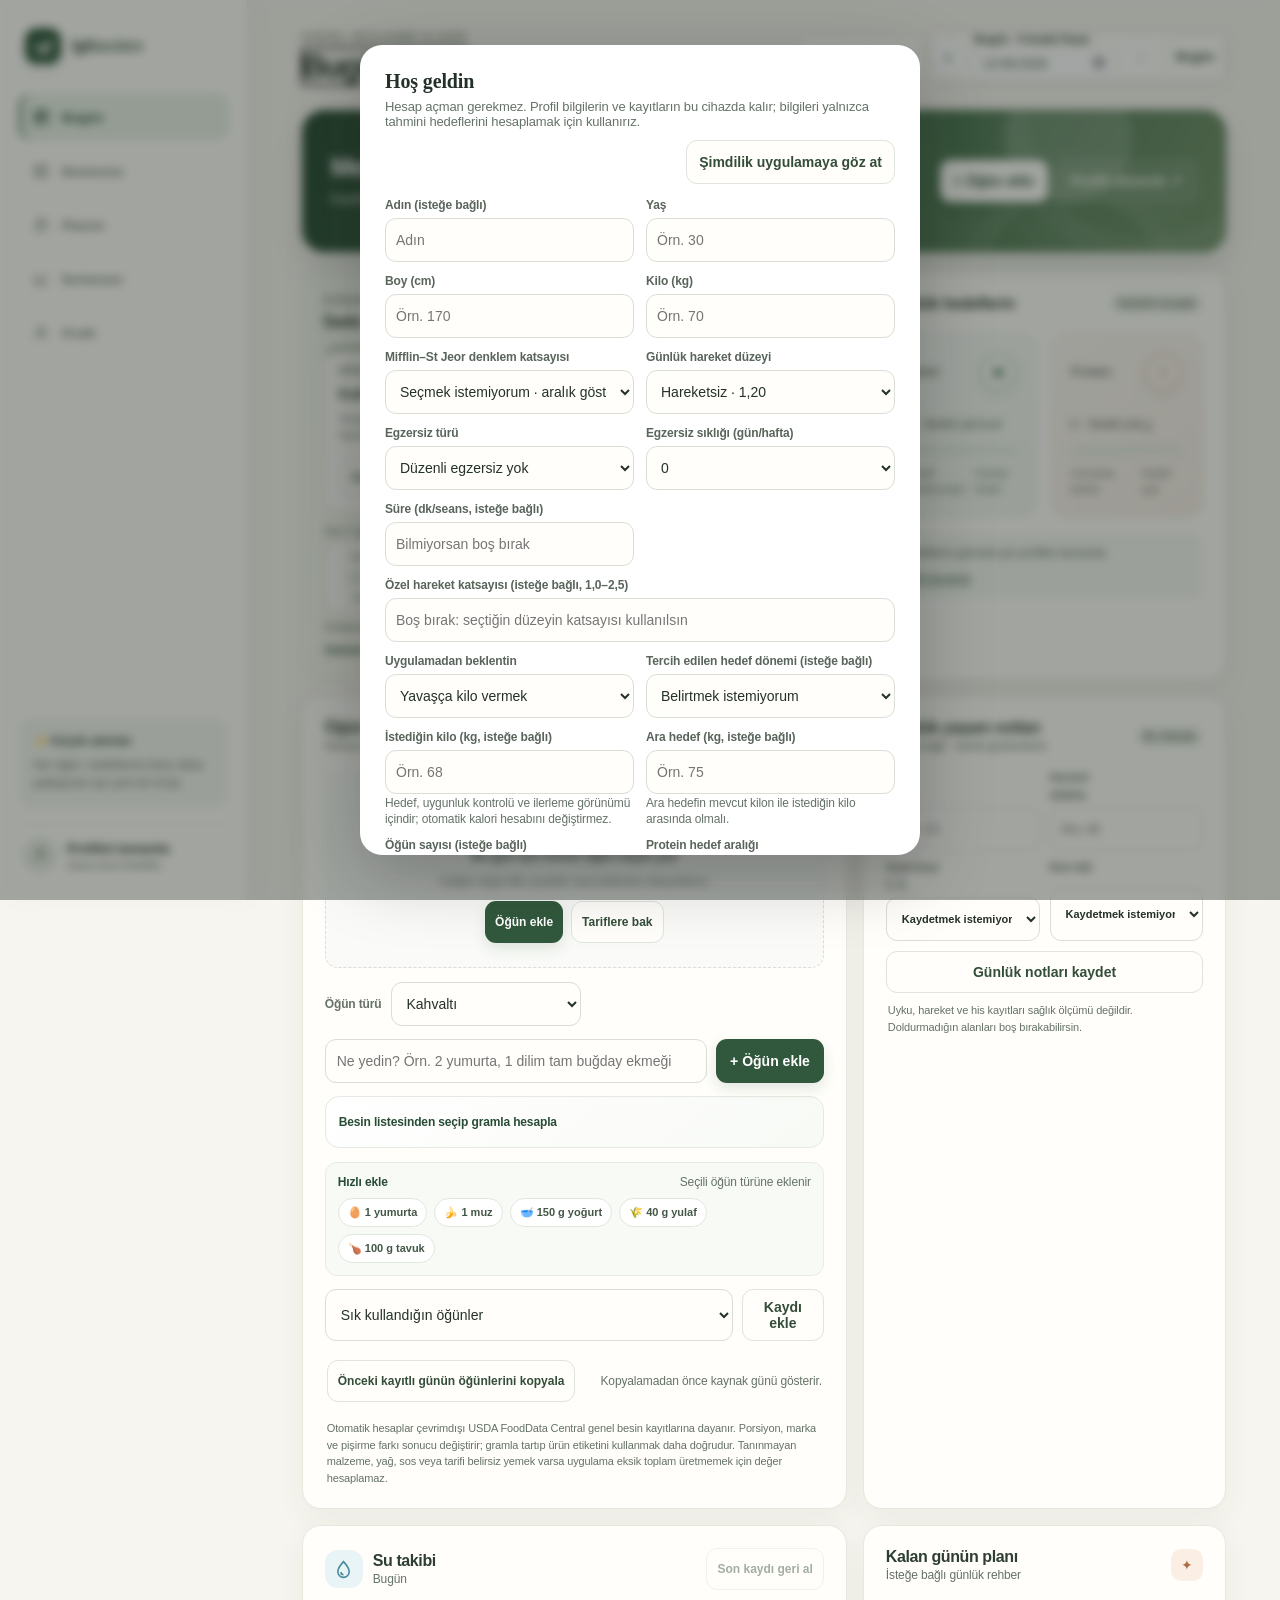
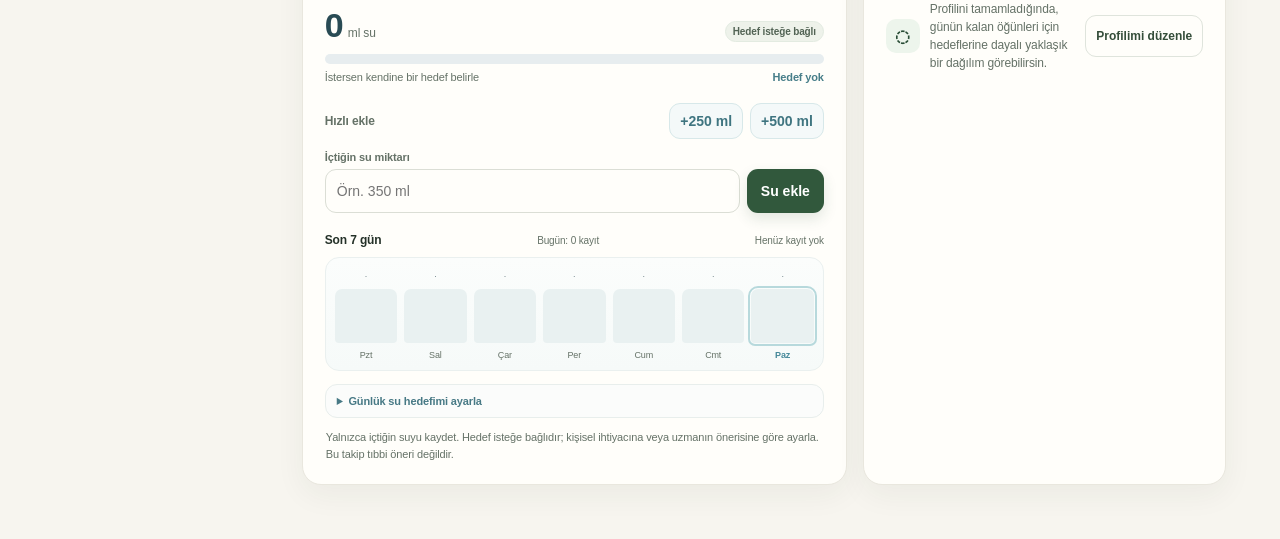
==== index.html @ 403adf26 "Sıradaki öğün akışı için özellik sürümünü yenile" ====
<!doctype html>
<html lang="tr">
<head>
  <meta charset="utf-8" />
  <meta name="viewport" content="width=device-width, initial-scale=1" />
  <meta name="theme-color" content="#f6f7f3" />
  <meta name="apple-mobile-web-app-capable" content="yes" />
  <meta name="apple-mobile-web-app-title" content="İyi Beslen" />
  <meta name="apple-mobile-web-app-status-bar-style" content="default" />
  <meta name="description" content="Kişisel kalori ve protein hedeflerini takip et, öğünlerini kaydet ve örnek beslenme planı oluştur." />
  <link rel="manifest" href="./manifest.webmanifest" />
  <link rel="icon" href="./icons/icon-192.svg" type="image/svg+xml" />
  <link rel="apple-touch-icon" href="./icons/icon-192.svg" />
  <title>Beslenme Günlüğüm</title>
  <style>
    :root{--bg:#f6f7f3;--paper:#fff;--ink:#202923;--muted:#7d877e;--line:#e9ece6;--green:#52765b;--green-dark:#294d37;--mint:#e8f0e8;--orange:#d28c5c;--lav:#e9e8f3;--shadow:0 12px 38px #2533280a}
    *{box-sizing:border-box}body{margin:0;background:var(--bg);color:var(--ink);font-family:'DM Sans',sans-serif;font-size:14px}button,input,select,textarea{font:inherit}button{cursor:pointer} .app{min-height:100vh;display:grid;grid-template-columns:230px 1fr}
    aside{background:#fff;border-right:1px solid var(--line);padding:28px 18px;display:flex;flex-direction:column;gap:30px}.brand{display:flex;align-items:center;gap:11px;padding:0 7px;font:800 17px Manrope,sans-serif;letter-spacing:-.6px}.brand-icon{width:36px;height:36px;border-radius:12px;background:var(--green-dark);display:grid;place-items:center;color:#fff}.brand-icon svg{width:21px}.nav{display:grid;gap:6px}.nav button{display:flex;align-items:center;gap:12px;width:100%;padding:12px 13px;border:0;background:transparent;color:#737d74;border-radius:11px;text-align:left;font-weight:600}.nav button svg{width:18px;height:18px}.nav button.active{color:var(--green-dark);background:var(--mint)}.side-bottom{margin-top:auto}.side-note{background:#f4f6f1;padding:15px;border-radius:14px;color:#5f6a60;line-height:1.55;font-size:12px}.side-note b{display:block;color:#344a39;margin-bottom:5px}.userbox{display:flex;align-items:center;gap:10px;padding:14px 5px 0;border-top:1px solid var(--line);margin-top:15px}.avatar{height:34px;width:34px;border-radius:50%;display:grid;place-items:center;background:#e6ece2;color:var(--green-dark);font-weight:700}.userbox strong{font-size:13px}.userbox small{display:block;color:var(--muted);margin-top:2px}
    main{padding:30px clamp(20px,4vw,56px) 50px;max-width:1500px;width:100%;margin:auto}.topbar{display:flex;justify-content:space-between;align-items:center;margin-bottom:28px}.eyebrow{font-size:12px;text-transform:uppercase;letter-spacing:1.2px;color:var(--muted);font-weight:700}.topbar h1{font:800 27px Manrope,sans-serif;letter-spacing:-.9px;margin:6px 0 0}.date-pill{border:1px solid var(--line);background:#fff;border-radius:10px;padding:10px 13px;color:#59645b;font-size:13px}.welcome{display:flex;justify-content:space-between;align-items:center;margin-bottom:22px}.welcome h2{font:700 19px Manrope,sans-serif;margin:0 0 5px}.welcome p{margin:0;color:var(--muted)}.linkbtn{background:none;border:0;color:var(--green);font-weight:700;padding:8px}
    .grid{display:grid;grid-template-columns:minmax(0,1.7fr) minmax(270px,.9fr);gap:18px}.leftcol,.rightcol{display:grid;gap:18px;align-content:start}.card{background:var(--paper);border:1px solid var(--line);border-radius:17px;padding:21px;box-shadow:var(--shadow)}.card-head{display:flex;align-items:center;justify-content:space-between;gap:10px;margin-bottom:17px}.card-head h3{font:700 15px Manrope,sans-serif;margin:0}.subtle{color:var(--muted);font-size:12px}.summary{display:grid;grid-template-columns:1fr 1fr;gap:13px}.target{padding:18px;border-radius:14px;background:#f8faf7}.target.protein{background:#faf8f5}.target-top{display:flex;justify-content:space-between;align-items:center;color:#667168;font-weight:600;font-size:12px}.target-top .dot{display:grid;place-items:center;width:29px;height:29px;background:#e9f0e8;border-radius:9px;color:var(--green)}.protein .target-top .dot{background:#f4ebe3;color:#bd8159}.target-val{font:800 25px Manrope,sans-serif;margin:11px 0 3px;letter-spacing:-.7px}.target-val span{font:600 12px 'DM Sans';color:var(--muted);letter-spacing:0}.target-meta{display:flex;justify-content:space-between;font-size:11px;color:var(--muted);margin-top:11px}.track{height:7px;background:#e8ece6;border-radius:9px;overflow:hidden;margin-top:7px}.track span{height:100%;display:block;background:var(--green);border-radius:9px;transition:width .3s}.protein .track span{background:var(--orange)}.chart-wrap{height:126px;position:relative;margin-top:11px}.chart-wrap svg{width:100%;height:100%;overflow:visible}.chart-grid{stroke:#edf0eb;stroke-width:1}.chart-label{font:10px 'DM Sans';fill:#909990}.chart-line{fill:none;stroke:#66836a;stroke-width:2.4;stroke-linecap:round;stroke-linejoin:round}.chart-dot{fill:#fff;stroke:#66836a;stroke-width:2}.chart-info{display:flex;justify-content:space-between;align-items:center}.weight-entry{display:flex;gap:7px}.weight-entry input{width:76px}.field, select,textarea{width:100%;border:1px solid #e2e7e0;border-radius:9px;background:#fff;padding:10px 11px;color:var(--ink);outline:none}.field:focus,select:focus,textarea:focus{border-color:#87a18a;box-shadow:0 0 0 3px #e9f0e8}.tiny{padding:7px 10px!important;font-size:12px!important}
    .meal-list{display:grid;gap:9px}.meal{display:flex;align-items:center;gap:12px;padding:12px 11px;border:1px solid #eef0eb;border-radius:12px}.meal-emoji{width:40px;height:40px;display:grid;place-items:center;background:#f4f6f1;border-radius:11px;font-size:18px}.meal-info{min-width:0;flex:1}.meal-info strong{font-size:13px;display:block;white-space:nowrap;overflow:hidden;text-overflow:ellipsis}.meal-info small{color:var(--muted);display:block;margin-top:4px;font-size:11px}.meal-kcal{text-align:right;white-space:nowrap}.meal-kcal b{font-size:13px}.meal-kcal small{display:block;color:var(--muted);font-size:11px;margin-top:3px}.meal-actions{display:flex;gap:2px;margin-left:2px}.icon-btn{border:0;background:transparent;color:#9aa29a;padding:6px;border-radius:7px}.icon-btn:hover{background:#f1f3ee;color:#425e47}.icon-btn svg{width:15px;height:15px}.empty{padding:27px 10px;text-align:center;color:var(--muted);font-size:13px}.addrow{display:flex;gap:9px;margin-top:13px}.addrow input{flex:1;min-width:0}.primary{border:0;background:var(--green-dark);color:#fff;border-radius:9px;padding:10px 14px;font-weight:700;white-space:nowrap}.primary:hover{background:#355e43}.secondary{border:1px solid var(--line);background:#fff;color:#425248;border-radius:9px;padding:9px 12px;font-weight:600}.estimate{font-size:11px;color:#818a81;margin:9px 2px 0;line-height:1.5}.calculation{font-size:12px;line-height:1.6;color:#657064;background:#f6f8f4;border-radius:10px;padding:12px;margin-top:14px}.calculation b{color:#364e3b}.plan-card{background:#edf3eb;border-color:#e4ece2}.plan-icon{height:35px;width:35px;background:#dce9dc;border-radius:11px;display:grid;place-items:center;color:var(--green-dark)}.plan-card p{font-size:12px;color:#647167;line-height:1.5;margin:10px 0 14px}.plan-card .primary{width:100%}.plan-result{margin-top:14px}.plan-day{border-top:1px solid #dce6da;padding:12px 0}.plan-day:first-child{border:0;padding-top:0}.plan-meal{font-size:12px;line-height:1.55;margin:7px 0;color:#3c493d}.plan-meal b{display:block}.plan-total{font-size:11px;color:#68806a;margin-top:8px}.tag{font-size:10px;background:#f1f3ed;border-radius:20px;padding:4px 7px;color:#707b70}.advice{display:flex;gap:11px;color:#667064;font-size:12px;line-height:1.55}.advice-icon{flex:0 0 27px;height:27px;background:#f6f0e7;border-radius:8px;display:grid;place-items:center}.notice{margin-top:17px;color:#868e85;font-size:11px;line-height:1.55}.modal-backdrop{position:fixed;inset:0;background:#18201b66;display:none;align-items:center;justify-content:center;padding:18px;z-index:5}.modal-backdrop.show{display:flex}.modal{width:min(560px,100%);max-height:90vh;overflow:auto;background:#fff;border-radius:18px;padding:24px;box-shadow:0 20px 70px #1114}.modal h2{font:800 20px Manrope;margin:0 0 6px}.modal>p{color:var(--muted);font-size:13px;margin:0 0 18px}.form-grid{display:grid;grid-template-columns:1fr 1fr;gap:12px}.form-group label{display:block;font-size:12px;font-weight:700;color:#59655b;margin:0 0 6px}.form-group.full{grid-column:1/-1}.form-grid select,.form-grid input{padding:10px}.modal-actions{display:flex;justify-content:flex-end;gap:9px;margin-top:18px}.switcher{display:flex;gap:5px;background:#f1f3ef;padding:4px;border-radius:9px}.switcher button{border:0;background:transparent;padding:6px 9px;border-radius:7px;font-size:11px;color:#738074}.switcher button.on{background:#fff;color:#354b3a;box-shadow:0 1px 4px #16201612}.toast{position:fixed;bottom:22px;left:50%;transform:translate(-50%,20px);opacity:0;background:#263e2d;color:white;padding:11px 16px;border-radius:10px;transition:.25s;pointer-events:none;z-index:10;font-size:13px}.toast.show{transform:translate(-50%,0);opacity:1}.mobile-nav{display:none}
    @media(max-width:900px){.app{grid-template-columns:72px 1fr}aside{padding:22px 10px;align-items:center}.brand{padding:0}.brand span,.nav .nav-label,.side-note,.userbox .user-meta{display:none}.nav button{justify-content:center;padding:12px}.userbox{border:0;padding-top:10px}.grid{grid-template-columns:1fr}.rightcol{grid-template-columns:1fr 1fr}.plan-card{grid-row:span 2}}
    @media(max-width:600px){.app{display:block;padding-bottom:66px}aside{display:none}main{padding:22px 15px 30px}.topbar{margin-bottom:22px}.topbar h1{font-size:24px}.date-pill{font-size:11px;padding:9px}.welcome{align-items:flex-start}.welcome h2{font-size:17px}.grid{gap:13px}.leftcol,.rightcol{gap:13px}.rightcol{grid-template-columns:1fr}.plan-card{grid-row:auto}.card{padding:17px}.summary{gap:8px}.target{padding:14px}.target-val{font-size:21px}.meal{padding:10px 8px;gap:8px}.meal-actions{flex-direction:column}.addrow{flex-wrap:wrap}.addrow input{flex-basis:100%}.primary.add{width:100%}.mobile-nav{display:flex;position:fixed;bottom:0;left:0;right:0;background:#fff;border-top:1px solid var(--line);justify-content:space-around;padding:8px 4px calc(8px + env(safe-area-inset-bottom));z-index:3}.mobile-nav button{border:0;background:none;color:#79837a;display:grid;place-items:center;gap:3px;font-size:9px}.mobile-nav button.active{color:var(--green-dark)}.mobile-nav svg{width:19px;height:19px}.form-grid{grid-template-columns:1fr}.form-group.full{grid-column:auto}.modal{padding:20px}}
    .data-actions{display:flex;gap:8px;flex-wrap:wrap;margin-top:12px}.danger{color:#9e5148;border-color:#efddda}.check-grid{display:grid;grid-template-columns:1fr 1fr;gap:8px}.check-item{display:flex!important;align-items:center;gap:7px;font-weight:500!important;margin:0!important}.check-item input{width:auto!important}.topbar-actions{display:flex;align-items:center;gap:8px}.install-btn[hidden]{display:none}
  </style>
  <link rel="stylesheet" href="./app.css?v=20261113.5" />
</head>
<body>
<div class="update-banner" id="updateBanner" role="status" aria-live="polite" hidden>
  <span>Yeni sürüm hazır. Kayıtların bu cihazda kalır.</span>
  <button class="update-apply" id="applyUpdate" type="button">Şimdi güncelle</button>
  <button class="update-dismiss" id="dismissUpdate" type="button" aria-label="Daha sonra hatırlat">Daha sonra</button>
</div>
<div class="app">
  <aside>
    <div class="brand"><div class="brand-icon"><svg viewBox="0 0 24 24" fill="none" stroke="currentColor" stroke-width="2"><path d="M12 21c-5-2-8-6-8-11 5 0 8 3 8 8 0-6 3-10 8-12 1 7-1 12-8 15Z"/><path d="M12 18c0-4 2-7 6-10"/></svg></div><span>iyi<span style="color:#66806a">beslen</span></span></div>
    <nav class="nav"><button class="active" data-scroll="overview"><svg viewBox="0 0 24 24" fill="none" stroke="currentColor" stroke-width="1.8"><rect x="3" y="3" width="8" height="8" rx="2"/><rect x="13" y="3" width="8" height="5" rx="2"/><rect x="13" y="10" width="8" height="11" rx="2"/><rect x="3" y="13" width="8" height="8" rx="2"/></svg><span class="nav-label">Genel bakış</span></button><button data-scroll="meals"><svg viewBox="0 0 24 24" fill="none" stroke="currentColor" stroke-width="1.8"><path d="M4 11h16a8 8 0 0 1-16 0Z"/><path d="M3 21h18M12 3v4M5.5 5.5l2 2M18.5 5.5l-2 2"/></svg><span class="nav-label">Öğün günlüğü</span></button><button data-scroll="plan"><svg viewBox="0 0 24 24" fill="none" stroke="currentColor" stroke-width="1.8"><path d="M4 5h16M4 10h16M4 15h10M4 20h10"/><path d="m18 16 2 2 4-5"/></svg><span class="nav-label">Beslenme planı</span></button><button data-scroll="waterTracker"><svg viewBox="0 0 24 24" fill="none" stroke="currentColor" stroke-width="1.8"><path d="M12 3s-6.5 7.1-6.5 11.5a6.5 6.5 0 0 0 13 0C18.5 10.1 12 3 12 3Z"/></svg><span class="nav-label">Su takibi</span></button><button id="profileNav"><svg viewBox="0 0 24 24" fill="none" stroke="currentColor" stroke-width="1.8"><circle cx="12" cy="8" r="4"/><path d="M4 21a8 8 0 0 1 16 0"/></svg><span class="nav-label">Profilim</span></button></nav>
    <div class="side-bottom"><div class="side-note"><b>✨ Küçük adımlar</b>Her öğün, hedeflerine biraz daha yaklaşman için yeni bir fırsat.</div><div class="userbox"><div class="avatar" id="avatar">?</div><div class="user-meta"><strong id="sideName">Profilini tamamla</strong><small id="sideGoal">Sana özel hedefler</small></div></div></div>
  </aside>
  <main id="overview">
    <div class="topbar"><div><div class="eyebrow">Kişisel beslenme alanın</div><h1 id="pageTitle" tabindex="-1">Günün özeti</h1></div><div class="topbar-actions"><button class="secondary tiny screen-back" id="screenBack" type="button" hidden>← Bölümlere dön</button><button class="secondary tiny install-btn" id="installApp" type="button" hidden>Uygulamayı yükle</button><button class="secondary tiny theme-toggle" id="themeToggle" type="button" aria-pressed="false">🌙 Koyu görünüm</button><div class="date-navigation" aria-label="Görüntülenen gün"><button class="date-step" id="previousDay" type="button" aria-label="Önceki gün">‹</button><div><span class="date-caption" id="todayLabel"></span><input class="date-input" id="dayPicker" type="date" aria-label="Kayıtlarını görüntüleyeceğin gün" /></div><button class="date-step" id="nextDay" type="button" aria-label="Sonraki gün">›</button><button class="secondary tiny" id="jumpToday" type="button">Bugün</button></div></div></div>
    <div class="welcome" data-app-view="today"><div><h2 id="greeting">Merhaba 👋</h2><p>Kayıtlarını gün gün incele, küçük adımlarını fark et.</p></div><div class="welcome-actions"><button class="primary" id="homeAddMeal" type="button">+ Öğün ekle</button><button class="linkbtn" id="editProfile">Profili düzenle ↗</button></div></div>
    <div class="grid">
      <div class="leftcol">
        <section class="card" data-app-view="today profile"><div class="card-head"><h3>Günlük hedeflerin</h3><span class="tag" id="goalTag">Hedefini hesapla</span></div><div class="summary">
          <div class="target calorie-target" id="calorieTargetCard"><div class="target-top"><span>Kalori</span><span class="dot">◉</span></div><div class="target-val"><span id="kcalEaten">0</span> <span>/ <span id="kcalTarget">—</span> kcal</span></div><div class="track"><span id="kcalBar" role="progressbar" aria-label="Kalori hedefi" aria-valuemin="0" style="width:0%"></span></div><div class="target-meta"><span id="kcalLeft">Hedef belirlenmedi</span><span>Günlük hedef</span></div></div>
          <div class="target protein" id="proteinTargetCard"><div class="target-top"><span>Protein</span><span class="dot">◌</span></div><div class="target-val"><span id="proteinEaten">0</span> <span>/ <span id="proteinTarget">—</span> g</span></div><div class="track"><span id="proteinBar" role="progressbar" aria-label="Protein hedefi" aria-valuemin="0" style="width:0%"></span></div><div class="target-meta"><span id="proteinLeft">Hedef belirlenmedi</span><span id="proteinPerKg">Günlük hedef</span></div></div>
        </div><div class="calculation" id="formulaNote">Sana özel günlük hedeflerini hesaplamak için profilini tamamla. <button class="linkbtn tiny" id="setupLink">Şimdi başla →</button></div></section>
        <section class="card goal-detail-card" id="goalDetails" data-app-view="profile" aria-labelledby="goalDetailsTitle">
          <div class="card-head"><div><h3 id="goalDetailsTitle">Kalori ve protein hedefin</h3><span class="subtle">Tahmini günlük enerji dengesi</span></div><span class="tag">Kişiye özel tahmin</span></div>
          <div class="goal-metric-grid"><div class="energy-metric"><span>Dinlenme enerji tahmini</span><strong id="goalRee">—</strong><small>REE · Mifflin–St Jeor</small></div><div class="energy-metric"><span>Kiloyu koruma tahmini</span><strong id="goalTdee">—</strong><small>Günlük toplam enerji harcaması</small></div><div class="goal-metric-highlight energy-metric"><span>Kilo verme seçiliyse örnek aralık</span><strong id="goalFatLoss">—</strong><small id="goalDeficit">Profilini tamamla</small></div><div class="energy-metric"><span>Seçtiğin günlük hedef</span><strong id="goalSelected">—</strong><small id="goalSelectedLabel">Hedef bilgisi yok</small></div><div class="protein-metric"><span>Protein hedef aralığın</span><strong id="goalProteinDetail">—</strong><small id="goalProteinBasis">Profilini tamamla</small></div><div class="energy-metric"><span>Yeniden değerlendirme</span><strong id="goalReassess">—</strong><small>Yaklaşık 2 haftalık düzenli kayıttan sonra</small></div></div>
          <div class="calculation goal-explainer" id="goalExplainer">Profilini tamamladığında formül ve varsayımlar burada açıklanır.</div>
          <details class="macro-reference" id="macroReference"><summary>İsteğe bağlı karbonhidrat ve yağ referans aralıkları</summary><div class="macro-range-grid"><div><span>Karbonhidrat</span><strong id="goalCarbRange">—</strong></div><div><span>Yağ</span><strong id="goalFatRange">—</strong></div></div><p class="estimate">Yetişkin AMDR enerji dağılımı referansından tahmin edilir: karbonhidrat %45–65, yağ %20–35. Bunlar bağımsız ve esnek aralıklardır; üst sınırları aynı anda hedeflemek gerekmez. Uygulama karbonhidrat/yağ alımını kaydetmez, besin veritabanı bu makroları kapsamıyor.</p></details>
          <div class="goal-explainer-copy"><strong>“Yağ yakmak için kaç kalori?”</strong><p>Herkes için geçerli tek bir eşik yok. Tahmini günlük harcamandan daha az enerji almak zaman içinde kilo kaybına yardımcı olabilir; tartıdaki kaybın tamamı yağ olmaz ve sonuç kişiden kişiye değişir. Buradaki sayı, profiline göre hesaplanan temkinli bir başlangıç tahminidir—garanti veya tıbbi reçete değildir.</p><p id="goalSafetyNote">Değişiklikleri zaman içindeki kayıtlarınla değerlendir; tek bir güne göre hedefini sert biçimde düşürme.</p><h4>Kas kütlesini destekleyen genel alışkanlıklar</h4><ul class="muscle-habits"><li>Yeterli ve sağlık durumuna uygun protein alımını hedefle; yüksek miktar herkes için gerekli değildir.</li><li>Sağlığın ve mevcut düzeyin uygunsa, büyük kas gruplarını çalıştıran direnç hareketlerine küçük ve yönetilebilir adımlarla başlayıp zamanla ilerle. WHO yetişkinler için haftada en az 2 gün kas güçlendirici etkinlik önerir.</li><li>Aşırı hızlı kilo değişiminden kaçın; uyku ve dinlenmeye önem ver. İlerlemeyi yalnızca tartıdaki sayıyla ölçme.</li></ul><p>Bu alışkanlıklar kas kaybını önlemeyi garanti etmez. Ağrı, hastalık veya egzersiz kısıtın varsa başlamadan önce sağlık uzmanına danış.</p></div>
          <div class="goal-sources"><strong>Hesaplama ve referanslar</strong><a href="https://pubmed.ncbi.nlm.nih.gov/2305711/" target="_blank" rel="noopener noreferrer">Mifflin–St Jeor denklemi</a><a href="https://www.niddk.nih.gov/bwp" target="_blank" rel="noopener noreferrer">NIDDK Body Weight Planner · 18+ yetişkinler</a><a href="https://www.cdc.gov/healthy-weight-growth/losing-weight/" target="_blank" rel="noopener noreferrer">CDC: sürdürülebilir kilo yönetimi</a><a href="https://www.efsa.europa.eu/en/press/news/120209" target="_blank" rel="noopener noreferrer">EFSA: yetişkin protein referansı</a><a href="https://pubmed.ncbi.nlm.nih.gov/42867412/" target="_blank" rel="noopener noreferrer">ISSN 2026: kilo azaltma, protein ve direnç egzersizi</a><a href="https://www.who.int/initiatives/behealthy/physical-activity/" target="_blank" rel="noopener noreferrer">WHO: yetişkinlerde kas güçlendirici etkinlik</a><a href="https://www.ncbi.nlm.nih.gov/books/NBK545442/" target="_blank" rel="noopener noreferrer">National Academies AMDR: karbonhidrat ve yağ aralıkları</a></div>
        </section>
        <section class="card" id="meals" data-app-view="today"><div class="card-head"><div><h3>Öğün günlüğü</h3><span class="subtle" id="mealCount">Henüz kayıt yok</span></div><span class="tag" id="mealDateTag">Bugün</span></div>
          <div id="mealList" class="meal-list"></div><div class="meal-toolbar"><label for="mealCategory">Öğün türü</label><select id="mealCategory" class="field"><option value="breakfast">Kahvaltı</option><option value="lunch">Öğle yemeği</option><option value="dinner">Akşam yemeği</option><option value="snack">Ara öğün</option><option value="other">Atıştırmalık / içecek</option></select></div><form id="mealForm" class="addrow"><input id="mealInput" class="field" placeholder="Ne yedin? Örn. 2 yumurta, 1 dilim tam buğday ekmeği" autocomplete="off"/><button class="primary add" type="submit">+ Öğün ekle</button></form>
          <details class="food-picker"><summary>Besin listesinden seçip gramla hesapla</summary><div class="food-picker-body"><p class="subtle">Gıdayı seç, yenebilir miktarı gram olarak gir. Değerler listedeki 100 g bilgisine göre hesaplanır.</p><label for="foodSearch">Besin ara</label><input id="foodSearch" class="field" type="search" placeholder="Örn. yumurta, yulaf, tavuk" autocomplete="off"/><label for="foodSelect">Besin ve pişme biçimi</label><select id="foodSelect" class="field"><option value="">Önce bir besin seç</option></select><div class="food-picker-row"><div><label for="foodGrams">Miktar</label><div class="food-grams"><input id="foodGrams" class="field" type="number" min="1" max="5000" step="1" inputmode="numeric" placeholder="150"/><span>g</span></div></div><div id="foodNutritionPreview" class="food-preview" role="status" aria-live="polite">Besin seçip gram miktarını gir.</div></div><button id="addSelectedFood" class="secondary" type="button" disabled>Hesabı gözden geçir</button><p class="estimate">Pişmiş olarak listelenen gıdalarda pişmiş yenebilir ağırlığı gir. Ürün etiketi, yağ ve sos farkları ayrıca dikkate alınmalıdır.</p></div></details>
          <div class="addrow"><select id="favoriteSelect" class="field"><option value="">Sık kullandığın öğünler</option></select><button class="secondary" id="addFavorite" type="button">Kaydı ekle</button></div><div class="meal-copy-row"><button class="secondary tiny" id="copyPreviousMeals" type="button">Önceki kayıtlı günün öğünlerini kopyala</button><span class="subtle">Kopyalamadan önce kaynak günü gösterir.</span></div><div class="estimate">Otomatik hesaplar çevrimdışı USDA FoodData Central genel besin kayıtlarına dayanır. Porsiyon, marka ve pişirme farkı sonucu değiştirir; gramla tartıp ürün etiketini kullanmak daha doğrudur. Tanınmayan malzeme, yağ, sos veya tarifi belirsiz yemek varsa uygulama eksik toplam üretmemek için değer hesaplamaz.</div></section>
        <section class="card" data-app-view="progress"><div class="card-head"><div><h3>Son 7 gün</h3><span class="subtle">Seçilen gün dahil 7 günlük görünüm</span></div><div class="switcher"><button class="on" id="calorieView">Kalori</button><button id="proteinView">Protein</button><button id="weightView">Kilo</button></div></div><div class="chart-info"><span class="subtle" id="chartSummary">Henüz yeterli kayıt yok</span><div class="weight-entry" id="weightEntry" style="display:none"><input id="weightInput" type="number" step="0.1" class="field tiny" placeholder="kg"><button id="saveWeight" class="secondary tiny">Kaydet</button></div></div><div class="chart-wrap" id="chart"></div><p class="chart-point-readout" id="chartPointReadout" aria-live="polite">Grafikteki bir noktaya dokunarak günün değerini gör.</p><div class="weekly-review" id="weeklyReview" aria-live="polite"><div class="weekly-review-head"><strong>Haftalık değerlendirme</strong><span id="reviewCoverage">Kayıt bekleniyor</span></div><div class="review-coverage-days" id="reviewCoverageDays" role="group" aria-label="Son yedi günde kayıt kapsamı"></div><div class="weekly-review-grid"><div><span>Kalori ortalaması</span><strong id="reviewCalories">—</strong><small id="reviewCaloriesTarget">Tam kayıtlı gün yok</small></div><div><span>Protein ortalaması</span><strong id="reviewProtein">—</strong><small id="reviewProteinTarget">Tam kayıtlı gün yok</small></div><div><span>Haftalık kilo farkı</span><strong id="reviewWeight">—</strong><small id="reviewWeightDetail">En az iki tartım gerekir</small></div></div><p id="reviewMessage">Eksik kayıtlar özeti etkileyebilir.</p></div><div class="estimate">Tam kayıtlı gün: kaydedilen tüm öğünlerin besin değerleri biliniyor; kaydedilmeyen öğünler bu özette görülemez. Sonuçlar yaklaşık olup tek haftadan kesin eğilim çıkarılamaz.</div></section>
      </div>
      <div class="rightcol">
        <section class="card water-card" id="waterTracker" data-app-view="today" aria-labelledby="waterTitle">
          <div class="card-head">
            <div class="water-heading"><span class="water-icon" aria-hidden="true"><svg viewBox="0 0 24 24" fill="none" stroke="currentColor" stroke-width="1.8"><path d="M12 3s-6.5 7.1-6.5 11.5a6.5 6.5 0 0 0 13 0C18.5 10.1 12 3 12 3Z"/><path d="M9 15a3.2 3.2 0 0 0 3 3"/></svg></span><div><h3 id="waterTitle">Su takibi</h3><span class="subtle" id="waterDateLabel">Bugün</span></div></div>
            <button class="secondary tiny water-undo" id="waterUndo" type="button" disabled>Son kaydı geri al</button>
          </div>
          <div class="water-reading"><div><strong id="waterTotal">0</strong><span>ml su</span></div><span class="tag" id="waterGoalLabel">Hedef isteğe bağlı</span></div>
          <div class="water-progress-track" id="waterProgress" role="progressbar" aria-label="Günlük su takibi" aria-valuemin="0" aria-valuemax="1" aria-valuenow="0" aria-valuetext="Henüz su kaydı yok"><span id="waterProgressFill"></span></div>
          <div class="water-progress-caption"><span id="waterRemaining">İstersen kendine bir hedef belirle</span><span id="waterPercent" aria-live="polite">—</span></div>
          <div class="water-quick"><span class="subtle">Hızlı ekle</span><button class="secondary" type="button" data-water-add="250">+250 ml</button><button class="secondary" type="button" data-water-add="500">+500 ml</button></div>
          <form class="water-custom-form" id="waterCustomForm"><label for="waterCustomAmount">İçtiğin su miktarı</label><div><input class="field" id="waterCustomAmount" type="number" min="50" max="5000" step="50" inputmode="numeric" placeholder="Örn. 350 ml" required><button class="primary" type="submit">Su ekle</button></div></form>
          <div class="water-history-head"><strong>Son 7 gün</strong><span class="subtle" id="waterEntryCount">Bugün 0 kayıt</span><span class="subtle" id="waterWeekAverage">Henüz kayıt yok</span></div>
          <div class="water-week" id="waterWeek" role="group" aria-label="Seçili gün dahil son 7 günlük su kayıtları"></div>
          <details class="water-settings"><summary>Günlük su hedefimi ayarla</summary><form id="waterGoalForm"><label for="waterGoalAmount">Kendi hedefin (250–8.000 ml)</label><div><input class="field" id="waterGoalAmount" type="number" min="250" max="8000" step="50" inputmode="numeric" placeholder="Örn. 2000 ml"><button class="secondary" type="submit">Hedefi kaydet</button><button class="secondary tiny" id="clearWaterGoal" type="button">Hedefi kaldır</button></div></form></details>
          <p class="estimate water-note">Yalnızca içtiğin suyu kaydet. Hedef isteğe bağlıdır; kişisel ihtiyacına veya uzmanın önerisine göre ayarla. Bu takip tıbbi öneri değildir.</p>
        </section>
        <section class="card plan-card" id="plan" data-app-view="plan"><div class="card-head"><div style="display:flex;align-items:center;gap:10px"><div class="plan-icon">✦</div><div><h3>Sana özel plan</h3><span class="subtle">Günlük veya haftalık örnek</span></div></div></div><p>Hedeflerine ve tercih ettiğin beslenme biçimine göre kolay uygulanabilir bir örnek oluştur.</p><select id="planPeriod" class="field" style="margin-bottom:9px"><option value="day">Günlük plan</option><option value="week">7 günlük plan</option></select><button id="makePlan" class="primary">Plan oluştur</button><button id="addPlanShopping" class="secondary" type="button" hidden>Plan malzemelerini alışveriş listeme ekle</button><div class="plan-result" id="planResult"></div><p class="subtle" style="margin-bottom:0">Son oluşturduğun plan bu cihazda saklanır ve yedeğine eklenir.</p></section>
        <section class="card" data-app-view="profile"><div class="card-head"><h3>Günlük not ve ayarlar</h3><span>☀️</span></div><div class="advice"><div class="advice-icon">💧</div><div id="adviceText">Dengeli bir gün, tek bir öğünden değil zaman içindeki alışkanlıklarından oluşur. Küçük ve sürdürülebilir adımlara odaklan.</div></div><label class="subtle" for="dayNote">Seçili gün için kişisel not</label><textarea id="dayNote" class="field day-note" maxlength="3000" rows="3" placeholder="Örn. yürüyüş yaptım, öğleden sonra daha aç hissettim…"></textarea><div class="subtle" id="dayNoteStatus" aria-live="polite">Notlar bu cihazda saklanır ve yedeğe eklenir.</div><div class="data-actions"><button class="secondary" id="moreProfile" type="button">Profil ve hedefleri düzenle</button></div><div class="notice">Bu uygulamadaki hesaplamalar tahminidir ve tıbbi öneri yerine geçmez. Sağlık durumunda kişisel hedef üretimi durur; doktor veya diyetisyenden destek al. Profil, öğün, kilo, su kayıtları ve belirlediğin su hedefi, not, alerji/tercih ve sağlık bildirimlerin yalnızca bu cihazdaki tarayıcıda tutulur; uygulama kodu bunları sunucuya göndermez. Uygulama bu kayıtları şifrelemez; paylaşılan cihazlarda erişilebilir olabilir. Tarayıcı verisi silinirse kayıtların kaybolabilir.</div><div class="notice" id="storageStatus" role="status" aria-live="polite">Kayıtların bu cihazda saklanıyor. Veri kaybına karşı düzenli yedek al.</div><div class="notice" id="backupStatus">Henüz yedek indirmedin. İndirilen JSON yedeği şifrelenmez; güvenli bir yerde sakla.</div><div class="notice">GitHub Pages, uygulamaya yapılan ziyaretlerde IP adresini güvenlik amacıyla kaydeder. Uygulama kişisel kayıtlarını sunucuya göndermez. Kaynak bağlantısı açıldığında yalnızca genel gıda adı USDA’ya iletilir; reklam veya analiz aracı yoktur. Ayrıntılar: <a href="./gizlilik.html">Gizlilik ve uygulama bilgisi</a>.</div><div class="notice">Telefona eklemek için Android Chrome menüsünden “Ana ekrana ekle”; iPhone Safari’de Paylaş → Ana Ekrana Ekle seç.</div><div class="data-actions"><button class="secondary tiny" id="exportData">Yedek indir</button><button class="secondary tiny" id="importData">Yedeği geri yükle</button><input id="importFile" type="file" accept=".json,application/json" hidden/><button class="secondary tiny danger" id="deleteData">Tüm verileri sil</button></div></section>
      </div>
    </div>
        <section class="card backup-card" id="backup" data-app-view="profile">
          <div class="card-head"><div><h3>Kayıtlarını güvende tut</h3><span class="subtle">Tüm öğün, kilo ve hedef geçmişin</span></div><span aria-hidden="true">🔐</span></div>
          <p>Öğün, kilo, profil ve günlük hedef geçmişin bu cihazda tutulur; uygulama otomatik olarak geçmişi silmez. Tarayıcı verisi temizlenirse veya cihaz kaybolursa kayıtlar gidebilir. Telefon değiştirirken ya da ikinci bir kopya saklarken şifreli yedek indir.</p>
          <div class="data-actions"><button class="secondary tiny" id="createEncryptedBackup" type="button">Şifreli yedek indir</button><button class="secondary tiny" id="importEncryptedBackup" type="button">Şifreli yedeği geri yükle</button><input id="encryptedBackupFile" type="file" accept=".iyb,application/json" hidden /></div>
          <div class="estimate">Yedek parolası cihazda saklanmaz ve hiçbir yere gönderilmez. Parolayı unutursan şifreli yedek açılamaz. Şifreli dosyayı ve parolayı ayrı, güvenli yerlerde sakla.</div>
        </section>
  </main>
</div>
<nav class="mobile-nav"><button class="active" data-scroll="overview"><svg viewBox="0 0 24 24" fill="none" stroke="currentColor" stroke-width="1.8"><rect x="3" y="3" width="8" height="8" rx="2"/><rect x="13" y="3" width="8" height="5" rx="2"/><rect x="13" y="10" width="8" height="11" rx="2"/><rect x="3" y="13" width="8" height="8" rx="2"/></svg>Özet</button><button data-scroll="meals"><svg viewBox="0 0 24 24" fill="none" stroke="currentColor" stroke-width="1.8"><path d="M4 11h16a8 8 0 0 1-16 0Z"/><path d="M3 21h18M12 3v4"/></svg>Öğünler</button><button data-scroll="plan"><svg viewBox="0 0 24 24" fill="none" stroke="currentColor" stroke-width="1.8"><path d="M4 5h16M4 10h16M4 15h10M4 20h10"/></svg>Plan</button><button data-scroll="waterTracker"><svg viewBox="0 0 24 24" fill="none" stroke="currentColor" stroke-width="1.8"><path d="M12 3s-6.5 7.1-6.5 11.5a6.5 6.5 0 0 0 13 0C18.5 10.1 12 3 12 3Z"/></svg>Su</button><button id="mobileProfile"><svg viewBox="0 0 24 24" fill="none" stroke="currentColor" stroke-width="1.8"><circle cx="12" cy="8" r="4"/><path d="M4 21a8 8 0 0 1 16 0"/></svg>Profil</button></nav>
<div class="modal-backdrop" id="profileModal"><div class="modal" role="dialog" aria-modal="true" aria-labelledby="profileModalTitle"><h2 id="profileModalTitle">Hoş geldin</h2><p id="profileModalIntro">Hesap açman gerekmez. Profil bilgilerin ve kayıtların bu cihazda kalır; bilgileri yalnızca tahmini hedeflerini hesaplamak için kullanırız.</p><div class="profile-setup-actions"><button class="secondary" id="deferProfileSetup" type="button">Şimdilik uygulamaya göz at</button></div><form id="profileForm"><div class="form-grid">
  <div class="form-group"><label for="name">Adın (isteğe bağlı)</label><input class="field" id="name" placeholder="Adın"/></div><div class="form-group"><label for="age">Yaş</label><input class="field" id="age" type="number" min="18" max="100" required placeholder="Örn. 30"/></div>
  <div class="form-group"><label for="height">Boy (cm)</label><input class="field" id="height" type="number" min="100" max="230" required placeholder="Örn. 170"/></div><div class="form-group"><label for="weight">Kilo (kg)</label><input class="field" id="weight" type="number" min="25" max="300" step="0.1" required placeholder="Örn. 70"/></div>
  <div class="form-group"><label for="sex">Mifflin–St Jeor denklem katsayısı</label><select id="sex"><option value="range">Seçmek istemiyorum · aralık göster</option><option value="female">Kadın katsayısı</option><option value="male">Erkek katsayısı</option></select></div><div class="form-group"><label for="activity">Günlük hareket düzeyi</label><select id="activity"><option value="1.2">Hareketsiz · 1,20</option><option value="1.375">Az hareketli · 1,375</option><option value="1.55">Orta hareketli · 1,55</option><option value="1.725">Çok hareketli · 1,725</option><option value="1.9">Çok yoğun hareketli · 1,90</option></select></div>
  <div class="form-group"><label for="exerciseType">Egzersiz türü</label><select id="exerciseType"><option value="none">Düzenli egzersiz yok</option><option value="strength">Kuvvet / direnç</option><option value="cardio">Kardiyo</option><option value="mixed">Karma</option><option value="other">Diğer</option></select></div><div class="form-group"><label for="exerciseDays">Egzersiz sıklığı (gün/hafta)</label><select id="exerciseDays"><option value="0">0</option><option value="1">1</option><option value="2">2</option><option value="3">3</option><option value="4">4</option><option value="5">5</option><option value="6">6</option><option value="7">7</option></select></div><div class="form-group"><label for="exerciseMinutes">Süre (dk/seans, isteğe bağlı)</label><input class="field" id="exerciseMinutes" type="number" min="0" max="300" step="5" placeholder="Bilmiyorsan boş bırak"/></div>
  <div class="form-group full"><label for="activityCustom">Özel hareket katsayısı (isteğe bağlı, 1,0–2,5)</label><input class="field" id="activityCustom" type="number" min="1" max="2.5" step="0.025" placeholder="Boş bırak: seçtiğin düzeyin katsayısı kullanılsın"/></div>
  <div class="form-group"><label for="goal">Uygulamadan beklentin</label><select id="goal"><option value="lose">Yavaşça kilo vermek</option><option value="maintain">Kilomu korumak</option><option value="gain">Kilo almak</option><option value="muscle">Kas gelişimini desteklemek</option><option value="balanced">Daha dengeli beslenmek</option><option value="track">Yalnızca kayıt tutmak</option></select></div><div class="form-group"><label for="goalWeeks">Tercih edilen hedef dönemi (isteğe bağlı)</label><select id="goalWeeks"><option value="0">Belirtmek istemiyorum</option><option value="4">4 hafta</option><option value="8">8 hafta</option><option value="12">12 hafta</option><option value="16">16 hafta</option><option value="24">24 hafta</option><option value="36">36 hafta</option><option value="52">52 hafta</option></select></div>
  <div class="form-group"><label for="targetWeight">İstediğin kilo (kg, isteğe bağlı)</label><input class="field" id="targetWeight" type="number" min="25" max="300" step="0.1" placeholder="Örn. 68"><small class="subtle">Hedef, uygunluk kontrolü ve ilerleme görünümü içindir; otomatik kalori hesabını değiştirmez.</small></div><div class="form-group"><label for="milestoneWeight">Ara hedef (kg, isteğe bağlı)</label><input class="field" id="milestoneWeight" type="number" min="25" max="300" step="0.1" placeholder="Örn. 75"><small class="subtle">Ara hedefin mevcut kilon ile istediğin kilo arasında olmalı.</small></div>
  <div class="form-group"><label for="mealsPerDay">Öğün sayısı (isteğe bağlı)</label><select id="mealsPerDay"><option value="2">2 öğün</option><option value="3" selected>3 öğün</option><option value="4">4 öğün</option><option value="5">5 öğün</option></select></div>
  <div class="form-group"><label for="proteinChoice">Protein hedef aralığı</label><select id="proteinChoice"><option value="auto">Otomatik · hedef ve egzersize göre</option><option value="efsa">EFSA yetişkin nüfus referansı · 0,83 g/kg</option><option value="loss">Kilo azaltma bağlamı · 1,2–1,6 g/kg</option><option value="active">Düzenli egzersiz · 1,4–2,0 g/kg</option><option value="strength">Direnç egzersizi · 1,6–2,2 g/kg</option><option value="0.83">Özel tek değer · 0,83 g/kg</option><option value="1.2">Özel tek değer · 1,2 g/kg</option><option value="1.4">Özel tek değer · 1,4 g/kg</option><option value="1.6">Özel tek değer · 1,6 g/kg</option><option value="1.8">Özel tek değer · 1,8 g/kg</option><option value="2">Özel tek değer · 2,0 g/kg</option></select></div><div class="form-group"><label for="calorieAdjustment">Kalori hedefini düzenle (±100 kcal)</label><select id="calorieAdjustment"><option value="0">Otomatik hesap</option><option value="-100">Tahminden 100 kcal düşük</option><option value="100">Tahminden 100 kcal yüksek</option></select></div><div class="form-group full"><p class="estimate">Protein otomatik aralığı hedef ve egzersiz bilgisine göre seçilir; EFSA’nın 0,83 g/kg değeri sağlıklı yetişkinler için nüfus referansıdır. Egzersiz süresi eksikse antrenman özelinde üst aralık varsayılmaz. Böbrek/karaciğer hastalığı ve diğer önemli durumlarda kişisel hedef üretilmez. İstediğin aralığı seçebilirsin; kilo ve sağlık durumun için uygunluğunu uzmanla değerlendir.</p></div><div class="form-group"><label for="pregnancy">Hamilelik / emzirme</label><select id="pregnancy"><option value="no">Yok</option><option value="pregnant">Hamileyim</option><option value="nursing">Emziriyorum</option></select></div>
  <div class="form-group"><label for="diet">Beslenme tercihi</label><select id="diet"><option value="none">Özel tercihim yok</option><option value="vegetarian">Vejetaryen</option><option value="vegan">Vegan</option><option value="pescatarian">Pesketaryen</option></select></div><div class="form-group"><label for="avoid">Alerji / kaçınılan gıdalar</label><input class="field" id="avoid" placeholder="Örn. fıstık, süt, mantar"/></div>
  <div class="form-group full"><label>Önemli sağlık durumları</label><div class="check-grid"><label class="check-item"><input type="checkbox" name="health" value="böbrek hastalığı"/>Böbrek hastalığı</label><label class="check-item"><input type="checkbox" name="health" value="karaciğer hastalığı"/>Karaciğer hastalığı</label><label class="check-item"><input type="checkbox" name="health" value="yeme bozukluğu öyküsü"/>Yeme bozukluğu öyküsü</label><label class="check-item"><input type="checkbox" name="health" value="diyabet ilacı"/>Diyabet ilacı</label><label class="check-item"><input type="checkbox" name="health" value="bariatrik cerrahi"/>Bariatrik cerrahi</label><label class="check-item"><input type="checkbox" name="health" value="başka önemli sağlık durumu"/>Başka önemli durum</label></div></div>
  <div class="form-group full"><div class="notice" style="margin:0">Mifflin–St Jeor katsayıları cinsiyet kimliğini tanımlamaz; yalnızca denklem parametresidir. Seçmek istemezsen iki katsayıyla tahmin aralığı gösterilir. Egzersiz türü, gün ve süre protein bağlamını açıklar; kalori denkleminde günlük hareket katsayısı kullanılır ve egzersiz kalorisi ayrıca eklenmez. Hedef dönemi kalori hesabını değiştirmez ve sonuç garantisi değildir. 18 yaş yetişkin araçlarının alt sınırıdır; özgün denklem örneklemi 19 yaşta başladığı için 18 yaş hesabı bir yıllık dışa taşmadır. Kişisel sağlık durumunda uzmanla görüş.</div></div>
 </div><div class="modal-actions"><button type="button" class="secondary" id="cancelProfile">Vazgeç</button><button class="primary" type="submit">Hedeflerimi hesapla</button></div></form></div></div>
<div class="modal-backdrop" id="mealModal"><div class="modal"><h2>Öğünü düzenle</h2><p>Miktarları veya tahmini değerleri güncelleyebilirsin.</p><form id="editMealForm"><div class="form-grid"><div class="form-group full"><label for="editName">Yiyecek ve miktar açıklaması</label><input class="field" id="editName" required/></div><div class="form-group"><label for="editKcal">Kalori (kcal)</label><input class="field" type="number" id="editKcal" min="0" required/></div><div class="form-group"><label for="editProtein">Protein (g)</label><input class="field" type="number" id="editProtein" min="0" step="0.1" required/></div><div class="form-group"><label for="editCategory">Öğün türü</label><select id="editCategory" class="field"><option value="breakfast">Kahvaltı</option><option value="lunch">Öğle yemeği</option><option value="dinner">Akşam yemeği</option><option value="snack">Ara öğün</option><option value="other">Atıştırmalık / içecek</option></select></div><div class="form-group full"><label for="editAssumption">Porsiyon / pişirme / ek varsayımlar</label><input class="field" id="editAssumption"/></div></div><div class="modal-actions"><button type="button" class="secondary" id="cancelMeal">Vazgeç</button><button type="button" class="secondary" id="saveUnknownMeal" style="display:none">Besin değeri olmadan kaydet</button><button class="primary" type="submit">Tahmini kaydet</button></div></form></div></div>
<div class="modal-backdrop" id="encryptedBackupModal"><div class="modal" role="dialog" aria-modal="true" aria-labelledby="encryptedBackupTitle"><h2 id="encryptedBackupTitle">Şifreli yedek</h2><p id="encryptedBackupDescription"></p><form id="encryptedBackupForm"><div class="form-grid"><div class="form-group full"><label for="backupPassword">Yedek parolası (en az 12 karakter)</label><input class="field" id="backupPassword" type="password" minlength="12" autocomplete="new-password" required /></div><div class="form-group full" id="backupPasswordConfirmGroup"><label for="backupPasswordConfirm">Parolayı tekrar yaz</label><input class="field" id="backupPasswordConfirm" type="password" minlength="12" autocomplete="new-password" required /></div></div><div class="modal-actions"><button type="button" class="secondary" id="cancelEncryptedBackup">Vazgeç</button><button class="primary" id="submitEncryptedBackup" type="submit">Şifreli dosyayı indir</button></div></form></div></div>
<div class="toast" id="toast" role="status" aria-live="polite" aria-atomic="true"></div>
<script src="./nutrition-data.js?v=20261021.8"></script>
<script>
(()=>{
  const $=s=>document.querySelector(s), today=()=>new Date().toLocaleDateString('sv-SE');
  const KEY='iyibeslen-v1', BACKUP_KEY='iyibeslen-last-backup-v1'; let state=load(), lastSavedState=JSON.stringify(state), editingMeal=null, pendingMeal=null, chartMode='calorie', selectedDate=today(), encryptedBackupMode='export', encryptedBackupFile=null;
  function load(){try{const d=JSON.parse(localStorage.getItem(KEY))||{},defaults={profile:null,days:{},weights:{},dayTargets:{},favorites:[],lastPlan:null,notes:{},habits:{},shoppingList:[],savedRecipes:[],trackingPreferences:{calories:true,protein:true,weight:true},planShoppingItems:[],planSignature:'',pantryItems:[]};if(d.profile?.proteinChoice===.8)d.profile.proteinChoice=.83;return{...defaults,...d,trackingPreferences:{...defaults.trackingPreferences,...(d.trackingPreferences||{})}}}catch{return{profile:null,days:{},weights:{},dayTargets:{},favorites:[],lastPlan:null,notes:{},habits:{},shoppingList:[],savedRecipes:[],trackingPreferences:{calories:true,protein:true,weight:true},planShoppingItems:[],planSignature:'',pantryItems:[]}}}
  let persistenceRequestStarted=false;
  function save(){try{const snapshot=JSON.stringify(state);localStorage.setItem(KEY,snapshot);lastSavedState=snapshot}catch{try{state=JSON.parse(lastSavedState)}catch{}$('#storageStatus').textContent='Bu değişiklik kaydedilemedi. Ekrandaki eski kayıtlar korundu; yer açıp tekrar dene ve yedek indir.';showToast('Kaydedilemedi · tarayıcıda yer olmayabilir');return false}$('#storageStatus').textContent=`Son kaydetme: ${new Date().toLocaleTimeString('tr-TR',{hour:'2-digit',minute:'2-digit'})} · yalnızca bu cihazda`;if(!persistenceRequestStarted&&navigator.storage?.persist){persistenceRequestStarted=true;try{navigator.storage.persist().then(granted=>{if(granted)$('#storageStatus').textContent+=' · tarayıcı depolamayı korumayı kabul etti';else $('#storageStatus').textContent+=' · tarayıcı veriyi temizleyebilir; yedek al'}).catch(()=>{})}catch{}}return true}
  // Previously, records saved after the user's confirmation retained a stale pending flag.
  let confirmedMealMigration=false;for(const entries of Object.values(state.days||{}))if(Array.isArray(entries))for(const meal of entries)if(meal?.requiresConfirm===true){meal.requiresConfirm=false;confirmedMealMigration=true}if(confirmedMealMigration){lastSavedState=JSON.stringify(state);save()}
  if(Object.keys(state.dayTargets||{}).some(date=>date>=today()&&!Object.prototype.hasOwnProperty.call(state.dayTargets[date]||{},'proteinMin'))){for(const date of Object.keys(state.dayTargets||{}))if(date>=today()&&!Object.prototype.hasOwnProperty.call(state.dayTargets[date]||{},'proteinMin'))delete state.dayTargets[date];save()}
  function updateBackupStatus(){const el=$('#backupStatus');let value=null,kind='json';try{value=localStorage.getItem(BACKUP_KEY);kind=localStorage.getItem(BACKUP_KEY+'-kind')||'json'}catch{}if(!value){el.textContent='Henüz yedek indirmedin. Şifreli .iyb yedeği, parolanı cihazda saklamadan bu tarayıcıda oluşturabilirsin.';return}const date=new Date(value);if(Number.isNaN(date.getTime())){el.textContent='Yedek tarih bilgisi okunamadı. İndirdiğin yedek dosyasını güvenli bir yerde sakla.';return}const days=Math.floor((Date.now()-date.getTime())/86400000),formatted=date.toLocaleDateString('tr-TR'),label=kind==='encrypted'?'Şifreli .iyb yedeği':'Şifresiz JSON yedeği';el.textContent=`Son yedek indirme: ${formatted} · ${label}${days>=7?' · bir haftayı geçti, yeni yedek al':''}. Dosyanı güvenli bir yerde sakla.`}
  function updateStorageStatus(){const el=$('#storageStatus');if(!el)return;try{navigator.storage?.persisted?.().then(granted=>{if(granted)el.textContent='Bu cihazda kaydediliyor · tarayıcı depolamayı korumayı kabul etti; yine de yedek al'}).catch(()=>{})}catch{}}
  function dayData(d=selectedDate){return state.days[d]||(state.days[d]=[])}
  function totals(entries){return entries.reduce((a,m)=>{if(m?.unknown||m?.requiresConfirm||!Number.isFinite(Number(m?.kcal))||!Number.isFinite(Number(m?.protein))){a.unknownCount++;return a}a.kcal+=Number(m.kcal);a.protein+=Number(m.protein);return a},{kcal:0,protein:0,unknownCount:0})}
  function targetForDay(p,d=selectedDate){if(!p||restricted(p)||p.goal==='track')return null;return state.dayTargets[d]||goalData(p)}
  function profileFingerprint(p){if(!p)return'';const fields=['age','height','weight','sex','activity','goal','goalWeeks','targetWeight','milestoneWeight','calorieAdjustment','mealsPerDay','diet','avoid','exerciseType','exerciseDays','exerciseMinutes','proteinChoice','pregnancy','healthFlags'];const raw=JSON.stringify(fields.map(key=>p[key]??''));let hash=2166136261;for(let i=0;i<raw.length;i++)hash=Math.imul(hash^raw.charCodeAt(i),16777619);return(hash>>>0).toString(16).padStart(8,'0')}
  function restricted(p){return !!p&&(p.age<18||p.age>78||p.weight/((p.height/100)**2)<18.5||p.pregnancy==='pregnant'||p.pregnancy==='nursing'||(p.healthFlags||[]).length>0)}
  function restrictionReason(p){if(p.age<18)return'18 yaş altı için yetişkin enerji tahmini kullanılmaz.';if(p.age>78)return'Bu uygulamadaki enerji denkleminin özgün araştırması 19–78 yaş aralığındadır; 78 yaş üzerinde otomatik hedef oluşturulmaz.';if(p.weight/((p.height/100)**2)<18.5)return'Beden kitle indeksi 18,5’in altında olduğu için otomatik kalori hedefi oluşturulmaz.';if(p.pregnancy==='pregnant'||p.pregnancy==='nursing')return'Hamilelik veya emzirme döneminde otomatik hedef oluşturulmaz.';if((p.healthFlags||[]).length)return'Bildirdiğin sağlık durumu nedeniyle kişisel hedef ve plan oluşturulmaz. Doktor veya diyetisyene danışabilirsin.';return''}
  function calcFor(p,sex){const ree=9.99*p.weight+6.25*p.height-4.92*p.age+(sex==='male'?5:-161),tdee=ree*p.activity,deficit=p.goal==='lose'?Math.min(300,tdee*.10):0;let kcal=tdee-deficit;if(p.goal==='gain')kcal=tdee+Math.min(200,tdee*.08);return{ree,tdee,kcal,deficit}}
  function proteinBandFor(p,bmi){const choice=String(p.proteinChoice??'auto'),legacy=Number(choice);if(choice!=='auto'&&Number.isFinite(legacy)&&legacy>=.8&&legacy<=2)return{min:legacy,max:legacy,label:'Seçtiğin tek değer; genel referans, kişisel reçete değil.'};const choices={efsa:{min:.83,max:.83,label:'EFSA sağlıklı yetişkin nüfus referansı.'},loss:{min:1.2,max:1.6,label:'Kilo azaltma bağlamında yayımlanmış genel aralık; herkes için zorunlu değildir.'},active:{min:1.4,max:2,label:'Düzenli egzersiz yapan yetişkinler için genel aralık.'},strength:{min:1.6,max:2.2,label:'Direnç egzersizi bağlamındaki genel aralık; sağlık durumuna göre uygun olmayabilir.'}};if(choices[choice])return choices[choice];if(bmi>=30)return{min:null,max:null,label:'BKİ 30 ve üzerindeyken protein miktarını yalnızca mevcut kiloya göre hesaplamak uygun olmayabilir; diyetisyenle belirle.'};const enoughExercise=p.exerciseType!=='none'&&Number(p.exerciseDays)>=2&&Number(p.exerciseMinutes)>=20;if(enoughExercise&&p.exerciseType==='strength')return{min:1.6,max:2.2,label:'Egzersiz türü, sıklığı ve süresine göre direnç antrenmanı aralığı.'};if(enoughExercise)return{min:1.4,max:2,label:'Egzersiz türü, sıklığı ve süresine göre aktif yetişkin aralığı.'};if(p.goal==='lose')return{min:1.2,max:1.6,label:'Kilo azaltma bağlamında genel aralık; egzersiz süresi eksikse egzersiz özelinde ayarlama yapılmadı.'};return{min:.83,max:.83,label:'Düzenli egzersiz bildirilmediğinde EFSA sağlıklı yetişkin nüfus referansı; kişisel reçete değildir.'}}
  function kcalOffset(p){const value=Number(p.calorieAdjustment||0);return Number.isFinite(value)?Math.max(-100,Math.min(100,value)):0}
  function goalData(p){if(!p||restricted(p)||p.goal==='track')return null;const variants=p.sex==='range'?[calcFor(p,'female'),calcFor(p,'male')]:[calcFor(p,p.sex||'female')],offset=kcalOffset(p),baseLow=Math.min(...variants.map(x=>x.kcal))+offset,baseHigh=Math.max(...variants.map(x=>x.kcal))+offset,bandWidth=Math.max(75,Math.round(((baseLow+baseHigh)/2)*.05)),low=baseLow-bandWidth,provisionalHigh=baseHigh+bandWidth,high=p.goal==='lose'?Math.min(provisionalHigh,Math.min(...variants.map(x=>x.tdee))):provisionalHigh;if(low<1200)return null;const reeLow=Math.min(...variants.map(x=>x.ree)),reeHigh=Math.max(...variants.map(x=>x.ree)),tdeeLow=Math.min(...variants.map(x=>x.tdee)),tdeeHigh=Math.max(...variants.map(x=>x.tdee)),deficits=variants.map(x=>x.deficit-offset),deficitMin=Math.max(0,Math.min(...deficits)),deficitMax=Math.max(0,Math.max(...deficits)),kcalMin=Math.round(low/50)*50,kcalMax=p.goal==="lose"?Math.floor(high/50)*50:Math.round(high/50)*50,kcal=Math.min(kcalMax,Math.max(kcalMin,Math.round(((baseLow+baseHigh)/2)/50)*50)),bmi=p.weight/((p.height/100)**2),band=proteinBandFor(p,bmi),proteinMin=band.min==null?null:Math.round(p.weight*band.min),proteinMax=band.max==null?null:Math.round(p.weight*band.max),protein=proteinMin==null?null:Math.round((proteinMin+proteinMax)/2),mult=band.min==null?null:+((band.min+band.max)/2).toFixed(2),carbsMin=Math.round(kcalMin*.45/4),carbsMax=Math.round(kcalMax*.65/4),fatMin=Math.round(kcalMin*.20/9),fatMax=Math.round(kcalMax*.35/9);return{ree:Math.round((reeLow+reeHigh)/2),reeMin:Math.round(reeLow),reeMax:Math.round(reeHigh),tdee:Math.round((tdeeLow+tdeeHigh)/2),tdeeMin:Math.round(tdeeLow),tdeeMax:Math.round(tdeeHigh),kcal,kcalMin,kcalMax,deficitMin,deficitMax,protein,proteinMin,proteinMax,mult,multMin:band.min,multMax:band.max,proteinNote:band.label,carbsMin,carbsMax,fatMin,fatMax,bmi}}
  function goalUnavailableReason(p){if(!p)return'Profilini tamamla.';if(restricted(p))return restrictionReason(p);const candidate=p.sex==='range'?[calcFor(p,'female'),calcFor(p,'male')]:[calcFor(p,p.sex||'female')],low=Math.min(...candidate.map(x=>x.kcal))+kcalOffset(p)-Math.max(75,Math.round(((Math.min(...candidate.map(x=>x.kcal))+Math.max(...candidate.map(x=>x.kcal)))/2)*.05));return low<1200?'Bu hesapta başlangıç aralığı uygulamanın ihtiyatlı 1.200 kcal/gün alt sınırının altına düşüyor. Bu sayı evrensel güvenli gereksinim değildir; uygulama otomatik hedef vermiyor. Uzman desteği alabilirsin.':''}
  function calorieTargetStatus(consumed,g){const low=g.kcalMin??g.kcal,high=g.kcalMax??g.kcal,eaten=Math.round(consumed);if(low===high){const difference=low-eaten;return difference>0?`~${difference} kcal kaldı`:difference<0?`~${-difference} kcal hedefin üzerinde`:'Hedefe ulaştın'}if(eaten<low)return`Alt sınıra ~${low-eaten} kcal kaldı`;if(eaten>high)return`Hedef aralığının ~${eaten-high} kcal üzerinde`;return'Hedef aralığının içinde'}
  function proteinTargetStatus(consumed,target){const difference=target-Math.round(consumed);return difference>0?`${difference} g kaldı`:difference<0?`${-difference} g hedefin üzerinde`:'Hedefe ulaştın'}
  let toastTimer;function showToast(msg,action){const t=$('#toast');clearTimeout(toastTimer);t.replaceChildren();const text=document.createElement('span');text.textContent=msg;t.append(text);t.classList.toggle('has-action',!!action);if(action){const button=document.createElement('button');button.type='button';button.className='toast-action';button.textContent=action.label;button.onclick=()=>{clearTimeout(toastTimer);t.classList.remove('show','has-action');t.replaceChildren();action.run()};t.append(button)}t.classList.add('show');toastTimer=setTimeout(()=>{t.classList.remove('show','has-action');t.replaceChildren()},action?7000:2400)}
  function esc(s){return String(s).replace(/[&<>"']/g,c=>({'&':'&amp;','<':'&lt;','>':'&gt;','"':'&quot;',"'":'&#39;'}[c]))}
  const foodDB=window.NUTRITION_DATA||[];
  function foodReferenceMarkup(meal){const refs=foodDB.filter(food=>String(meal.source||'').includes(`USDA FoodData Central SR Legacy · ${food.fdc}`));if(!refs.length)return'';return' · '+refs.map(food=>`<a class="meal-source-link" href="https://fdc.nal.usda.gov/food-search/?query=${encodeURIComponent(food.query)}&amp;type=SR%20Legacy" target="_blank" rel="noopener noreferrer">USDA kaydı: ${esc(food.fdc)} ↗</a>`).join(' · ')}
  const nums={'bir':1,'iki':2,'üç':3,'uc':3,'dört':4,'dort':4,'beş':5,'bes':5,'altı':6,'alti':6,'yedi':7,'sekiz':8,'dokuz':9,'on':10,'yarım':.5,'yarim':.5};
  const amountWords='[0-9]+(?:[.,][0-9]+)?|bir|iki|üç|uc|dört|dort|beş|bes|altı|alti|yedi|sekiz|dokuz|on|yarım|yarim';
  const amountUnits='yemek kaşığı|adet|tane|dilim|bardak|kase|porsiyon|g|gr|gram|kg|ml';
  const cookedState=/(?:^|[^a-z0-9])(pişmiş|haşlanmış|ızgara|ızgarada|fırında|kaynatılmış)(?=$|[^a-z0-9])/i;
  function amountToGrams(f,token,rawUnit){const amount=nums[token]??Number(token.replace(',','.'));let unit=(rawUnit||'').toLocaleLowerCase('tr');if(!Number.isFinite(amount)||amount<=0)return{error:'Miktar geçersiz.'};if(!unit){if(f.countPerServing)unit='adet';else if(['adet','tane','dilim','bardak','kase','porsiyon','yemek kaşığı'].includes(f.unit))unit=f.unit;else return{error:`${f.name} için miktarın birimi belirsiz; gram, ml veya uygun porsiyon birimi belirt.`}}if(['g','gr','gram','kg','ml'].includes(unit)){if(unit==='ml'&&!f.mlToGrams)return{error:`${f.name} için hacimden grama güvenilir dönüşüm yok; gram olarak gir.`};const grams=amount*(unit==='kg'?1000:unit==='ml'?f.mlToGrams:1);return{grams,detail:`${amount} ${unit}`}}const counted=['adet','tane','dilim'].includes(unit),grams=amount*f.servingGrams/(counted?(f.countPerServing||1):1);return{grams,detail:`${amount} ${unit} (${(grams/amount).toFixed(1)} g/birim varsayımı)`}}
  function foodContext(text,start,term,current){let from=0,to=text.length;for(const other of foodDB){if(other===current)continue;for(const t of other.terms){const before=text.lastIndexOf(t,start-1);if(before>=from)from=before+t.length;const after=text.indexOf(t,start+term.length);if(after>=0&&after<to)to=after}}for(const mark of [',',';','!','?']){const before=text.lastIndexOf(mark,start-1);if(before>=0)from=Math.max(from,before+1);const after=text.indexOf(mark,start+term.length);if(after>=0)to=Math.min(to,after)}const dotBefore=text.lastIndexOf('.',start-1);if(dotBefore>=0&&!/[0-9]/.test(text[dotBefore+1]||''))from=Math.max(from,dotBefore+1);const dotAfter=text.indexOf('.',start+term.length);if(dotAfter>=0&&!/[0-9]/.test(text[dotAfter+1]||''))to=Math.min(to,dotAfter);return text.slice(from,to)}
  function unknownMeal(text,reason){return{name:text.trim(),kcal:0,protein:0,unknown:true,assumption:reason,emoji:'🍽️',approx:true,requiresConfirm:true,source:'Güvenilir ve uygun eşleşme bulunamadı; besin değeri tahmin edilmedi.'}}
  function estimateMeal(text){
    const low=text.toLocaleLowerCase('tr'),found=[],used=[];
    if(!text.trim())return unknownMeal(text,'Yiyecek adı girilmedi.');
    if(/(pilav|çorba|yemeği|menemen|kızart|tavada|sos|şekerli|kremalı|çiğ\s*(yumurta|tavuk|somon|balık|et))/i.test(low))return unknownMeal(text,'Tarif, pişirme yağı veya ek malzemeler besin değerini önemli ölçüde değiştirebilir. Yemeği malzemeleriyle ayrı ayrı kaydet ya da ürün veya tarifteki toplam değerleri gir.');
    for(const f of foodDB){const term=f.terms.find(t=>low.includes(t));if(!term)continue;const escaped=term.replace(/[.*+?^${}()|[\]\\]/g,'\\$&'),occurrences=[...low.matchAll(new RegExp(escaped,'g'))].length;if(occurrences>1)return unknownMeal(text,`“${term}” birden fazla kez yazılmış. Aynı gıdayı tek miktarda birleştir (ör. 3 yumurta) veya ayrı kayıt oluştur.`);const idx=low.indexOf(term);if(f.requiresCooked&&!cookedState.test(foodContext(low,idx,term,f)))return unknownMeal(text,`${f.name} için çiğ ve pişmiş değerler farklıdır. Miktarla birlikte “pişmiş”, “ızgara” veya “haşlanmış” durumunu belirt.`);used.push(term);
      const prefix=low.slice(0,idx),prefixMatch=prefix.match(new RegExp(`(?:^|[\\s,])(${amountWords})\\s*(${amountUnits})?(?:\\s*(?:pişmiş|haşlanmış|ızgara|ızgarada|fırında|kaynatılmış))*\\s*$`));let quantity=prefixMatch,quantityFromSuffix=false;
      if(!quantity){const start=idx+term.length;let nextFood=low.length;for(const other of foodDB){if(other===f)continue;for(const otherTerm of other.terms){const pos=low.indexOf(otherTerm,start);if(pos>=0&&pos<nextFood)nextFood=pos}}let punctuation=low.length;const punct=low.slice(start).search(/[,;!?]/);if(punct>=0)punctuation=start+punct;const boundary=Math.min(nextFood,punctuation),suffix=low.slice(start,boundary),suffixMatch=suffix.match(new RegExp(`^\\s*(${amountWords})\\s*(${amountUnits})?(?=\\s|$)`));if(suffixMatch){const remainder=suffix.slice(suffixMatch[0].length).replace(/[.!?]/g,'').trim();if(!suffixMatch[2]&&(remainder||nextFood<punctuation))return unknownMeal(text,`${f.name} miktarı ile sonraki gıda arasındaki yazım belirsiz; her gıdanın miktarını birimiyle yaz.`);quantity=suffixMatch;quantityFromSuffix=true}}
      let grams=f.servingGrams,detail='';if(quantity){const converted=amountToGrams(f,quantity[1],quantity[2]);if(converted.error)return unknownMeal(text,converted.error);grams=converted.grams;detail=converted.detail}else detail=`miktar belirtilmedi; ${Math.round(f.servingGrams)} g (${f.unit}) standart porsiyon varsayıldı`;
      if(!Number.isFinite(grams)||grams<=0||grams>5000)return unknownMeal(text,'Porsiyon miktarı geçersiz veya çok büyük. Gram/adet miktarını kontrol et.');found.push({name:f.name,detail,grams,kcal:f.kcal100*grams/100,protein:f.protein100*grams/100,emoji:f.emoji,assumption:f.assumption,source:`USDA FoodData Central SR Legacy · ${f.fdc}`});
    }
    if(!found.length)return unknownMeal(text,'Uygulama içi USDA listesindeki bir gıdayla eşleşmedi. Besin değerini tahmin edip sıfır saymak yerine, ürün etiketi veya tarif değerini elle gir veya malzemeleri bilinen gıdalar olarak ayrı ayrı kaydet.');
    let residual=low;for(const term of used){const escaped=term.replace(/[.*+?^${}()|[\]\\]/g,'\\$&'),suffix='(?:yı|yi|yu|yü|nın|nin|nun|nün|ın|in|un|ün|ı|i|u|ü|ya|ye|dan|den|tan|ten|da|de|ta|te|la|le)?';residual=residual.replace(new RegExp(escaped+suffix,'g'),' ')}residual=residual.replace(/[0-9]+(?:[.,][0-9]+)?/g,' ').replace(/[,.!?;:()[\]{}]/g,' ');const filler=new Set(['bir','iki','üç','uc','dört','dort','beş','bes','altı','alti','yedi','sekiz','dokuz','on','yarım','yarim','adet','tane','dilim','bardak','kase','porsiyon','yemek','kaşığı','g','gr','gram','kg','ml','ve','ile','yemek','yedim','yiyorum','yediğim','içtim','içiyorum','içtiğim','bugün','kahvaltı','kahvaltıda','öğle','öğlen','akşam','akşamı','atıştırmalık','olarak','aldım','tükettim','orta','büyük','küçük','standart','sade','pişmiş','haşlanmış','ızgara','ızgarada','fırında','kaynatılmış']);const extras=residual.split(/\s+/).filter(w=>w&&!filler.has(w));if(extras.length)return unknownMeal(text,`Şu içerik otomatik hesaplanmadı: “${extras.join(' ')}”. Tam öğün toplamı eksik kalmasın diye değer hesaplamadım; bunu ayrı öğün olarak ekle veya ürün etiketindeki toplamı elle gir.`);
    const kcal=found.reduce((a,f)=>a+f.kcal,0),protein=found.reduce((a,f)=>a+f.protein,0),assumption=found.map(f=>`${f.detail}: ${f.name}. ${f.assumption}`).join(' ');return{name:text.trim(),kcal:Math.round(kcal),protein:+protein.toFixed(1),assumption,emoji:found[0].emoji,approx:true,requiresConfirm:true,source:[...new Set(found.map(f=>f.source))].join(' · ')+' · değerler 100 g başına; porsiyon ağırlıkları yaklaşık'};
  }
  function render(){const p=state.profile,d=selectedDate,entries=dayData(d),t=totals(entries),g=targetForDay(p,d),dayDate=new Date(d+'T12:00:00');$('#todayLabel').textContent=(d===today()?'Bugün · ':'')+dayDate.toLocaleDateString('tr-TR',{weekday:'long',day:'numeric',month:'long'});$('#dayPicker').value=d;$('#dayPicker').max=today();$('#nextDay').disabled=d>=today();$('#mealDateTag').textContent=d===today()?'Bugün':dayDate.toLocaleDateString('tr-TR',{day:'numeric',month:'short'});if(document.activeElement!==$('#dayNote'))$('#dayNote').value=state.notes?.[d]||'';$('#greeting').textContent=p?.name?`Merhaba, ${p.name} 👋`:'Merhaba 👋';$('#sideName').textContent=p?.name||'Profilini tamamla';$('#avatar').textContent=p?.name?p.name.trim().charAt(0).toLocaleUpperCase('tr'):'?';$('#sideGoal').textContent=p?(restricted(p)?'Takip modu':({lose:'Kilo verme hedefi',maintain:'Koruma hedefi',gain:'Kilo alma hedefi',muscle:'Kas gelişimini destekleme',balanced:'Dengeli beslenme',track:'Yalnızca kayıt'}[p.goal]||'Kişisel takip')):'Sana özel hedefler';
    $('#kcalEaten').textContent=Math.round(t.kcal);$('#proteinEaten').textContent=Math.round(t.protein);$('#kcalTarget').textContent=g?(g.kcalMin===g.kcalMax?g.kcal:`${g.kcalMin}–${g.kcalMax}`):'—';$('#proteinTarget').textContent=g&&g.protein!=null?g.protein:'—';const kcalPercent=g?Math.min(100,t.kcal/(g.kcalMax||g.kcal)*100):0,proteinPercent=g&&g.protein?Math.min(100,t.protein/g.protein*100):0;$('#kcalBar').style.width=kcalPercent+'%';$('#proteinBar').style.width=proteinPercent+'%';for(const[id,percent,value,target,unit]of[['kcalBar',kcalPercent,t.kcal,g?g.kcalMax??g.kcal:null,'kcal'],['proteinBar',proteinPercent,t.protein,g?.protein,'g protein']]){$('#'+id).setAttribute('aria-valuemax','100');$('#'+id).setAttribute('aria-valuenow',String(Math.round(percent)));$('#'+id).setAttribute('aria-valuetext',target?`${Math.round(value)} ${unit} alındı; hedef ${Math.round(target)} ${unit}`:'Hedef belirlenmedi')}$('#kcalLeft').textContent=g?calorieTargetStatus(t.kcal,g):'Hedef belirlenmedi';$('#proteinLeft').textContent=g&&g.protein?proteinTargetStatus(t.protein,g.protein):'Kayıt takibi açık';$('#proteinPerKg').textContent=g?(g.protein?`${g.mult.toLocaleString('tr-TR',{maximumFractionDigits:2})} g/kg`: 'Uzmanla belirle'):'Günlük hedef';$('#goalTag').textContent=g?({lose:'Kilo verme',maintain:'Kilo koruma',gain:'Kilo alma',muscle:'Kas desteği',balanced:'Dengeli beslenme',track:'Yalnızca takip'}[p.goal]||'Kişisel takip'):(p&&restricted(p)?'Uzman desteği':'Hedefini hesapla');
    const setup=`Sana özel günlük hedeflerini hesaplamak için profilini tamamla. <button class="linkbtn tiny" id="setupLink">Şimdi başla →</button>`;let note=setup;if(p&&restricted(p))note=`<b>Hedef üretilmedi:</b> ${restrictionReason(p)} Öğün ve kilo kaydı kullanılabilir.`;else if(g){let range=g.kcalMin===g.kcalMax?`${g.kcal} kcal`:`${g.kcalMin}–${g.kcalMax} kcal`;let ree=g.reeMin===g.reeMax?`${g.ree} kcal`:`${g.reeMin}–${g.reeMax} kcal`;let tdee=g.tdeeMin===g.tdeeMax?`${g.tdee} kcal`:`${g.tdeeMin}–${g.tdeeMax} kcal`;note=`<b>Nasıl hesaplandı?</b> Dinlenme enerji harcaması tahmini ${ree}/gün (Mifflin–St Jeor); hareket katsayısı ×${Number(p.activity).toLocaleString('tr-TR')} ile günlük enerji ihtiyacı ${tdee}/gün. Başlangıç hedefi ${range} (${p.goal==='lose'?'yaklaşık %10 açık, en çok 300 kcal/gün':p.goal==='gain'?'yaklaşık %8 fazla, en çok 200 kcal/gün':'koruma tahmini'}). Protein ${g.protein?`${g.protein} g/gün, ${g.mult.toLocaleString('tr-TR')} g/kg`: 'için mevcut kiloya dayalı tek sayı verilmedi; diyetisyenle belirle'}. ${g.protein?'EFSA temel referansı 0,83 g/kg; farklı rehberlerde daha yüksek aralıklar da bulunur.':''} Değerler ölçüm değil, tahmindir.`}$('#formulaNote').innerHTML=note;$('#setupLink')?.addEventListener('click',openProfile);
    $('#mealCount').textContent=entries.length?`${entries.length} kayıt · yaklaşık değerler`:'Henüz kayıt yok';$('#mealList').innerHTML=entries.length?entries.map((m,i)=>`<div class="meal"><div class="meal-emoji">${esc(m.emoji||'🍽️')}</div><div class="meal-info"><strong>${esc(m.name)}</strong><small><span class="meal-type">${esc(({breakfast:'Kahvaltı',lunch:'Öğle',dinner:'Akşam',snack:'Ara öğün',other:'Atıştırmalık / içecek'}[m.category]||'Öğün'))}</span>${esc(m.assumption||'Tahmini değer')} · ${esc(m.source||'Kaynak veritabanı yok; uygulama içi yaklaşık değer')}${foodReferenceMarkup(m)}</small></div><div class="meal-kcal"><b>~${Math.round(m.kcal)} kcal</b><small>~${Math.round(m.protein)} g protein</small></div><div class="meal-actions"><button class="icon-btn edit-meal" data-i="${i}" aria-label="Düzenle">✎</button><button class="icon-btn delete-meal" data-i="${i}" aria-label="Sil">×</button></div></div>`).join(''):`<div class="empty meal-empty"><span aria-hidden="true">🥗</span><b>Bu gün için henüz öğün kaydı yok</b><small>Yediğini doğal dille yazabilir veya tariflerden ekleyebilirsin.</small><div class="meal-empty-actions"><button class="primary tiny" type="button" data-focus-meal>Öğün ekle</button><button class="secondary tiny" type="button" data-go-screen="recipes">Tariflere bak</button></div></div>`;
    document.querySelectorAll('.delete-meal').forEach(b=>b.onclick=()=>{const date=selectedDate,index=+b.dataset.i,entries=dayData(date),removed=entries.splice(index,1)[0];if(!removed)return;const saved=save();render();if(saved)showToast('Öğün kaydı silindi',{label:'Geri al',run:()=>{const original=state.days[date]||(state.days[date]=[]);original.splice(Math.min(index,original.length),0,removed);selectedDate=date;if(!save()){render();return}render();showToast('Öğün kaydı geri alındı')}})});document.querySelectorAll('.edit-meal').forEach(b=>b.onclick=()=>editMeal(+b.dataset.i));renderChart();updateAdvice(t,g);
  }
  const renderCore=render;
  render=function(){
    renderCore();
    const p=state.profile,g=targetForDay(p),consumed=totals(dayData());
    for(const[id,value,target,unit]of[['kcalBar',consumed.kcal,g?.kcalMax??g?.kcal,'kcal'],['proteinBar',consumed.protein,g?.protein,'g protein']]){
      const bar=$('#'+id);
      if(target){
        const percent=Math.min(100,value/target*100);
        bar.setAttribute('role','progressbar');bar.setAttribute('aria-valuemin','0');bar.setAttribute('aria-valuemax','100');bar.setAttribute('aria-valuenow',String(Math.round(percent)));
        bar.setAttribute('aria-valuetext',id==='kcalBar'&&g?.kcalMin!==g?.kcalMax?`${Math.round(value)} kcal alındı; hedef aralığı ${g.kcalMin}–${g.kcalMax} kcal`:`${Math.round(value)} / ${target} ${unit}`);
      }else{bar.removeAttribute('role');bar.removeAttribute('aria-valuemax');bar.removeAttribute('aria-valuenow');bar.removeAttribute('aria-valuetext')}
    }
    if(p&&restricted(p))$('#formulaNote').innerHTML=`<b>Hedef üretilmedi:</b> ${restrictionReason(p)} Öğün ve kilo kaydı kullanılabilir.`;
    else if(g){
      const fp=g.profile||p,range=g.kcalMin===g.kcalMax?`${g.kcal} kcal`:`${g.kcalMin}–${g.kcalMax} kcal`,ree=g.reeMin===g.reeMax?`${g.ree} kcal`:`${g.reeMin}–${g.reeMax} kcal`,tdee=g.tdeeMin===g.tdeeMax?`${g.tdee} kcal`:`${g.tdeeMin}–${g.tdeeMax} kcal`,proteinText=`${g.protein} g/gün (${g.mult.toLocaleString('tr-TR')} g/kg)${g.bmi>=30?' · kilo üzerinden genel referans, uzman farklı hedef belirleyebilir':''}`,ageNote=fp.age===18?' 18 yaşta yetişkin tahmini kullanılır; Mifflin–St Jeor’un özgün örneklemi 19 yaşta başladığı için sonuç bir yıllık dışa taşmadır.':'';
      $('#formulaNote').innerHTML=`<b>Nasıl hesaplandı?</b> Dinlenme enerji harcaması tahmini ${ree}/gün (Mifflin–St Jeor); hareket katsayısı ×${Number(fp.activity).toLocaleString('tr-TR')} ile günlük enerji ihtiyacı ${tdee}/gün. Başlangıç hedefi ${range} (${fp.goal==='lose'?'yaklaşık %10 açık, en çok 300 kcal/gün':fp.goal==='gain'?'yaklaşık %8 fazla, en çok 200 kcal/gün':'koruma tahmini'}). Protein: ${proteinText}. EFSA yetişkin referansı 0,83 g/kg; ABD 2025–2030 rehberi 1,2–1,6 g/kg aralığını sunar. Sonuçlar ölçüm değil, tahmindir.${ageNote}`;
    }
    if(g){const fp=g.profile||p;$('#formulaNote').insertAdjacentHTML('beforeend',`<br><span class="subtle">Kullanılan girdiler: ${fp.age} yaş, ${fp.height} cm, ${fp.weight} kg; hareket katsayısı ×${Number(fp.activity).toLocaleString('tr-TR')}. REE formülü: 9,99×kg + 6,25×cm − 4,92×yaş +5 (erkek) veya −161 (kadın). Kontrol örneği: 30 yaş, 70 kg, 170 cm → 1.619 / 1.453 kcal/gün. Bu örnek sana özel hedef değildir. Özgün denklem araştırması 19–78 yaş aralığındadır; 18 yaşta sonuç bir yıl dışa taşan tahmindir. Hareket katsayısı kabadır; egzersiz kalorisi ayrıca eklenmedi.</span><br><span class="subtle">Kaynaklar: <a href="https://pubmed.ncbi.nlm.nih.gov/2305711/" target="_blank" rel="noreferrer">Mifflin–St Jeor denklemi</a> · <a href="https://www.efsa.europa.eu/en/efsajournal/pub/2557" target="_blank" rel="noreferrer">EFSA protein referansı</a> · <a href="https://realfood.gov/guidelines" target="_blank" rel="noreferrer">ABD 2025–2030 rehberi</a>.</span>`)}
    let changed=false;const entries=dayData();document.querySelectorAll('#mealList .meal').forEach((row,i)=>{const m=entries[i],actions=row.querySelector('.meal-actions');if(!m||!actions)return;if(m.unknown&&(m.kcal||m.protein)){m.unknown=false;changed=true}if(m.unknown||m.requiresConfirm){row.querySelector('.meal-kcal b').textContent=m.requiresConfirm?'Onay bekliyor':'Besin değeri yok';row.querySelector('.meal-kcal small').textContent='toplama dahil değil'}else{row.querySelector('.meal-kcal b').textContent=`~${Math.round(m.kcal)} kcal`;row.querySelector('.meal-kcal small').textContent=`~${Math.round(m.protein)} g protein`}const star=document.createElement('button'),fav=state.favorites.some(f=>f.name===m.name);star.className='icon-btn';star.type='button';star.textContent=fav?'★':'☆';star.setAttribute('aria-label','Sık kullanılanlara ekle');star.onclick=()=>{const ix=state.favorites.findIndex(f=>f.name===m.name);if(ix>=0)state.favorites.splice(ix,1);else state.favorites.push({...m,requiresConfirm:false});if(!save()){render();return}showToast(ix>=0?'Sık kullanılanlardan çıkarıldı':'Sık kullanılanlara eklendi');render()};actions.prepend(star)});if(changed){save();render()}
    $('#favoriteSelect').innerHTML='<option value="">Sık kullandığın öğünler</option>'+state.favorites.map((f,i)=>`<option value="${i}">${esc(f.name)}${state.trackingPreferences?.calories===false?'':` · ${Math.round(f.kcal)} kcal`}</option>`).join('');};
  function openProfile(){const p=state.profile;$('#profileModalTitle').textContent=p?'Profilini güncelle':'Hoş geldin';$('#profileModalIntro').textContent=p?'Değişiklikleri kaydettiğinde kalori ve protein aralıkların yeniden hesaplanır. Hızlı hedef süreleri kabul edilmez; ihtiyatlı bir kontrol uygulanır.':'Hesap açman gerekmez. Profil bilgilerin ve kayıtların bu cihazda kalır; bilgileri yalnızca tahmini hedeflerini hesaplamak için kullanırız.';$('#deferProfileSetup').hidden=!!p;if(p){for(const k of ['name','age','height','weight','sex','activity','goal','goalWeeks','mealsPerDay','diet','avoid','exerciseType','exerciseDays','exerciseMinutes','proteinChoice','calorieAdjustment','pregnancy'])if(p[k]!=null)$('#'+k).value=k==='proteinChoice'&&p[k]===.8?.83:p[k];$('#targetWeight').value=p.targetWeight??'';$('#milestoneWeight').value=p.milestoneWeight??'';$('#activityCustom').value=p.activityCustom||'';if(p.activityCustom){const choices=[1.2,1.375,1.55,1.725,1.9];$('#activity').value=String(choices.reduce((a,b)=>Math.abs(b-p.activity)<Math.abs(a-p.activity)?b:a,choices[0]))}document.querySelectorAll('input[name="health"]').forEach(c=>c.checked=(p.healthFlags||[]).includes(c.value))}else{$('#proteinChoice').value='auto';$('#calorieAdjustment').value='0';$('#targetWeight').value='';$('#milestoneWeight').value=''}$('#profileModal').classList.add('show')}
  function closeProfile(){$('#profileModal').classList.remove('show')}
  function editMeal(i){const date=selectedDate,m=dayData(date)[i];if(!m)return;editingMeal={date,index:i};pendingMeal=null;$('#saveUnknownMeal').style.display='none';$('#mealModal').querySelector('h2').textContent='Öğünü düzenle';$('#mealModal').querySelector('p').textContent='Miktarları, porsiyonu veya yaklaşık değerleri güncelleyebilirsin.';$('#editCategory').value=m.category||'other';$('#editName').value=m.name;$('#editKcal').value=m.unknown?'':m.kcal;$('#editProtein').value=m.unknown?'':m.protein;$('#editAssumption').value=m.assumption||'';$('#mealModal').classList.add('show')}
  $('#profileForm').addEventListener('submit',e=>{
    e.preventDefault();const age=+$('#age').value,height=+$('#height').value,weight=+$('#weight').value,custom=+$('#activityCustom').value,activity=custom||+$('#activity').value,exerciseMinutes=$('#exerciseMinutes').value===''?null:+$('#exerciseMinutes').value,goal=$('#goal').value,goalWeeks=+$('#goalWeeks').value,targetInput=$('#targetWeight').value.trim(),milestoneInput=$('#milestoneWeight').value.trim(),targetWeight=targetInput===''?null:+targetInput,milestoneWeight=milestoneInput===''?null:+milestoneInput;
    if(age<18||age>100||height<100||height>230||weight<25||weight>300||activity<1||activity>2.5||exerciseMinutes!=null&&(exerciseMinutes<0||exerciseMinutes>300)){showToast('Yaş, boy, kilo veya hareket bilgilerini kontrol et');return}
    if(targetWeight!==null&&(!Number.isFinite(targetWeight)||targetWeight<25||targetWeight>300)||milestoneWeight!==null&&(!Number.isFinite(milestoneWeight)||milestoneWeight<25||milestoneWeight>300)){showToast('Hedef kilo değerlerini 25–300 kg arasında kontrol et');return}
    if(['lose','gain'].includes(goal)&&targetWeight!==null){if(goal==='lose'&&targetWeight>=weight||goal==='gain'&&targetWeight<=weight){showToast(goal==='lose'?'Kilo verme hedefi mevcut kilondan düşük olmalı.':'Kilo alma hedefi mevcut kilondan yüksek olmalı.');return}if(goal==='lose'&&targetWeight/((height/100)**2)<18.5){showToast('Bu hedef kilo, boy bilgine göre BKİ 18,5’in altında kalıyor. Otomatik kilo verme hedefi kaydedilmedi.');return}if(milestoneWeight!==null&&(goal==='lose'?(milestoneWeight>=weight||milestoneWeight<=targetWeight):(milestoneWeight<=weight||milestoneWeight>=targetWeight))){showToast('Ara hedef mevcut kilon ile istediğin kilo arasında olmalı.');return}if(goalWeeks>0&&Math.abs(weight-targetWeight)/(weight*goalWeeks)>.005){const weeks=Math.ceil(Math.abs(weight-targetWeight)/(weight*.005));showToast(`Bu süre hızlı bir değişim gerektiriyor. İhtiyatlı uygulama kontrolü için en az yaklaşık ${weeks} hafta seç veya hedefi düzenle.`);return}}
    const previousProfile=state.profile?JSON.parse(JSON.stringify(state.profile)):null,previousTargets=JSON.parse(JSON.stringify(state.dayTargets||{})),previousTodayWeight=state.weights[today()];
    state.profile={name:$('#name').value.trim(),age,height,weight,sex:$('#sex').value,activity,activityCustom:custom||null,goal,goalWeeks,targetWeight:targetWeight!==null&&['lose','gain'].includes(goal)?targetWeight:null,milestoneWeight:milestoneWeight!==null&&['lose','gain'].includes(goal)?milestoneWeight:null,calorieAdjustment:+$('#calorieAdjustment').value,mealsPerDay:+$('#mealsPerDay').value,diet:$('#diet').value,avoid:$('#avoid').value.trim(),exerciseType:$('#exerciseType').value,exerciseDays:+$('#exerciseDays').value,exerciseMinutes,proteinChoice:$('#proteinChoice').value,pregnancy:$('#pregnancy').value,goalReviewedAt:today(),healthFlags:[...document.querySelectorAll('input[name="health"]:checked')].map(c=>c.value)};
    Object.keys(state.dayTargets).filter(d=>d>=today()).forEach(d=>delete state.dayTargets[d]);if(state.trackingPreferences?.weight!==false&&!state.weights[today()])state.weights[today()]=weight;
    if(!save()){render();return}closeProfile();render();window.dispatchEvent(new CustomEvent('iyibeslen:data-changed'));
    showToast(restricted(state.profile)?'Kayıt modu açık; kişisel hedef oluşturulmadı':goalData(state.profile)?'Hedef aralıkların güncellendi':'Güvenli otomatik hedef oluşturulmadı; ayrıntıyı profilde gör',{label:'Geri al',run:()=>{state.profile=previousProfile;state.dayTargets=previousTargets;if(previousTodayWeight==null)delete state.weights[today()];else state.weights[today()]=previousTodayWeight;if(save()){render();window.dispatchEvent(new CustomEvent('iyibeslen:data-changed'));showToast('Profil değişikliği geri alındı')}}});
  });
  function openMealConfirmation(meal,title,description){pendingMeal=meal;editingMeal=null;$('#saveUnknownMeal').style.display=meal.unknown?'inline-block':'none';$('#mealModal').querySelector('h2').textContent=title;$('#mealModal').querySelector('p').textContent=description;$('#editCategory').value=$('#mealCategory').value;$('#editName').value=meal.name;$('#editKcal').value=meal.kcal;$('#editProtein').value=meal.protein;$('#editAssumption').value=meal.assumption;$('#mealModal').classList.add('show')}
  $('#cancelProfile').onclick=closeProfile;$('#deferProfileSetup').onclick=closeProfile;$('#editProfile').onclick=openProfile;$('#profileNav').onclick=openProfile;$('#mobileProfile').onclick=openProfile;
  $('#mealForm').addEventListener('submit',e=>{e.preventDefault();const inp=$('#mealInput'),text=inp.value.trim();if(!text)return;const meal=estimateMeal(text);if(meal.requiresConfirm)openMealConfirmation(meal,'Tahmini değeri onayla','Çevrimdışı USDA FoodData Central değerleri ve standart porsiyonlarla oluşturulmuş tahmindir. Porsiyon, pişirme ve marka varsayımlarını gözden geçir; gerekirse gramı ve değerleri düzelt.');else saveNewMeal(meal);inp.value=''});
  $('#cancelMeal').onclick=()=>{$('#mealModal').classList.remove('show');editingMeal=null;pendingMeal=null};
  $('#editMealForm').addEventListener('submit',e=>{
    e.preventDefault();
    const target=editingMeal,meals=target?state.days?.[target.date]:null,original=target?meals?.[target.index]:pendingMeal;
    if(target&&selectedDate!==target.date){showToast('Seçili gün değişti; kayıt güncellenmedi. Doğru gün için yeniden düzenle.');return}
    if(target&&!original){showToast('Bu öğün kaydı artık bulunmuyor; güncelleme yapılmadı.');$('#mealModal').classList.remove('show');editingMeal=null;render();return}
    const kcal=Number($('#editKcal').value),protein=Number($('#editProtein').value),name=$('#editName').value.trim(),category=$('#editCategory').value,assumption=$('#editAssumption').value.trim()||'Kullanıcı tarafından düzenlendi';
    if(!Number.isFinite(kcal)||kcal<0||kcal>20000||!Number.isFinite(protein)||protein<0||protein>1000){showToast('Öğün değerlerini kontrol et: kalori 0–20.000, protein 0–1.000 g olmalı.');return}
    if(!name||name.length>1000||assumption.length>3000){showToast('Öğe adı en fazla 1.000, varsayım açıklaması 3.000 karakter olabilir.');return}
    const sourceBase=target?(original?.source||''):pendingMeal?.source||'',changed=!original||original.unknown||kcal!==Number(original.kcal)||protein!==Number(original.protein)||name!==original.name||category!==(original.category||'other')||assumption!==(original.assumption||''),cleanSource=sourceBase.replace(/(?:\s*·\s*kullanıcı tarafından düzenlendi)+$/g,''),source=changed?`${cleanSource||'Kullanıcı tarafından girilen besin değerleri; doğrulanmadı.'} · kullanıcı tarafından düzenlendi`.slice(0,10000):sourceBase||'Kullanıcı tarafından girilen besin değerleri; doğrulanmadı.';
    const next={name,category,kcal,protein,assumption,approx:true,unknown:false,requiresConfirm:false,source};
    if(target){const previous={...original};Object.assign(original,next);const after=JSON.stringify(original);if(!save()){render();return}showToast('Öğün güncellendi',{label:'Geri al',run:()=>{const current=state.days?.[target.date]?.[target.index];if(current!==original||JSON.stringify(current)!==after){app.toast('Bu kayıt sonradan değişti; geri alma uygulanmadı.');return}state.days[target.date][target.index]=previous;if(!save()){render();return}render();app.toast('Önceki öğün bilgileri geri yüklendi')}})}
    else{if(!saveNewMeal({...pendingMeal,...next}))return;showToast('Öğün tahmin olarak kaydedildi')}
    $('#mealModal').classList.remove('show');render();editingMeal=null;pendingMeal=null;
  });
  $('#mealForm').addEventListener('submit',()=>{$('#saveUnknownMeal').style.display=pendingMeal?.unknown?'inline-block':'none'});
  $('#saveUnknownMeal').onclick=()=>{if(!pendingMeal?.unknown||!saveNewMeal({...pendingMeal,requiresConfirm:false}))return;$('#mealModal').classList.remove('show');pendingMeal=null;editingMeal=null;showToast('Öğün, besin değeri bilinmiyor olarak kaydedildi')};
  function populateFoodOptions(){const query=$('#foodSearch').value.trim().toLocaleLowerCase('tr'),select=$('#foodSelect'),placeholder=document.createElement('option');placeholder.value='';placeholder.textContent=query?'Eşleşen besin seç':'Besin seç';select.replaceChildren(placeholder);let count=0;foodDB.forEach((food,index)=>{const searchable=`${food.name} ${food.terms.join(' ')}`.toLocaleLowerCase('tr');if(query&&!searchable.includes(query))return;const option=document.createElement('option');option.value=String(index);option.textContent=`${food.name}${state.trackingPreferences?.calories===false?'':` · ${food.kcal100} kcal`}${state.trackingPreferences?.protein===false?'':`${state.trackingPreferences?.calories===false?' · ':', '}${food.protein100} g protein`}/100 g`;select.append(option);count++});if(!count){placeholder.textContent='Eşleşme bulunamadı'}updateFoodPreview()}
  function updateFoodPreview(){const index=$('#foodSelect').value,food=index===''?null:foodDB[Number(index)],grams=Number($('#foodGrams').value),valid=!!food&&Number.isInteger(grams)&&grams>=1&&grams<=5000,preview=$('#foodNutritionPreview'),button=$('#addSelectedFood');if(!valid){preview.textContent=food?'1–5000 g arasında tam gram miktarı gir.':'Besin seçip gram miktarını gir.';button.disabled=true;return}const prefs=state.trackingPreferences||{};preview.textContent=`${prefs.calories===false?'':`Yaklaşık ${Math.round(food.kcal100*grams/100)} kcal`}${prefs.calories===false||prefs.protein===false?'':' · '}${prefs.protein===false?'':`${(food.protein100*grams/100).toFixed(1)} g protein`}${prefs.calories===false&&prefs.protein===false?'Besin takibi kapalı. ':'. '}${food.assumption}`;button.disabled=false}
  $('#foodSearch').addEventListener('input',populateFoodOptions);$('#foodSelect').addEventListener('change',updateFoodPreview);$('#foodGrams').addEventListener('input',updateFoodPreview);populateFoodOptions();
  $('#addSelectedFood').addEventListener('click',()=>{const index=$('#foodSelect').value,food=index===''?null:foodDB[Number(index)],grams=Number($('#foodGrams').value);if(!food||!Number.isInteger(grams)||grams<1||grams>5000){updateFoodPreview();return}const meal={name:`${food.name} · ${grams} g`,kcal:Math.round(food.kcal100*grams/100),protein:Math.round(food.protein100*grams/10)/10,assumption:`Girilen yenebilir miktar: ${grams} g. ${food.assumption}`,emoji:food.emoji||'🍽️',approx:true,requiresConfirm:true,source:`USDA FoodData Central SR Legacy · ${food.fdc} · 100 g değerleri gram miktarına göre hesaplandı.`};openMealConfirmation(meal,'Gramla hesaplanan değeri onayla','Seçtiğin USDA genel gıda kaydının 100 g değerini girdiğin gramla çarptım. Ürün etiketi, pişirme ve tarif farkını kontrol et; gerekirse değeri düzenle.')});
  function saveNewMeal(m){if(!state.dayTargets[selectedDate]&&state.profile&&!restricted(state.profile)){const p=state.profile,target=goalData(p);if(target)state.dayTargets[selectedDate]={...target,profile:{age:p.age,height:p.height,weight:p.weight,sex:p.sex,activity:p.activity,goal:p.goal,goalWeeks:p.goalWeeks,calorieAdjustment:p.calorieAdjustment,exerciseType:p.exerciseType,exerciseDays:p.exerciseDays,exerciseMinutes:p.exerciseMinutes,proteinChoice:p.proteinChoice,goalReviewedAt:p.goalReviewedAt}}}dayData().push({...m,requiresConfirm:false,category:m.category||$('#mealCategory')?.value||'other',source:m.source||'USDA FoodData Central SR Legacy; genel kayıt ve yaklaşık porsiyon.'});if(!save()){render();return false}render();if(!m.requiresConfirm)showToast('Öğün eklendi · yaklaşık değerler');return true}
  document.querySelectorAll('[data-scroll]').forEach(b=>b.onclick=()=>document.getElementById(b.dataset.scroll)?.scrollIntoView({behavior:'smooth',block:'start'}));
  $('#makePlan').onclick=makePlan;
  const planFoods=[
    {name:'Sütlü yulaf ve muz',ingredients:[['oats',40],['wholeMilk',206],['banana',59]],contains:['gluten','süt'],type:'breakfast',vegetarian:true},
    {name:'Su ile yulaf ve muz (bitkisel)',ingredients:[['oats',40],['banana',59]],notes:'su ile hazırlanır',contains:['gluten'],type:'breakfast',vegan:true},
    {name:'Haşlanmış yumurta, tam buğday ekmeği ve domates',ingredients:[['egg',100],['wholeWheatBread',60],['tomato',100]],contains:['yumurta','gluten'],type:'breakfast',vegetarian:true},
    {name:'Tofu ve tam buğday tost',ingredients:[['tofu',120],['wholeWheatBread',60],['cucumber',100],['oliveOil',5]],contains:['soya','gluten'],type:'breakfast',vegan:true},
    {name:'Yoğurtlu nohut kasesi',ingredients:[['chickpeas',150],['plainYogurt',150],['tomato',100],['cucumber',100],['oliveOil',5]],contains:['süt'],type:'lunch',vegetarian:true},
    {name:'Tavuklu bulgur tabağı',ingredients:[['chickenBreast',120],['bulgur',150],['tomato',100],['cucumber',100],['oliveOil',5]],contains:['gluten'],type:'lunch'},
    {name:'Mercimek ve bulgur tabağı',ingredients:[['lentils',200],['bulgur',100],['tomato',100],['cucumber',100],['oliveOil',5]],contains:['gluten'],type:'lunch',vegan:true},
    {name:'Ton balıklı salata ve tam buğday ekmeği',ingredients:[['tuna',100],['tomato',100],['cucumber',100],['lettuce',50],['wholeWheatBread',30],['oliveOil',5]],contains:['balık','gluten'],type:'lunch',fish:true},
    {name:'Somon, patates ve salata',ingredients:[['salmon',120],['potato',150],['tomato',100],['cucumber',100],['oliveOil',5]],contains:['balık'],type:'dinner',fish:true},
    {name:'Nohutlu sebze ve bulgur',ingredients:[['chickpeas',180],['tomato',150],['onion',50],['bulgur',100],['oliveOil',5]],contains:['gluten'],type:'dinner',vegan:true},
    {name:'Tavuk, yoğurt ve sebze',ingredients:[['chickenBreast',120],['plainYogurt',150],['tomato',100],['cucumber',100],['oliveOil',5]],contains:['süt'],type:'dinner'},
    {name:'Mercimekli sebze, feta ve tam buğday ekmeği',ingredients:[['lentils',150],['onion',30],['tomato',100],['oliveOil',5],['feta',30],['wholeWheatBread',60]],contains:['süt','gluten'],type:'dinner',vegetarian:true},
    {name:'Elma ve badem',ingredients:[['apple',182],['almonds',12]],contains:['badem'],type:'snack',vegan:true},
    {name:'Yoğurt, muz ve yulaf',ingredients:[['plainYogurt',150],['banana',59],['oats',20]],contains:['süt','gluten'],type:'snack',vegetarian:true},
    {name:'Nohutlu domates ve salatalık',ingredients:[['chickpeas',100],['tomato',100],['cucumber',100]],contains:[],type:'snack',vegan:true}
  ];
  function planNutrition(f,factor=1){let kcal=0,protein=0;const portions=[];for(const[id,baseGrams]of f.ingredients||[]){const item=foodDB.find(x=>x.id===id);if(!item)return{kcal:0,protein:0,portion:'Besin verisi bulunamadı'};const grams=Math.max(1,Math.round(baseGrams*factor));kcal+=item.kcal100*grams/100;protein+=item.protein100*grams/100;portions.push(`${grams} g ${item.planName||item.name}`)}return{kcal:Math.round(kcal),protein:Math.round(protein*10)/10,portion:portions.join(', ')+(f.notes?`; ${f.notes}`:'')}}
  planFoods.forEach(f=>Object.assign(f,planNutrition(f)));
  function planFoodPool(profile){
    const normalize=value=>String(value||'').toLocaleLowerCase('tr').replaceAll('ç','c').replaceAll('ğ','g').replaceAll('ı','i').replaceAll('ö','o').replaceAll('ş','s').replaceAll('ü','u').replace(/[^a-z0-9]+/g,' ').trim(),containsTerm=(text,term)=>!!term&&(text===term||text.startsWith(term+' ')||text.endsWith(' '+term)||text.includes(' '+term+' ')),avoid=String(profile.avoid||'').split(/[,;|]/).map(normalize).filter(Boolean),groups=[{keys:['gluten','bugday','colyak','arpa','cavdar'],terms:['gluten','ekmek','bulgur','yulaf']},{keys:['sut','laktoz','kazein','dairy','milk'],terms:['sut','yogurt','peynir']},{keys:['yumurta','egg'],terms:['yumurta']},{keys:['fistik','yer fistigi','kuruyemis','badem','findik','ceviz','kaju'],terms:['fistik','badem','kuruyemis','findik','ceviz','kaju']},{keys:['soya','soy','tofu'],terms:['soya','tofu']},{keys:['balik','ton baligi','somon','sardalya','deniz urunu'],terms:['balik','ton','somon','sardalya']}],blocked=groups.filter(group=>avoid.some(term=>group.keys.some(key=>containsTerm(term,key)||containsTerm(key,term)))).flatMap(group=>group.terms.map(normalize));
    return planFoods.filter(food=>{const words=normalize(food.name+' '+food.portion+' '+(food.contains||[]).join(' '));if(blocked.some(term=>containsTerm(words,term))||avoid.some(term=>containsTerm(words,term)))return false;if(profile.diet==='vegan'&&!food.vegan)return false;if(profile.diet==='vegetarian'&&!food.vegan&&!food.vegetarian)return false;if(profile.diet==='pescatarian'&&!food.vegan&&!food.vegetarian&&!food.fish)return false;return true})
  }
  function planSlots(mealCount){if(mealCount===2)return['breakfast','dinner'];if(mealCount===4)return['breakfast','snack','lunch','dinner'];if(mealCount===5)return['breakfast','snack','lunch','snack','dinner'];return['breakfast','lunch','dinner']}
  function choosePlanMenu(pool,goal,usage={}){
    const slots=planSlots(+state.profile.mealsPerDay||3),lists=Object.fromEntries(['breakfast','lunch','dinner','snack'].map(type=>[type,pool.filter(food=>food.type===type)]));if(slots.some(type=>!lists[type].length)||slots.filter(type=>type==='snack').length>lists.snack.length)return null;
    let best=null;const build=(index,menu)=>{if(index===slots.length){const baseKcal=menu.reduce((sum,food)=>sum+food.kcal,0);if(!baseKcal)return;const factor=Math.min(1.65,Math.max(.75,goal.kcal/baseKcal)),items=menu.map(food=>({...food,...planNutrition(food,factor)})),total=items.reduce((sum,food)=>({kcal:sum.kcal+food.kcal,protein:sum.protein+food.protein}),{kcal:0,protein:0}),kcalError=Math.abs(total.kcal-goal.kcal)/Math.max(goal.kcal,1),proteinError=goal.protein?Math.abs(total.protein-goal.protein)/goal.protein:0,portionPenalty=Math.abs(1-factor)*.12,repeatPenalty=menu.reduce((sum,food)=>sum+Math.min(7,usage[food.name]||0),0)*.045,score=kcalError*1.35+proteinError*.85+portionPenalty+repeatPenalty;if(!best||score<best.score)best={items,total,factor,score};return}for(const food of lists[slots[index]]){if(menu.some(selected=>selected.name===food.name))continue;menu.push(food);build(index+1,menu);menu.pop()}};build(0,[]);return best
  }
  function planDifference(total,goal){const parts=[];if(total.kcal<goal.kcalMin)parts.push(`<span class="plan-calories">Kalori hedef aralığının yaklaşık ${goal.kcalMin-total.kcal} kcal altında.</span>`);else if(total.kcal>goal.kcalMax)parts.push(`<span class="plan-calories">Kalori hedef aralığının yaklaşık ${total.kcal-goal.kcalMax} kcal üzerinde.</span>`);const proteinLow=goal.proteinMin??goal.protein,proteinHigh=goal.proteinMax??goal.protein;if(proteinLow!=null&&(total.protein<proteinLow||total.protein>proteinHigh))parts.push(`<span class="plan-protein">Protein hedef aralığının yaklaşık ${Math.round(total.protein<proteinLow?proteinLow-total.protein:total.protein-proteinHigh)} g ${total.protein<proteinLow?'altında':'üzerinde'}.</span>`);return parts.length?`<br>${parts.join(' ')}`:''}
  function planMealMarkup(food,pool,factor,labels){const alternative=pool.find(item=>item.type===food.type&&item.name!==food.name);return `<div class="plan-meal"><b>${labels[food.type]} · ${esc(food.name)}</b>${esc(food.portion)}<br><span class="subtle">Yaklaşık <span class="plan-calories">${food.kcal} kcal</span> · <span class="plan-protein">${food.protein} g protein</span> · porsiyon yaklaşık %${Math.round(factor*100)} standart miktar</span>${alternative?`<div class="estimate">Alternatif: ${esc(alternative.name)} (${esc(alternative.portion)}; standart porsiyonda <span class="plan-calories">~${alternative.kcal} kcal</span>, <span class="plan-protein">~${alternative.protein} g protein</span>). Değiştirirsen toplamlar değişir.</div>`:''}</div>`}
  function makePlan(){
    const profile=state.profile;if(!profile){showToast('Önce profilini tamamla');openProfile();return}if(restricted(profile)){showToast(restrictionReason(profile));return}const goal=goalData(profile),pool=planFoodPool(profile),period=$('#planPeriod').value,labels={breakfast:'Kahvaltı',lunch:'Öğle yemeği',dinner:'Akşam yemeği',snack:'Ara öğün'},generatedPlans=[],previousPlan=state.lastPlan?JSON.parse(JSON.stringify(state.lastPlan)):null,previousIngredients=JSON.parse(JSON.stringify(state.planShoppingItems||[])),previousSignature=state.planSignature||'',previousMarkup=$('#planResult').innerHTML;if(!goal){showToast(profile.goal==='track'?'Yalnızca kayıt modunda otomatik hedefli plan oluşturulmaz.':'Bu profil için otomatik plan hedefi üretilmedi. '+(goalUnavailableReason(profile)||''));return}
    if(period==='week'){
      const days=[],usage={};for(let day=0;day<7;day++){const plan=choosePlanMenu(pool,goal,usage);if(!plan){showToast('Tercih, alerji ve öğün sayına uygun 7 günlük plan oluşturulamadı. Profilini veya öğün sayısını gözden geçir.');return}generatedPlans.push(plan);plan.items.forEach(food=>usage[food.name]=(usage[food.name]||0)+1);days.push(`<div class="plan-day"><div style="display:flex;justify-content:space-between;gap:8px"><b style="font:700 13px Manrope">${day+1}. gün</b><span class="tag"><span class="plan-calories">~${plan.total.kcal} kcal</span> · <span class="plan-protein">~${Math.round(plan.total.protein)} g protein</span></span></div>${plan.items.map(food=>planMealMarkup(food,pool,plan.factor,labels)).join('')}<div class="plan-total">Hedef: <span class="plan-calories">${goal.kcalMin===goal.kcalMax?goal.kcal:`${goal.kcalMin}–${goal.kcalMax}`} kcal</span> · <span class="plan-protein">${goal.proteinMin!=null?`${goal.proteinMin}–${goal.proteinMax} g protein`:'Uzmanla belirle'}</span>${planDifference(plan.total,goal)}</div></div>`)}
      $('#planResult').innerHTML=days.join('')+'<div class="estimate">Yedi günlük örnektir. Malzeme değerleri USDA FoodData Central SR Legacy genel kayıtlarından, porsiyonlar yaklaşık gram miktarlarından hesaplanır. Marka, tarif ve pişirme farkı sonucu değiştirebilir. Alerji etiketlerini kontrol et; çapraz bulaşma değerlendirilmemiştir.</div>';
    }else{
      const plan=choosePlanMenu(pool,goal);if(!plan){showToast('Tercih, alerji ve öğün sayına uygun örnek gün oluşturulamadı. Profilini veya öğün sayısını gözden geçir.');return}
      generatedPlans.push(plan);
      $('#planResult').innerHTML=`<div class="plan-day"><div style="display:flex;justify-content:space-between;gap:8px"><b style="font:700 13px Manrope">Örnek gün</b><span class="tag">Yaklaşık</span></div>${plan.items.map(food=>planMealMarkup(food,pool,plan.factor,labels)).join('')}<div class="plan-total">Günlük toplam: <span class="plan-calories">~${plan.total.kcal} kcal</span> · <span class="plan-protein">~${Math.round(plan.total.protein)} g protein</span><br>Hedef: <span class="plan-calories">${goal.kcalMin===goal.kcalMax?goal.kcal:`${goal.kcalMin}–${goal.kcalMax}`} kcal</span> · <span class="plan-protein">${goal.proteinMin!=null?`${goal.proteinMin}–${goal.proteinMax} g protein`:'Uzmanla belirle'}</span>${planDifference(plan.total,goal)}</div></div><div class="estimate">Örnek öneridir. Malzeme gramları ve USDA genel besin kayıtları kullanılır; ürün ve pişirme farkı sonucu değiştirebilir. Alerji etiketlerini ayrıca kontrol et; çapraz bulaşma değerlendirilmemiştir.</div>`;
    }
    const groceries=new Map();for(const plan of generatedPlans)for(const food of plan.items)for(const[id,baseGrams]of food.ingredients||[]){const item=foodDB.find(entry=>entry.id===id);if(!item)continue;groceries.set(id,(groceries.get(id)||0)+Math.max(1,Math.round(baseGrams*plan.factor)))}
    state.lastPlan={date:today(),period,text:$('#planResult').innerText.slice(0,20000)};state.planShoppingItems=[...groceries].map(([id,grams])=>({id,name:foodDB.find(item=>item.id===id)?.planName||foodDB.find(item=>item.id===id)?.name||id,grams}));state.planSignature=profileFingerprint(profile);if(!save())return;$('#addPlanShopping').hidden=false;window.dispatchEvent(new CustomEvent('iyibeslen:data-changed'));showToast(period==='week'?'7 günlük örnek plan oluşturuldu':'Örnek günlük plan oluşturuldu',{label:'Geri al',run:()=>{state.lastPlan=previousPlan;state.planShoppingItems=previousIngredients;state.planSignature=previousSignature;if(save()){$('#planResult').innerHTML=previousMarkup;window.dispatchEvent(new CustomEvent('iyibeslen:data-changed'));showToast('Önceki plan geri yüklendi')}}})
  }
  $('#makePlan').onclick=makePlan;
  function updateAdvice(t,g){let s='Dengeli bir gün, tek bir öğünden değil zaman içindeki alışkanlıklarından oluşur. Küçük ve sürdürülebilir adımlara odaklan.';if(t.unknownCount)s=`${t.unknownCount} öğünün besin değeri bilinmediği için bugünkü toplam ve hedef karşılaştırması eksik. İstersen kaydı düzenleyip ürün etiketindeki kalori ve protein değerlerini ekle.`;else if(g&&t.kcal>(g.kcalMax||g.kcal)*1.15)s='Bugünkü kaydın hedef aralığının üzerine çıkmış olabilir. Tek bir gün belirleyici değildir; bir sonraki öğünde normal rutinine dönebilirsin.';else if(g&&g.protein&&t.protein<g.protein*.5&&new Date().getHours()>16)s='Protein kaydın şu ana kadar düşük görünüyor. İstersen bir sonraki öğününe yoğurt, yumurta veya baklagil ekleyebilirsin.';else if(t.kcal>0&&g&&t.kcal<(g.kcalMin||g.kcal)*.75)s='Bugün kayıtların hedef aralığının altında görünüyor. Kayıt eksik olabilir; açlık ve enerji durumunu da dikkate al.';$('#adviceText').textContent=s}
  function renderChart(){let dates=[];for(let i=6;i>=0;i--){let d=new Date(selectedDate+'T12:00:00');d.setDate(d.getDate()-i);dates.push(d.toLocaleDateString('sv-SE'))}let vals=dates.map(d=>chartMode==='calorie'?(state.days[d]?.length&&!totals(state.days[d]).unknownCount?totals(state.days[d]).kcal:null):(state.weights[d]||null));const valid=vals.filter(v=>v!=null);$('#chartSummary').textContent=valid.length?(chartMode==='calorie'?`${Math.round(valid.reduce((a,b)=>a+b,0)/valid.length)} kcal kayıt ortalaması`:`Son kayıt: ${valid.at(-1)} kg`):'Henüz yeterli kayıt yok';if(chartMode==='weight'&&state.profile)$('#weightInput').placeholder=state.profile.weight+' kg';const w=560,h=120,pad=23, max=valid.length?Math.max(...valid):1,min=valid.length?Math.min(...valid):0,range=max-min||1;let pts=vals.map((v,i)=>v==null?null:{x:pad+i*(w-2*pad)/6,y:h-pad-((v-min)/range)*(h-2*pad)});let segs=[],curr=[];pts.forEach(p=>{if(p)curr.push(p);else if(curr.length){segs.push(curr);curr=[]}});if(curr.length)segs.push(curr);let path=segs.map(s=>s.map((p,i)=>`${i?'L':'M'}${p.x},${p.y}`).join(' ')).join(' ');$('#chart').innerHTML=`<svg viewBox="0 0 ${w} ${h}" preserveAspectRatio="none"><line class="chart-grid" x1="${pad}" y1="${pad}" x2="${w-pad}" y2="${pad}"/><line class="chart-grid" x1="${pad}" y1="${h/2}" x2="${w-pad}" y2="${h/2}"/><line class="chart-grid" x1="${pad}" y1="${h-pad}" x2="${w-pad}" y2="${h-pad}"/><path class="chart-line" d="${path}"/>${pts.map(p=>p?`<circle class="chart-dot" cx="${p.x}" cy="${p.y}" r="3.5"/>`:'').join('')}${dates.map((d,i)=>`<text class="chart-label" x="${pad+i*(w-2*pad)/6}" y="${h-3}" text-anchor="middle">${new Date(d+'T12:00:00').toLocaleDateString('tr-TR',{weekday:'short'}).slice(0,2)}</text>`).join('')}</svg>`}
  const renderChartCore=renderChart;
  renderChart=function(){renderChartCore();const now=new Date(selectedDate+'T12:00:00'),week=[],prior=[];for(let i=13;i>=0;i--){const d=new Date(selectedDate+'T12:00:00');d.setDate(now.getDate()-i);const key=d.toLocaleDateString('sv-SE'),v=state.weights[key];(i<7?week:prior).push({key,v:v?+v:null})}if(chartMode==='calorie'){const days=[];for(let i=6;i>=0;i--){const d=new Date(selectedDate+'T12:00:00');d.setDate(d.getDate()-i);days.push(d.toLocaleDateString('sv-SE'))}const logged=days.map(d=>state.days[d]).filter(x=>x?.length).map(totals),complete=logged.filter(x=>!x.unknownCount),incomplete=logged.length-complete.length;if(complete.length)$('#chartSummary').textContent=`${Math.round(complete.reduce((a,b)=>a+b.kcal,0)/complete.length)} kcal · ${complete.length} tam gün${incomplete?` · ${incomplete} gün eksik kayıtlı`:''}`;else if(incomplete)$('#chartSummary').textContent=`${incomplete} günde eksik besin kaydı var · tam gün ortalaması yok`;else $('#chartSummary').textContent='Henüz yeterli kayıt yok';return}const values=week.map(x=>x.v).filter(x=>x!=null),prev=prior.map(x=>x.v).filter(x=>x!=null);if(values.length<3){$('#chartSummary').textContent=`Son 7 günde ${values.length} tartım · ortalama için en az 3 kayıt`;return}const avg=values.reduce((a,b)=>a+b,0)/values.length,prevAvg=prev.length>=3?prev.reduce((a,b)=>a+b,0)/prev.length:null;$('#chartSummary').textContent=`Son 7 gün ortalaması ${avg.toFixed(1)} kg (${values.length} kayıt)${prevAvg!=null?`; önceki 7 güne göre ${avg-prevAvg>=0?'+':''}${(avg-prevAvg).toFixed(1)} kg`:''}`;const svg=$('#chart svg');if(!svg)return;const pad=23,h=120,w=560,min=Math.min(...values),max=Math.max(...values),range=max-min||1,y=h-pad-((avg-min)/range)*(h-2*pad),line=document.createElementNS('http://www.w3.org/2000/svg','line'),label=document.createElementNS('http://www.w3.org/2000/svg','text');line.setAttribute('x1',pad);line.setAttribute('x2',w-pad);line.setAttribute('y1',y);line.setAttribute('y2',y);line.setAttribute('stroke','#d28c5c');line.setAttribute('stroke-width','2');line.setAttribute('stroke-dasharray','5 4');label.textContent='7g ort.';label.setAttribute('x',w-pad);label.setAttribute('y',Math.max(12,y-5));label.setAttribute('text-anchor','end');label.setAttribute('fill','#a36a43');label.setAttribute('font-size','10');svg.append(line,label)};
  const renderChartMetricCore=renderChart;
  renderChart=function(){if(chartMode!=='protein')return renderChartMetricCore();const realWeights=state.weights,temp={};let incomplete=0;for(let i=6;i>=0;i--){const d=new Date(selectedDate+'T12:00:00');d.setDate(d.getDate()-i);const key=d.toLocaleDateString('sv-SE'),meals=state.days[key];if(meals?.length){const day=totals(meals);if(day.unknownCount)incomplete++;else temp[key]=day.protein}}state.weights=temp;chartMode='weight';renderChartCore();chartMode='protein';state.weights=realWeights;const vals=Object.keys(temp).map(k=>temp[k]);$('#chartSummary').textContent=vals.length?`${Math.round(vals.reduce((a,b)=>a+b,0)/vals.length)} g protein · ${vals.length} tam gün${incomplete?` · ${incomplete} gün eksik kayıtlı`:''}`:incomplete?`${incomplete} günde eksik besin kaydı var · tam protein ortalaması yok`:'Henüz yeterli protein kaydı yok'};
  const renderChartWithPointDetailsCore=renderChart;
  renderChart=function(){renderChartWithPointDetailsCore();const svg=$('#chart svg'),readout=$('#chartPointReadout');if(!svg||!readout)return;const dates=[];for(let i=6;i>=0;i--){const day=new Date(selectedDate+'T12:00:00');day.setDate(day.getDate()-i);dates.push(day.toLocaleDateString('sv-SE'))}const rows=dates.map(key=>{if(chartMode==='weight')return state.weights[key]&&Number.isFinite(Number(state.weights[key]))?{value:Number(state.weights[key]),unit:'kg'}:null;const entries=state.days[key]||[];if(!entries.length)return null;const day=totals(entries);if(day.unknownCount)return null;return{value:chartMode==='protein'?day.protein:day.kcal,unit:chartMode==='protein'?'g protein':'kcal'}});const dots=[...svg.querySelectorAll('.chart-dot')];if(!dots.length){readout.textContent='Bu görünümde ayrıntı gösterecek tam kayıtlı gün yok.';return}readout.textContent='Bir grafik noktasına dokun veya klavyeyle seçerek günün değerini gör.';for(const dot of dots){const x=Number(dot.getAttribute('cx')),index=Math.max(0,Math.min(6,Math.round((x-23)/(514/6)))),row=rows[index];if(!row)continue;const date=new Date(`${dates[index]}T12:00:00`),label=`${date.toLocaleDateString('tr-TR',{weekday:'long',day:'numeric',month:'long'})}: ${Number(row.value).toLocaleString('tr-TR',{maximumFractionDigits:1})} ${row.unit}`;const hit=document.createElementNS('http://www.w3.org/2000/svg','circle');hit.setAttribute('class','chart-point-hit');hit.setAttribute('cx',String(x));hit.setAttribute('cy',dot.getAttribute('cy'));hit.setAttribute('r','20');hit.setAttribute('tabindex','0');hit.setAttribute('role','button');hit.setAttribute('aria-label',label);const title=document.createElementNS('http://www.w3.org/2000/svg','title');title.textContent=label;hit.append(title);const announce=()=>{readout.textContent=label};hit.addEventListener('pointerenter',announce);hit.addEventListener('focus',announce);hit.addEventListener('click',announce);hit.addEventListener('keydown',event=>{if(event.key==='Enter'||event.key===' '){event.preventDefault();announce()}});svg.insertBefore(hit,dot)}};
  function renderWeeklyReview(){
    const dates=[];
    for(let i=6;i>=0;i--){const date=new Date(selectedDate+'T12:00:00');date.setDate(date.getDate()-i);dates.push(date.toLocaleDateString('sv-SE'))}
    const dayRows=dates.map(key=>{const entries=Array.isArray(state.days[key])?state.days[key]:[],summary=entries.length?totals(entries):null;return{key,entries,summary}}),logged=dayRows.filter(day=>day.entries.length),complete=logged.filter(day=>day.summary&&!day.summary.unknownCount),partial=logged.length-complete.length,unlogged=7-logged.length;
    const format=value=>new Intl.NumberFormat('tr-TR',{maximumFractionDigits:0}).format(Math.round(value));
    const average=values=>values.length?values.reduce((sum,value)=>sum+value,0)/values.length:null;
    const calorieAverage=average(complete.map(day=>day.summary.kcal)),proteinAverage=average(complete.map(day=>day.summary.protein));
    const calorieGoals=complete.map(day=>targetForDay(state.profile,day.key)).filter(goal=>goal&&Number.isFinite(goal.kcalMin??goal.kcal)&&Number.isFinite(goal.kcalMax??goal.kcal));
    const proteinGoals=complete.map(day=>targetForDay(state.profile,day.key)).filter(goal=>goal&&Number.isFinite(goal.protein));
    const calorieGoalLow=average(calorieGoals.map(goal=>goal.kcalMin??goal.kcal)),calorieGoalHigh=average(calorieGoals.map(goal=>goal.kcalMax??goal.kcal)),proteinGoal=average(proteinGoals.map(goal=>goal.protein));
    $('#reviewCoverage').textContent=`${complete.length}/7 tam · ${partial} eksik değerli · ${unlogged} kayıtsız`;
    const coverage=$('#reviewCoverageDays');coverage.innerHTML=dayRows.map(day=>{const status=!day.entries.length?'empty':day.summary?.unknownCount?'partial':'complete',label=new Date(`${day.key}T12:00:00`).toLocaleDateString('tr-TR',{weekday:'long',day:'numeric',month:'long'}),note=status==='complete'?'Tüm kayıtlı öğünlerin değerleri biliniyor':status==='partial'?`${day.summary.unknownCount} öğünde besin değeri eksik`:'Öğün kaydı yok',action=status==='partial'?'İlk eksik öğünü düzenle':'Bu günü aç';return `<button class="coverage-day is-${status}${day.key===selectedDate?' is-selected':''}" type="button" data-review-date="${day.key}" aria-pressed="${day.key===selectedDate}" aria-label="${label}: ${note}. ${action}."><i aria-hidden="true"></i><small>${new Date(`${day.key}T12:00:00`).toLocaleDateString('tr-TR',{weekday:'short'}).replace('.','')}</small></button>`}).join('');
    coverage.querySelectorAll('[data-review-date]').forEach(button=>button.addEventListener('click',()=>{const date=button.dataset.reviewDate;window.dispatchEvent(new CustomEvent('iyibeslen:select-day',{detail:date}));const meals=state.days[date]||[],index=meals.findIndex(item=>item?.unknown||item?.requiresConfirm||!Number.isFinite(Number(item?.kcal))||!Number.isFinite(Number(item?.protein)));if(index>=0){setAppScreen('today');document.querySelector(`#mealList .edit-meal[data-i="${index}"]`)?.click()}}));
    $('#reviewCalories').textContent=calorieAverage===null?'—':`${format(calorieAverage)} kcal`;
    $('#reviewCaloriesTarget').textContent=calorieAverage===null?'Tam kayıtlı gün yok':calorieGoalLow===null?'Hedef karşılaştırılamıyor':`Ortalama hedef ${format(calorieGoalLow)}–${format(calorieGoalHigh)} kcal`;
    $('#reviewProtein').textContent=proteinAverage===null?'—':`${format(proteinAverage)} g`;
    $('#reviewProteinTarget').textContent=proteinAverage===null?'Tam kayıtlı gün yok':proteinGoal===null?'Hedef karşılaştırılamıyor':`Ortalama hedef ${format(proteinGoal)} g`;
    const weighIns=dayRows.map(day=>({key:day.key,value:Number(state.weights?.[day.key])})).filter(item=>Number.isFinite(item.value)&&item.value>=30&&item.value<=300);
    if(weighIns.length>=2){const change=weighIns.at(-1).value-weighIns[0].value;$('#reviewWeight').textContent=`${change>0?'+':''}${change.toLocaleString('tr-TR',{minimumFractionDigits:1,maximumFractionDigits:1})} kg`;$('#reviewWeightDetail').textContent=`İlk ve son tartım · ${weighIns.length} kayıt`}
    else{$('#reviewWeight').textContent='—';$('#reviewWeightDetail').textContent=weighIns.length?'Haftada 1 tartım · fark için en az 2 gerekir':'Bu hafta tartım kaydı yok'}
    let message;
    if(!logged.length)message='Henüz bu 7 günlük dönemde öğün kaydı yok. Kayıt ekledikçe özet burada oluşur.';
    else if(!complete.length)message='Besin değeri eksik öğünler bulunduğu için ortalama hesaplanmadı. Eksik kayıtları tamamlayınca özet güncellenir.';
    else if(complete.length<3)message=`Özet ${complete.length} tam kayıtlı güne dayanıyor; birkaç gün daha kayıt, ortalamayı daha açıklayıcı yapar.`;
    else message=`Ortalamalar ${complete.length} tam kayıtlı günden hesaplandı. ${partial||unlogged?'Eksik veya kayıtsız günler hesaba katılmadı. ':''}Kilo kısa süreli değişebilir; tek haftadan kesin eğilim çıkarılamaz.`;
    $('#reviewMessage').textContent=message;
  }
  function renderGoalDetails(){
    const p=state.profile,dayGoal=targetForDay(p,selectedDate),fmt=value=>new Intl.NumberFormat('tr-TR',{maximumFractionDigits:0}).format(Math.round(value)),round50=value=>Math.round(value/50)*50,range=(low,high,unit='kcal')=>{const a=round50(low),b=round50(high);return a===b?`~${fmt((low+high)/2)} ${unit}`:`${fmt(a)}–${fmt(b)} ${unit}`},set=(id,value)=>{const el=$('#'+id);if(el)el.textContent=value};
    const fields=['goalRee','goalTdee','goalFatLoss','goalDeficit','goalSelected','goalSelectedLabel','goalProteinDetail','goalProteinBasis','goalReassess','goalCarbRange','goalFatRange'];
    if(!p){fields.forEach(id=>set(id,'—'));set('goalDeficit','Profilini tamamla');set('goalSelectedLabel','Hedef bilgisi yok');set('goalProteinBasis','Profilini tamamla');$('#goalExplainer').textContent='Yaş, boy, kilo ve hareket bilgilerini girdikten sonra tahminin nasıl hesaplandığını burada görebilirsin.';$('#goalSafetyNote').textContent='Bu uygulama tıbbi tanı veya tedavi sunmaz.'}
    else if(!dayGoal){fields.forEach(id=>set(id,'—'));set('goalFatLoss','Otomatik hedef yok');set('goalSelected','Hedef hesaplanmadı');set('goalSelectedLabel','Kişisel hedef üretilmedi');set('goalProteinBasis','Uzmanla değerlendir');const reason=goalUnavailableReason(p)||restrictionReason(p);$('#goalExplainer').textContent=`${reason} Öğün kaydı gibi özellikleri kullanabilirsin. Kişisel enerji veya protein hedefi için sağlık uzmanına danış.`;$('#goalSafetyNote').textContent='18 yaş altı, hamilelik/emzirme, seçilen sağlık uyarıları, düşük kilo veya ihtiyatlı enerji alt sınırının altına inen hesaplarda uygulama otomatik kilo hedefi üretmez.'}
    else{
      const calculationProfile=dayGoal.profile?{...p,...dayGoal.profile}:p,loss=goalData({...calculationProfile,goal:'lose'}),goalName={lose:'Yavaşça azaltma',maintain:'Kilo koruma',gain:'Kilo alma'}[calculationProfile.goal]||'Günlük hedef',proteinLow=dayGoal.proteinMin??dayGoal.protein,proteinHigh=dayGoal.proteinMax??dayGoal.protein,proteinRange=proteinLow==null?'Uzmanla belirle':proteinLow===proteinHigh?`${fmt(proteinLow)} g/gün`:`${fmt(proteinLow)}–${fmt(proteinHigh)} g/gün`,proteinBasis=proteinLow==null?'Mevcut kiloya göre otomatik aralık verilmedi':dayGoal.multMin!=null&&dayGoal.multMax!=null?`${dayGoal.multMin===dayGoal.multMax?dayGoal.multMin.toLocaleString('tr-TR'):`${dayGoal.multMin.toLocaleString('tr-TR')}–${dayGoal.multMax.toLocaleString('tr-TR')}`} g/kg · ${dayGoal.proteinNote||'genel referans'}`:`${dayGoal.mult.toLocaleString('tr-TR')} g/kg · ${dayGoal.proteinNote||'seçtiğin genel referans'}`;
      set('goalRee',range(dayGoal.reeMin??dayGoal.ree,dayGoal.reeMax??dayGoal.ree));set('goalTdee',range(dayGoal.tdeeMin??dayGoal.tdee,dayGoal.tdeeMax??dayGoal.tdee));set('goalFatLoss',loss?range(loss.kcalMin,loss.kcalMax):'Otomatik hedef yok');
      const deficitLow=loss?Math.round((loss.deficitMin??0)/50)*50:0,deficitHigh=loss?Math.round((loss.deficitMax??0)/50)*50:0,deficitLabel=deficitLow===deficitHigh?`~${fmt(deficitLow)} kcal/gün`:`${fmt(deficitLow)}–${fmt(deficitHigh)} kcal/gün`;
      set('goalDeficit',loss?`TDEE tahminine göre yaklaşık açık ${deficitLabel} · en çok 300 kcal/gün`: 'Bu profil için otomatik azaltma hedefi oluşturulmadı');set('goalSelected',range(dayGoal.kcalMin??dayGoal.kcal,dayGoal.kcalMax??dayGoal.kcal));set('goalSelectedLabel',`${goalName} · düzenlenebilir`);set('goalProteinDetail',proteinRange);set('goalProteinBasis',proteinBasis);
      const reviewed=new Date((p.goalReviewedAt||today())+'T12:00:00');reviewed.setDate(reviewed.getDate()+14);const reviewDate=reviewed.toLocaleDateString('tr-TR',{day:'numeric',month:'short'});set('goalReassess',new Date(today()+'T12:00:00')>=reviewed?'Şimdi gözden geçir':`${reviewDate} civarı`);
      set('goalCarbRange',`${fmt(dayGoal.carbsMin??Math.round((dayGoal.kcalMin??dayGoal.kcal)*.45/4))}–${fmt(dayGoal.carbsMax??Math.round((dayGoal.kcalMax??dayGoal.kcal)*.65/4))} g/gün`);set('goalFatRange',`${fmt(dayGoal.fatMin??Math.round((dayGoal.kcalMin??dayGoal.kcal)*.20/9))}–${fmt(dayGoal.fatMax??Math.round((dayGoal.kcalMax??dayGoal.kcal)*.35/9))} g/gün`);
      const activity=Number(calculationProfile.activity).toLocaleString('tr-TR'),equation=calculationProfile.sex==='male'?'+ 5':calculationProfile.sex==='female'?'− 161':'+ 5 veya − 161 (iki katsayı aralığı)',exercise=calculationProfile.exerciseType&&calculationProfile.exerciseType!=='none'?`${calculationProfile.exerciseType}, haftada ${calculationProfile.exerciseDays||0} gün${calculationProfile.exerciseMinutes!=null?`, seans başına ${calculationProfile.exerciseMinutes} dk`:', süre belirtilmedi'}`:'düzenli egzersiz bildirilmedi',timeframe=calculationProfile.goalWeeks?`Seçtiğin ${calculationProfile.goalWeeks} haftalık dönem kaydedildi; bu süre günlük açığı büyütmek veya belirli bir kilo kaybı vaat etmek için kullanılmıyor.`:'Hedef dönemi belirtilmedi; istersen profilinden seçebilirsin.',weightAdjust=Number(calculationProfile.calorieAdjustment||0),ageNote=calculationProfile.age===18?' 18 yaşta yetişkin tahmini kullanılır; özgün Mifflin–St Jeor örneklemi 19 yaşta başladığından bir yaş dışa taşımadır.':'';
      const proteinRatio=dayGoal.multMin!=null&&dayGoal.multMax!=null?`${dayGoal.multMin===dayGoal.multMax?dayGoal.multMin:`${dayGoal.multMin}–${dayGoal.multMax}`} g/kg/gün`:`${dayGoal.mult} g/kg/gün`,proteinExplain=proteinLow==null?'Protein aralığı yalnızca vücut ağırlığına göre otomatik hesaplanmadı.':`Aralık, bildirilen kilo ve ${dayGoal.proteinNote||'seçili genel referans'} dikkate alınarak ${proteinRatio} oranıyla hesaplandı.`;
      $('#goalExplainer').innerHTML=`<b>Enerji:</b> Dinlenme enerji tahmini (REE) = 9,99 × kilo (kg) + 6,25 × boy (cm) − 4,92 × yaş ${equation}. Günlük toplam (TDEE), REE × hareket katsayısı ${activity}. Bu denklem tahmindir; hedef aralığı denklem seçeneği ve yaklaşık ±%5 gösterim payını yansıtır, klinik güven aralığı değildir. ${calculationProfile.goal==='lose'?'Azaltma aralığının üst ucu düşük TDEE tahminini aşmayacak şekilde sınırlandırılır. Azaltma başlangıcı, TDEE tahmininden yaklaşık %10 ve en çok 300 kcal/gün düşülerek hesaplanır.':'Günlük hedef, seçtiğin amaca göre TDEE tahmininden türetilir.'} Profilindeki ${weightAdjust>0?'+':''}${weightAdjust} kcal düzenlemesi hesaba eklenir. Hareket katsayısı yaklaşık bir varsayımdır. Bildirdiğin egzersiz bilgisi (${exercise}) protein aralığı bağlamında kullanılır; egzersiz cihazı kalorileri ayrıca eklenmez. ${timeframe}<br><b>Protein:</b> ${proteinExplain} EFSA'nın 0,83 g/kg değeri sağlıklı yetişkin nüfus referansıdır; egzersiz ve kilo azaltma aralıkları farklı kanıtlardan gelir ve herkese uygun değildir. Böbrek/karaciğer hastalığı veya sağlık uyarısında otomatik hedef gösterilmez.${ageNote}`;
      const tracking=state.trackingPreferences||{};let explanation=$('#goalExplainer').innerHTML;if(tracking.calories===false)explanation=explanation.replace(/<b>Enerji:<\/b>.*?<br>/,'Kalori takibi kapalı. Ayrıntıları Ayarlar bölümünden yeniden açabilirsin.<br>');if(tracking.protein===false)explanation=explanation.replace(/<br><b>Protein:<\/b>.*$/,'<br>Protein takibi kapalı. Ayrıntıları Ayarlar bölümünden yeniden açabilirsin.');$('#goalExplainer').innerHTML=explanation;
      $('#goalSafetyNote').textContent='Kas kütlesini korumayı garanti etmek mümkün değildir. Genel olarak yeterli ve kişiye uygun protein, düzeye uygun direnç egzersizi, yavaş ve sürdürülebilir değişim, uyku ve dinlenme yardımcı olabilir. İlerlemeni yalnızca tartıyla değerlendirme; tek bir gün kesin sonuç göstermez. Sağlık durumun egzersiz veya beslenme planını etkiliyorsa uzmana danış.';
    }
    const note=$('#formulaNote'),incomplete=note.querySelector('.incomplete-notice'),summary=document.createElement('span'),details=document.createElement('button');summary.textContent=p&&!dayGoal?'Bu profil için otomatik kişisel kalori/protein hedefi üretilmedi.':p?'Günlük hedeflerin başlangıç tahminidir; ölçüm veya garanti değildir.':'Hedeflerini görmek için profilini tamamla.';details.type='button';details.className='goal-detail-link';details.textContent=p?'Hesaplama ve varsayımlar':'Profili tamamla';details.addEventListener('click',()=>p?setAppScreen('profile'):openProfile());note.replaceChildren(summary,details);if(incomplete)note.append(incomplete);
  }
  const renderWeeklyReviewChartCore=renderChart;
  renderChart=function(){renderWeeklyReviewChartCore();renderWeeklyReview();renderGoalDetails()};
  const renderCoverageCore=render;
  render=function(){renderCoverageCore();const entries=dayData(),summary=totals(entries),missing=summary.unknownCount,g=targetForDay(state.profile);if(!missing){renderGoalDetails();return}$('#mealCount').textContent=`${entries.length} kayıt · ${missing} öğünde besin değeri bilinmiyor`;$('#kcalLeft').textContent=`Hedef hesabı eksik · ${missing} öğün`;$('#proteinLeft').textContent=`Hedef hesabı eksik · ${missing} öğün`;for(const[id,value,target,unit]of[['kcalBar',summary.kcal,g?.kcalMax??g?.kcal,'kcal'],['proteinBar',summary.protein,g?.protein,'g protein']])if(target)$('#'+id).setAttribute('aria-valuetext',id==='kcalBar'&&g?.kcalMin!==g?.kcalMax?`${Math.round(value)} kcal; hedef aralığı ${g.kcalMin}–${g.kcalMax} kcal; ${missing} öğün eksik`:`${Math.round(value)} / ${target} ${unit}; ${missing} öğünün değeri bilinmiyor`);const note=$('#formulaNote'),warning=document.createElement('div');warning.className='incomplete-notice';warning.textContent=`${missing} öğünün besin değeri bilinmiyor ve günlük toplamdan çıkarıldı. Görünen kalori/protein ile kalan hedef miktarı eksik; hedefle karşılaştırma yapılamaz.`;const edit=document.createElement('button');edit.type='button';edit.className='coverage-action';edit.textContent='Eksik öğünü düzenle';edit.addEventListener('click',()=>{const index=entries.findIndex(item=>item.unknown||!Number.isFinite(Number(item.kcal))||!Number.isFinite(Number(item.protein)));document.querySelector(`#mealList .edit-meal[data-i="${index}"]`)?.click()});warning.append(document.createElement('br'),edit);note.append(warning);renderGoalDetails()};
  const renderWithTrackingCore=render;
  function applyTrackingPreferences(){const prefs=state.trackingPreferences||{calories:true,protein:true,weight:true};document.body.classList.toggle('tracking-calories-off',prefs.calories===false);document.body.classList.toggle('tracking-protein-off',prefs.protein===false);document.body.classList.toggle('tracking-weight-off',prefs.weight===false);document.body.classList.toggle('tracking-all-off',prefs.calories===false&&prefs.protein===false&&prefs.weight===false);if(chartMode==='calorie'&&prefs.calories===false)chartMode=prefs.protein!==false?'protein':prefs.weight!==false?'weight':'calorie';if(chartMode==='protein'&&prefs.protein===false)chartMode=prefs.calories!==false?'calorie':prefs.weight!==false?'weight':'protein';if(chartMode==='weight'&&prefs.weight===false)chartMode=prefs.calories!==false?'calorie':prefs.protein!==false?'protein':'weight';$('#calorieView').classList.toggle('on',chartMode==='calorie');$('#proteinView').classList.toggle('on',chartMode==='protein');$('#weightView').classList.toggle('on',chartMode==='weight');$('#weightEntry').style.display=chartMode==='weight'&&prefs.weight!==false?'flex':'none'}
  function renderTrackedRanges(){const g=targetForDay(state.profile,selectedDate),entries=dayData(selectedDate),t=totals(entries),fmt=value=>new Intl.NumberFormat('tr-TR',{maximumFractionDigits:0}).format(Math.round(value));if(!g){$('#kcalTarget').textContent='Hedef yok';$('#proteinTarget').textContent='Hedef yok';$('#proteinLeft').textContent=state.profile?.goal==='track'?'Kişisel hedef kapalı':'Uzmanla belirle';$('#proteinPerKg').textContent=state.profile?.goal==='track'?'Hedef gösterilmiyor':'Hedef yok';$('#kcalBar').style.width='0%';$('#proteinBar').style.width='0%';$('#calorieTargetCard').style.setProperty('--target-progress','0%');$('#proteinTargetCard').style.setProperty('--target-progress','0%');$('#kcalBar').setAttribute('aria-valuetext','Kişisel kalori hedefi gösterilmiyor');$('#proteinBar').setAttribute('aria-valuetext','Kişisel protein hedefi gösterilmiyor');return}const kcalLow=g.kcalMin??g.kcal,kcalHigh=g.kcalMax??g.kcal,proteinLow=g.proteinMin??g.protein,proteinHigh=g.proteinMax??g.protein;$('#kcalTarget').textContent=kcalLow==null?'—':kcalLow===kcalHigh?fmt(kcalLow):`${fmt(kcalLow)}–${fmt(kcalHigh)}`;$('#proteinTarget').textContent=proteinLow==null?'—':proteinLow===proteinHigh?fmt(proteinLow):`${fmt(proteinLow)}–${fmt(proteinHigh)}`;const kcalPercent=kcalHigh?Math.min(100,t.kcal/kcalHigh*100):0,proteinPercent=proteinHigh?Math.min(100,t.protein/proteinHigh*100):0;$('#calorieTargetCard').style.setProperty('--target-progress',`${kcalPercent}%`);$('#proteinTargetCard').style.setProperty('--target-progress',`${proteinPercent}%`);$('#kcalBar').style.width=`${kcalPercent}%`;$('#proteinBar').style.width=`${proteinPercent}%`;$('#kcalBar').setAttribute('aria-valuenow',String(Math.round(kcalPercent)));$('#proteinBar').setAttribute('aria-valuenow',String(Math.round(proteinPercent)));$('#kcalBar').setAttribute('aria-valuetext',kcalHigh?`${Math.round(t.kcal)} kcal alındı; hedef aralığı ${fmt(kcalLow)}–${fmt(kcalHigh)} kcal`:'Kalori hedefi hesaplanmadı');$('#proteinBar').setAttribute('aria-valuetext',proteinHigh?`${Math.round(t.protein)} g protein alındı; hedef aralığı ${fmt(proteinLow)}–${fmt(proteinHigh)} g`:'Protein hedefi uzmanla belirlenmeli');if(proteinLow==null){$('#proteinLeft').textContent='Uzmanla belirle';$('#proteinPerKg').textContent='Otomatik hedef yok'}else if(t.protein<proteinLow)$('#proteinLeft').textContent=`Alt sınıra ~${fmt(proteinLow-t.protein)} g kaldı`;else if(t.protein<=proteinHigh)$('#proteinLeft').textContent='Hedef aralığında';else $('#proteinLeft').textContent='Aralığın üzerinde · tek gün belirleyici değil';$('#proteinPerKg').textContent=proteinLow==null?'Uzmanla belirle':g.multMin!=null&&g.multMax!=null?`${g.multMin===g.multMax?g.multMin.toLocaleString('tr-TR'):`${g.multMin.toLocaleString('tr-TR')}–${g.multMax.toLocaleString('tr-TR')}`} g/kg`:g.mult!=null?`${g.mult.toLocaleString('tr-TR',{maximumFractionDigits:2})} g/kg`:'Genel referans';const dates=[];for(let i=6;i>=0;i--){const date=new Date(selectedDate+'T12:00:00');date.setDate(date.getDate()-i);dates.push(date.toLocaleDateString('sv-SE'))}const complete=dates.map(key=>({key,entries:state.days[key]||[]})).filter(day=>day.entries.length&&totals(day.entries).unknownCount===0),avg=values=>values.length?values.reduce((a,b)=>a+b,0)/values.length:null,proteinGoals=complete.map(day=>targetForDay(state.profile,day.key)).filter(goal=>goal&&(goal.proteinMin??goal.protein)!=null),pLow=avg(proteinGoals.map(goal=>goal.proteinMin??goal.protein)),pHigh=avg(proteinGoals.map(goal=>goal.proteinMax??goal.protein));$('#reviewProteinTarget').textContent=pLow==null?'Hedef karşılaştırılamıyor':pLow===pHigh?`Ortalama hedef ${fmt(pLow)} g`:`Ortalama hedef ${fmt(pLow)}–${fmt(pHigh)} g`}
  render=function(){applyTrackingPreferences();renderWithTrackingCore();renderTrackedRanges()};
  window.addEventListener('iyibeslen:tracking-change',()=>{render();populateFoodOptions()});
  $('#calorieView').onclick=()=>{chartMode='calorie';$('#calorieView').classList.add('on');$('#proteinView').classList.remove('on');$('#weightView').classList.remove('on');$('#weightEntry').style.display='none';renderChart()};$('#proteinView').onclick=()=>{chartMode='protein';$('#proteinView').classList.add('on');$('#calorieView').classList.remove('on');$('#weightView').classList.remove('on');$('#weightEntry').style.display='none';renderChart()};$('#weightView').onclick=()=>{chartMode='weight';$('#weightView').classList.add('on');$('#calorieView').classList.remove('on');$('#proteinView').classList.remove('on');$('#weightEntry').style.display='flex';renderChart()};$('#saveWeight').onclick=()=>{if(state.trackingPreferences?.weight===false){showToast('Kilo takibi Ayarlar bölümünde kapalı');return}let v=+$('#weightInput').value;if(!v||v<30||v>300){showToast('Geçerli bir kilo gir');return}state.weights[selectedDate]=v;if(!save()){renderChart();return}renderChart();window.dispatchEvent(new CustomEvent('iyibeslen:data-changed'));$('#weightInput').value='';showToast('Kilo kaydedildi')};
  $('#addFavorite').onclick=()=>{const i=$('#favoriteSelect').value;if(i===''){showToast('Önce sık kullanılan bir öğün seç');return}const f=state.favorites[+i];if(f)saveNewMeal({...f,requiresConfirm:false,assumption:(f.assumption||'Kayıtlı öğün')+' · sık kullanılanlardan eklendi'})};
  $('#copyPreviousMeals').onclick=()=>{
    const currentDate=selectedDate;
    const sourceDate=Object.keys(state.days||{}).filter(date=>date<currentDate&&Array.isArray(state.days[date])&&state.days[date].length).sort().pop();
    if(!sourceDate){showToast('Kopyalanacak önceki bir öğün kaydı yok. Önce başka bir günde öğün kaydet.');return}
    const sourceMeals=state.days[sourceDate];
    const sourceLabel=new Date(`${sourceDate}T12:00:00`).toLocaleDateString('tr-TR',{day:'numeric',month:'long'});
    const unknownCount=sourceMeals.filter(meal=>meal.unknown||meal.requiresConfirm).length;
    if(!confirm(`${sourceLabel} günündeki ${sourceMeals.length} öğün seçili güne eklensin mi? Mevcut kayıtların korunur. ${unknownCount?`${unknownCount} öğünün besin değeri bilinmiyor; bu bilgi de kopyalanacak.`:'Besin değerleri ve kaynak notları da kopyalanacak.'}`))return;
    const previousEntries=Array.isArray(state.days[currentDate])?[...state.days[currentDate]]:null;
    const copied=sourceMeals.map(meal=>({...meal,assumption:`${meal.assumption||'Kaydedilmiş öğün'} · ${sourceLabel} gününden kopyalandı`,source:meal.source||'Kaynak belirtilmedi; kopyalanmış kayıt.'}));
    if(!Array.isArray(state.days[currentDate]))state.days[currentDate]=[];
    state.days[currentDate].push(...copied);
    if(!save()){render();return}
    const copiedSnapshot=JSON.stringify(state.days[currentDate]);
    render();window.dispatchEvent(new CustomEvent('iyibeslen:data-changed'));showToast(`${sourceMeals.length} öğün ${sourceLabel} gününden kopyalandı`,{label:'Geri al',run:()=>{
      if(JSON.stringify(state.days[currentDate]||[])!==copiedSnapshot){showToast('Bu güne yeni değişiklikler yapıldığı için kopyalama geri alınmadı.');return}
      if(previousEntries)state.days[currentDate]=previousEntries;else delete state.days[currentDate];
      if(save()){render();window.dispatchEvent(new CustomEvent('iyibeslen:data-changed'));showToast('Öğün kopyalama geri alındı')}
    }});
  };
  function downloadBackup(){const file=new Blob([JSON.stringify(state,null,2)],{type:'application/json'}),url=URL.createObjectURL(file),a=document.createElement('a');a.href=url;a.download=`iyibeslen-veriler-${today()}.json`;document.body.append(a);a.click();a.remove();setTimeout(()=>URL.revokeObjectURL(url),1000);try{localStorage.setItem(BACKUP_KEY,new Date().toISOString());localStorage.setItem(BACKUP_KEY+'-kind','json')}catch{}updateBackupStatus();showToast('Yedek indirildi · JSON şifrelenmez, güvenli sakla')}
  const ENCRYPTED_BACKUP_FORMAT='iyibeslen-encrypted-backup', BACKUP_ITERATIONS=310000;
  function bytesToBase64(bytes){let binary='';for(let i=0;i<bytes.length;i+=0x8000)binary+=String.fromCharCode(...bytes.subarray(i,i+0x8000));return btoa(binary)}
  function base64ToBytes(value){const binary=atob(value);return Uint8Array.from(binary,c=>c.charCodeAt(0))}
  async function deriveBackupKey(password,salt,iterations=BACKUP_ITERATIONS){const material=await crypto.subtle.importKey('raw',new TextEncoder().encode(password),'PBKDF2',false,['deriveKey']);return crypto.subtle.deriveKey({name:'PBKDF2',salt,iterations,hash:'SHA-256'},material,{name:'AES-GCM',length:256},false,['encrypt','decrypt'])}
  function downloadBlob(blob,name){const url=URL.createObjectURL(blob),a=document.createElement('a');a.href=url;a.download=name;document.body.append(a);a.click();a.remove();setTimeout(()=>URL.revokeObjectURL(url),1000)}
  async function downloadEncryptedBackup(password,backupState=state){const salt=crypto.getRandomValues(new Uint8Array(16)),iv=crypto.getRandomValues(new Uint8Array(12)),key=await deriveBackupKey(password,salt),plain=new TextEncoder().encode(JSON.stringify(backupState)),cipher=new Uint8Array(await crypto.subtle.encrypt({name:'AES-GCM',iv},key,plain)),payload={format:ENCRYPTED_BACKUP_FORMAT,version:1,kdf:'PBKDF2-SHA-256',iterations:BACKUP_ITERATIONS,salt:bytesToBase64(salt),iv:bytesToBase64(iv),ciphertext:bytesToBase64(cipher)};downloadBlob(new Blob([JSON.stringify(payload)],{type:'application/json'}),`iyibeslen-sifreli-yedek-${today()}.iyb`);try{localStorage.setItem(BACKUP_KEY,new Date().toISOString());localStorage.setItem(BACKUP_KEY+'-kind','encrypted')}catch{}updateBackupStatus()}
  async function readEncryptedBackup(file,password){if(!file||file.size>25*1024*1024)throw new Error('size');const payload=JSON.parse(await file.text());if(!payload||payload.format!==ENCRYPTED_BACKUP_FORMAT||payload.version!==1||payload.kdf!=='PBKDF2-SHA-256'||payload.iterations!==BACKUP_ITERATIONS)throw new Error('format');const salt=base64ToBytes(payload.salt),iv=base64ToBytes(payload.iv),cipher=base64ToBytes(payload.ciphertext);if(salt.length!==16||iv.length!==12||!cipher.length)throw new Error('format');const key=await deriveBackupKey(password,salt,payload.iterations),plain=await crypto.subtle.decrypt({name:'AES-GCM',iv},key,cipher),value=JSON.parse(new TextDecoder().decode(plain)),backup=validBackup(value);if(!backup)throw new Error('format');return backup}
  function openEncryptedBackup(mode){encryptedBackupMode=mode;$('#encryptedBackupForm').reset();$('#backupPasswordConfirmGroup').hidden=mode!=='export';$('#backupPasswordConfirm').required=mode==='export';$('#encryptedBackupTitle').textContent=mode==='export'?'Şifreli yedek oluştur':'Şifreli yedeği aç';$('#encryptedBackupDescription').textContent=mode==='export'?'Bu parola, indirilecek dosyayı AES-GCM ile şifrelemek için yalnızca bu cihazda kullanılır; uygulamaya veya internete gönderilmez. Parolanı unutursan dosyayı açamazsın.':'Dosyayı şifrelerken kullandığın parolayı gir. Parola uygulamaya kaydedilmez veya sunucuya gönderilmez.';$('#submitEncryptedBackup').textContent=mode==='export'?'Şifreli dosyayı indir':'Yedeği aç ve geri yükle';$('#encryptedBackupModal').classList.add('show');$('#backupPassword').focus()}
  function closeEncryptedBackup(){ $('#encryptedBackupModal').classList.remove('show');$('#encryptedBackupForm').reset();encryptedBackupFile=null;$('#encryptedBackupFile').value=''}
  function hasSavedData(s){return !!s.profile||Object.keys(s.days||{}).length>0||Object.keys(s.weights||{}).length>0||Object.keys(s.dayTargets||{}).length>0||(s.favorites||[]).length>0||Object.keys(s.notes||{}).length>0||!!s.lastPlan||Object.values(s.trackingPreferences||{}).some(value=>value!==true)}
  function validBackup(value){const record=x=>x&&typeof x==='object'&&!Array.isArray(x),finite=(x,min=0,max=1e7)=>typeof x==='number'&&Number.isFinite(x)&&x>=min&&x<=max,dateKey=x=>typeof x==='string'&&/^\d{4}-\d{2}-\d{2}$/.test(x)&&!Number.isNaN(new Date(x+'T12:00:00').getTime())&&new Date(x+'T12:00:00').toLocaleDateString('sv-SE')===x;if(!record(value)||!('profile'in value||'days'in value||'weights'in value||'favorites'in value||'lastPlan'in value||'notes'in value||'waterEntries'in value||'waterGoalMl'in value||'habits'in value||'shoppingList'in value||'savedRecipes'in value||'planShoppingItems'in value||'planSignature'in value||'pantryItems'in value||'trackingPreferences'in value))return null;if(value.trackingPreferences!=null&&(!record(value.trackingPreferences)||Object.values(value.trackingPreferences).some(x=>typeof x!=='boolean')))return null;let profile=null;if(value.profile!=null){const p=value.profile;if(!record(p)||!finite(p.age,1,100)||!finite(p.height,100,230)||!finite(p.weight,25,300))return null;profile={...p,name:typeof p.name==='string'?p.name.slice(0,1000):'',sex:['range','female','male'].includes(p.sex)?p.sex:'range',activity:finite(p.activity,1,2.5)?p.activity:1.2,goal:['lose','maintain','gain','muscle','balanced','track'].includes(p.goal)?p.goal:'maintain',targetWeight:p.targetWeight==null?null:finite(p.targetWeight,25,300)?p.targetWeight:null,milestoneWeight:p.milestoneWeight==null?null:finite(p.milestoneWeight,25,300)?p.milestoneWeight:null,mealsPerDay:[2,3,4,5].includes(p.mealsPerDay)?p.mealsPerDay:3,diet:['none','vegetarian','vegan','pescatarian'].includes(p.diet)?p.diet:'none',avoid:typeof p.avoid==='string'?p.avoid.slice(0,3000):'',exerciseType:['none','strength','cardio','mixed','other'].includes(p.exerciseType)?p.exerciseType:'none',exerciseDays:finite(p.exerciseDays,0,7)?p.exerciseDays:0,proteinChoice:['auto','efsa','loss','active','strength','0.83','1.2','1.4','1.6','1.8','2'].includes(p.proteinChoice)?p.proteinChoice:typeof p.proteinChoice==='number'&&[.8,.83,1.4,1.6,1.8,2].includes(p.proteinChoice)?(p.proteinChoice===.8?.83:p.proteinChoice):'auto',exerciseMinutes:p.exerciseMinutes==null?null:finite(p.exerciseMinutes,0,300)?p.exerciseMinutes:null,goalWeeks:[0,4,8,12,16,24,36,52].includes(p.goalWeeks)?p.goalWeeks:0,calorieAdjustment:[-100,0,100].includes(p.calorieAdjustment)?p.calorieAdjustment:0,goalReviewedAt:dateKey(p.goalReviewedAt)?p.goalReviewedAt:null,pregnancy:['no','pregnant','nursing'].includes(p.pregnancy)?p.pregnancy:'no',healthFlags:Array.isArray(p.healthFlags)?p.healthFlags.filter(x=>typeof x==='string').map(x=>x.slice(0,100)):[]}}const meal=m=>{if(!record(m)||typeof m.name!=='string'||!m.name.trim()||m.name.length>10000||!finite(m.kcal)||!finite(m.protein))return null;const text=(x,max=10000)=>x==null?'':typeof x==='string'&&x.length<=max?x:null,emoji=text(m.emoji,64),assumption=text(m.assumption),source=text(m.source);if(emoji===null||assumption===null||source===null)return null;return{name:m.name.trim(),kcal:m.kcal,protein:m.protein,category:['breakfast','lunch','dinner','snack','other'].includes(m.category)?m.category:'other',emoji:emoji||'🍽️',assumption,source,approx:m.approx!==false,unknown:!!m.unknown,requiresConfirm:false}};const dateMap=(source,convert)=>{if(source==null)return{};if(!record(source))return null;const result={};for(const[key,item]of Object.entries(source)){if(!dateKey(key))return null;const parsed=convert(item);if(parsed===null)return null;result[key]=parsed}return result};const days=dateMap(value.days,items=>Array.isArray(items)?items.map(meal).every(Boolean)?items.map(meal):null:null),weights=dateMap(value.weights,w=>finite(w,25,300)?w:null),dayTargets=dateMap(value.dayTargets,g=>{if(!record(g))return null;const keys=['ree','reeMin','reeMax','tdee','tdeeMin','tdeeMax','kcal','kcalMin','kcalMax','bmi'];if(keys.some(k=>!finite(g[k]))||!(g.protein===null||finite(g.protein))||!(g.mult===null||finite(g.mult)))return null;const p=g.profile;if(!record(p)||!finite(p.age,1,100)||!finite(p.height,100,230)||!finite(p.weight,25,300)||!finite(p.activity,1,2.5)||!['range','female','male'].includes(p.sex)||!['lose','maintain','gain','muscle','balanced','track'].includes(p.goal))return null;return{ree:g.ree,reeMin:g.reeMin,reeMax:g.reeMax,tdee:g.tdee,tdeeMin:g.tdeeMin,tdeeMax:g.tdeeMax,kcal:g.kcal,kcalMin:g.kcalMin,kcalMax:g.kcalMax,protein:g.protein,proteinMin:g.proteinMin??g.protein,proteinMax:g.proteinMax??g.protein,mult:g.mult,multMin:g.multMin??g.mult,multMax:g.multMax??g.mult,proteinNote:typeof g.proteinNote==='string'?g.proteinNote.slice(0,300):'',carbsMin:finite(g.carbsMin)?g.carbsMin:0,carbsMax:finite(g.carbsMax)?g.carbsMax:0,fatMin:finite(g.fatMin)?g.fatMin:0,fatMax:finite(g.fatMax)?g.fatMax:0,bmi:g.bmi,profile:{age:p.age,height:p.height,weight:p.weight,sex:p.sex,activity:p.activity,goal:p.goal,goalWeeks:[0,4,8,12,16,24,36,52].includes(p.goalWeeks)?p.goalWeeks:0,calorieAdjustment:[-100,0,100].includes(p.calorieAdjustment)?p.calorieAdjustment:0,exerciseType:['none','strength','cardio','mixed','other'].includes(p.exerciseType)?p.exerciseType:'none',exerciseDays:finite(p.exerciseDays,0,7)?p.exerciseDays:0,exerciseMinutes:p.exerciseMinutes==null?null:finite(p.exerciseMinutes,0,300)?p.exerciseMinutes:null,proteinChoice:['auto','efsa','loss','active','strength','0.83','1.2','1.4','1.6','1.8','2'].includes(p.proteinChoice)?p.proteinChoice:typeof p.proteinChoice==='number'&&[.8,.83,1.4,1.6,1.8,2].includes(p.proteinChoice)?(p.proteinChoice===.8?.83:p.proteinChoice):'auto',goalReviewedAt:dateKey(p.goalReviewedAt)?p.goalReviewedAt:null}}});if(days===null||weights===null||dayTargets===null||!Array.isArray(value.favorites||[]))return null;const notes=dateMap(value.notes,n=>typeof n==='string'&&n.length<=3000?n:null);if(notes===null)return null;const favorites=(value.favorites||[]).map(meal),lastPlan=value.lastPlan&&record(value.lastPlan)&&dateKey(value.lastPlan.date)&&['day','week'].includes(value.lastPlan.period)&&typeof value.lastPlan.text==='string'&&value.lastPlan.text.length<=20000?{date:value.lastPlan.date,period:value.lastPlan.period,text:value.lastPlan.text}:null;if(favorites.some(x=>!x))return null;if(!profile&&!Object.keys(days).length&&!Object.keys(weights).length&&!Object.keys(dayTargets).length&&!favorites.length&&!lastPlan&&!Object.keys(notes).length&&!Object.keys(value.waterEntries||{}).length&&!value.waterGoalMl&&!Object.keys(value.habits||{}).length&&!Object.keys(value.shoppingList||[]).length&&!(value.savedRecipes||[]).length&&!(value.planShoppingItems||[]).length&&!(value.pantryItems||[]).length&&!Object.values(value.trackingPreferences||{}).some(x=>x!==true))return null;const tracking=value.trackingPreferences&&record(value.trackingPreferences)?{calories:value.trackingPreferences.calories!==false,protein:value.trackingPreferences.protein!==false,weight:value.trackingPreferences.weight!==false}:{calories:true,protein:true,weight:true};return{profile,days,weights,dayTargets,favorites,lastPlan,notes,trackingPreferences:tracking}}
  let noteSaveTimer;function saveDayNote(date,value){if(value.trim())state.notes[date]=value.trim();else delete state.notes[date];if(save())$('#dayNoteStatus').textContent=`${date===today()?'Bugünün':new Date(date+'T12:00:00').toLocaleDateString('tr-TR',{day:'numeric',month:'long'})+' gününün'} notu kaydedildi · yalnızca bu cihazda`}$('#dayNote').addEventListener('input',()=>{const date=selectedDate,value=$('#dayNote').value;clearTimeout(noteSaveTimer);noteSaveTimer=setTimeout(()=>saveDayNote(date,value),350)});$('#dayNote').addEventListener('change',()=>{clearTimeout(noteSaveTimer);saveDayNote(selectedDate,$('#dayNote').value)});window.addEventListener('pagehide',()=>{clearTimeout(noteSaveTimer);saveDayNote(selectedDate,$('#dayNote').value)});
  $('#exportData').onclick=downloadBackup;
  $('#createEncryptedBackup').onclick=()=>{if(!window.isSecureContext||!window.crypto?.subtle){showToast('Bu tarayıcı şifreli yedeklemeyi desteklemiyor.');return}openEncryptedBackup('export')};
  $('#importEncryptedBackup').onclick=()=>{if(!window.isSecureContext||!window.crypto?.subtle){showToast('Bu tarayıcı şifreli yedeklemeyi desteklemiyor.');return}$('#encryptedBackupFile').click()};
  $('#encryptedBackupFile').addEventListener('change',e=>{const file=e.target.files?.[0];if(!file)return;encryptedBackupFile=file;openEncryptedBackup('import')});
  $('#cancelEncryptedBackup').onclick=closeEncryptedBackup;
  $('#encryptedBackupModal').addEventListener('click',e=>{if(e.target.id==='encryptedBackupModal')closeEncryptedBackup()});
  $('#encryptedBackupForm').addEventListener('submit',async e=>{e.preventDefault();const password=$('#backupPassword').value,confirmPassword=$('#backupPasswordConfirm').value,button=$('#submitEncryptedBackup');if(password.length<12){showToast('En az 12 karakterli bir yedek parolası belirle.');return}button.disabled=true;try{if(encryptedBackupMode==='export'){if(password!==confirmPassword){showToast('İki parola aynı değil.');return}await downloadEncryptedBackup(password);closeEncryptedBackup();showToast('Şifreli yedek indirildi · parolanı ayrı ve güvenli sakla')}else{if(!encryptedBackupFile)throw new Error('missing');const imported=await readEncryptedBackup(encryptedBackupFile,password);if(hasSavedData(state)){if(!confirm('Bu cihazdaki mevcut kayıtların önce aynı parola ile şifreli bir yedek olarak indirilecek; ardından seçtiğin yedek geri yüklenecek. Devam edilsin mi?'))return;await downloadEncryptedBackup(password,state)}const previous=state;state=imported;if(!save()){state=previous;return}closeEncryptedBackup();$('#profileModal').classList.remove('show');render();window.dispatchEvent(new CustomEvent('iyibeslen:data-changed'));showToast('Şifreli yedek açıldı ve geri yüklendi')} }catch(error){showToast(error?.name==='OperationError'?'Parola yanlış olabilir veya şifreli dosya bozuk.':'Yedek açılamadı. Doğru .iyb dosyasını ve parolayı kontrol et.')}finally{button.disabled=false;$('#backupPassword').value='';$('#backupPasswordConfirm').value=''}});
  $('#importData').onclick=()=>$('#importFile').click();
  $('#importFile').addEventListener('change',async e=>{const file=e.target.files?.[0];if(!file)return;try{if(file.size>25*1024*1024)throw new Error('size');const imported=validBackup(JSON.parse(await file.text()));if(!imported)throw new Error('invalid');if(hasSavedData(state)){if(!confirm('Bu yedek mevcut kayıtlarının yerine geçecek. Önce mevcut verilerin için ayrıca yedek indirilecek. Devam edilsin mi?'))return;downloadBackup()}state=imported;if(!save())return;$('#profileModal').classList.remove('show');render();window.dispatchEvent(new CustomEvent('iyibeslen:data-changed'));showToast('Yedek geri yüklendi')}catch{showToast('Yedek dosyası okunamadı. Uygulamanın indirdiği .json dosyasını seç.')}finally{e.target.value=''}});
  $('#deleteData').onclick=()=>{if(!confirm('Bu cihazdaki profil, öğün, kilo, su, yaşam notları, alışveriş listesi, tarif favorileri, plan ve hatırlatıcı ayarlarının silinmesini onaylıyor musun? Bu işlem geri alınamaz.'))return;localStorage.removeItem(KEY);localStorage.removeItem(BACKUP_KEY);localStorage.removeItem(BACKUP_KEY+'-kind');localStorage.removeItem('iyibeslen-theme-v1');window.dispatchEvent(new CustomEvent('iyibeslen:reset-theme'));state={profile:null,days:{},weights:{},dayTargets:{},favorites:[],lastPlan:null,notes:{},habits:{},shoppingList:[],savedRecipes:[],trackingPreferences:{calories:true,protein:true,weight:true},planShoppingItems:[],planSignature:'',pantryItems:[]};lastSavedState=JSON.stringify(state);updateBackupStatus();$('#storageStatus').textContent='Bu cihazdaki uygulama kayıtları silindi.';render();openProfile();showToast('Bu cihazdaki uygulama verileri silindi')};
  window.addEventListener('iyibeslen:select-day',e=>{const date=e.detail,parsed=new Date(date+'T12:00:00');if(typeof date!=='string'||!/^\d{4}-\d{2}-\d{2}$/.test(date)||Number.isNaN(parsed.getTime())||parsed.toLocaleDateString('sv-SE')!==date||date>today())return;selectedDate=date;render()});$('#profileModal').addEventListener('click',e=>{if(e.target.id==='profileModal')closeProfile()});$('#mealModal').addEventListener('click',e=>{if(e.target.id==='mealModal')$('#mealModal').classList.remove('show')});render();if(state.lastPlan&&typeof state.lastPlan.text==='string'){const saved=document.createElement('div');saved.className='estimate';saved.textContent=`Son planın · ${state.lastPlan.period==='week'?'7 günlük':'günlük'} · ${state.lastPlan.date}`;const body=document.createElement('pre');body.className='saved-plan-text';body.textContent=state.lastPlan.text;$('#planResult').append(saved,body);$('#planPeriod').value=state.lastPlan.period==='week'?'week':'day'}updateBackupStatus();updateStorageStatus();if(!state.profile)setTimeout(openProfile,450);
  // Su kaydı, diğer kişisel uygulama verileriyle aynı cihazda saklanır.
  const waterGoalMin = 250, waterGoalMax = 8000, waterEntryMax = 5000;
  const waterFormat = value => new Intl.NumberFormat('tr-TR').format(value);
  const validWaterGoal = value => Number.isInteger(value) && value >= waterGoalMin && value <= waterGoalMax;
  const validWaterDate = value => typeof value === 'string' && /^\d{4}-\d{2}-\d{2}$/.test(value) && !Number.isNaN(new Date(value + 'T12:00:00').getTime()) && new Date(value + 'T12:00:00').toLocaleDateString('sv-SE') === value;
  function ensureWaterState() {
    if (!state.waterEntries || typeof state.waterEntries !== 'object' || Array.isArray(state.waterEntries)) state.waterEntries = {};
    else for (const [date, entries] of Object.entries(state.waterEntries)) {
      if (!validWaterDate(date) || !Array.isArray(entries) || entries.length > 100 || entries.some(item => !Number.isInteger(item) || item < 50 || item > waterEntryMax) || entries.reduce((sum, item) => sum + item, 0) > 50000) delete state.waterEntries[date];
      else if (!entries.length) delete state.waterEntries[date];
    }
    if (!validWaterGoal(state.waterGoalMl)) state.waterGoalMl = null;
  }
  function waterEntriesFor(date = selectedDate) {
    ensureWaterState();
    const entries = state.waterEntries[date];
    return Array.isArray(entries) ? entries : [];
  }
  function waterTotalFor(entries) { return entries.reduce((sum, value) => sum + value, 0); }
  function renderWaterWeek() {
    const container = $('#waterWeek');
    if (!container) return;
    container.replaceChildren();
    const days = [];
    for (let offset = 6; offset >= 0; offset--) {
      const date = new Date(selectedDate + 'T12:00:00');
      date.setDate(date.getDate() - offset);
      const key = date.toLocaleDateString('sv-SE');
      const entries = waterEntriesFor(key);
      days.push({ key, date, count: entries.length, total: waterTotalFor(entries) });
    }
    const logged = days.filter(day => day.count > 0);
    const mean = logged.length ? Math.round(logged.reduce((sum, day) => sum + day.total, 0) / logged.length) : null;
    $('#waterWeekAverage').textContent = mean === null ? 'Henüz kayıt yok' : waterFormat(mean) + ' ml / kayıtlı gün';
    const scale = Math.max(1, state.waterGoalMl || 0, ...days.map(day => day.total));
    days.forEach(day => {
      const item = document.createElement('div');
      const label = day.date.toLocaleDateString('tr-TR', { weekday: 'short' }).replace('.', '');
      item.className = 'water-day' + (day.key === selectedDate ? ' is-selected' : '');
      item.setAttribute('aria-label', day.date.toLocaleDateString('tr-TR', { day: 'numeric', month: 'long' }) + ': ' + (day.count ? waterFormat(day.total) + ' ml' : 'kayıt yok'));
      const amount = document.createElement('span');
      amount.className = 'water-day-value';
      amount.textContent = day.count ? (day.total >= 1000 ? (day.total / 1000).toLocaleString('tr-TR', { maximumFractionDigits: 1 }) + 'k' : waterFormat(day.total)) : '·';
      const bar = document.createElement('div');
      bar.className = 'water-day-bar';
      bar.setAttribute('aria-hidden', 'true');
      const fill = document.createElement('span');
      fill.style.height = day.total ? Math.max(8, Math.min(100, day.total / scale * 100)) + '%' : '0';
      bar.append(fill);
      const dayName = document.createElement('span');
      dayName.className = 'water-day-label';
      dayName.textContent = label;
      item.append(amount, bar, dayName);
      container.append(item);
    });
  }
  function renderWater() {
    const card = $('#waterTracker');
    if (!card) return;
    ensureWaterState();
    const entries = waterEntriesFor();
    const total = waterTotalFor(entries);
    const goal = state.waterGoalMl;
    const percent = goal ? Math.min(100, Math.round(total / goal * 100)) : null;
    const bar = $('#waterProgress');
    const date = new Date(selectedDate + 'T12:00:00');
    $('#waterDateLabel').textContent = selectedDate === today() ? 'Bugün' : date.toLocaleDateString('tr-TR', { day: 'numeric', month: 'short' });
    $('#waterTotal').textContent = waterFormat(total);
    $('#waterGoalLabel').textContent = goal ? 'Hedef ' + waterFormat(goal) + ' ml' : 'Hedef isteğe bağlı';
    $('#waterRemaining').textContent = goal ? (total >= goal ? 'Hedefe ulaştın; kayıtlarına devam edebilirsin' : waterFormat(goal - total) + ' ml kaldı') : (total ? 'Bugün ' + waterFormat(total) + ' ml su kaydettin' : 'İstersen kendine bir hedef belirle');
    $('#waterPercent').textContent = goal ? '%' + percent : 'Hedef yok';
    $('#waterEntryCount').textContent = 'Bugün: ' + entries.length + ' kayıt';
    $('#waterProgressFill').style.width = (goal ? percent : 0) + '%';
    bar.setAttribute('aria-valuemax', String(goal || Math.max(total, 1)));
    bar.setAttribute('aria-valuenow', String(goal ? Math.min(total, goal) : total));
    bar.setAttribute('aria-valuetext', goal ? waterFormat(total) + ' ml; ' + waterFormat(goal) + ' ml hedefin %' + percent + ' kadarı' : waterFormat(total) + ' ml su kaydı; hedef belirlenmedi');
    $('#waterUndo').disabled = entries.length === 0;
    const goalInput = $('#waterGoalAmount');
    if (document.activeElement !== goalInput) goalInput.value = goal || '';
    renderWaterWeek();
  }
  function saveWaterChange(message) {
    if (save()) showToast(message);
  }
  function addWater(amount) {
    ensureWaterState();
    if (!Number.isInteger(amount) || amount < 50 || amount > waterEntryMax) {
      showToast('Miktarı 50–5.000 ml arasında gir.');
      return false;
    }
    const entries = waterEntriesFor();
    if (entries.length >= 100 || waterTotalFor(entries) + amount > 50000) {
      showToast('Bu gün için daha fazla su kaydı eklenemedi.');
      return false;
    }
    entries.push(amount);
    state.waterEntries[selectedDate] = entries;
    saveWaterChange(waterFormat(amount) + ' ml su kaydedildi');
    return true;
  }
  const waterSave = save;
  save = function(...args) {
    const result = waterSave(...args);
    renderWater();
    return result;
  };
  const waterHasSavedData = hasSavedData;
  hasSavedData = function(data) {
    return waterHasSavedData(data) || !!(data && (validWaterGoal(data.waterGoalMl) || Object.values(data.waterEntries || {}).some(items => Array.isArray(items) && items.length)));
  };
  const waterValidBackup = validBackup;
  validBackup = function(value) {
    const backup = waterValidBackup(value);
    if (!backup) return null;
    const rawEntries = value.waterEntries == null ? {} : value.waterEntries;
    if (typeof rawEntries !== 'object' || Array.isArray(rawEntries)) return null;
    const safeEntries = {};
    for (const [date, items] of Object.entries(rawEntries)) {
      if (!validWaterDate(date) || !Array.isArray(items) || items.length > 100 || items.some(item => !Number.isInteger(item) || item < 50 || item > waterEntryMax) || items.reduce((sum, item) => sum + item, 0) > 50000) return null;
      if (items.length) safeEntries[date] = [...items];
    }
    if (value.waterGoalMl != null && !validWaterGoal(value.waterGoalMl)) return null;
    backup.waterEntries = safeEntries;
    backup.waterGoalMl = value.waterGoalMl ?? null;
    return backup;
  };
  $('#waterCustomForm').addEventListener('submit', event => {
    event.preventDefault();
    const field = $('#waterCustomAmount');
    if (addWater(Number(field.value))) field.value = '';
  });
  document.querySelectorAll('[data-water-add]').forEach(button => button.addEventListener('click', () => addWater(Number(button.dataset.waterAdd))));
  $('#waterUndo').addEventListener('click', () => {
    const entries = waterEntriesFor();
    const amount = entries.pop();
    if (!Number.isInteger(amount)) return;
    if (entries.length) state.waterEntries[selectedDate] = entries;
    else delete state.waterEntries[selectedDate];
    saveWaterChange(waterFormat(amount) + ' ml son su kaydı geri alındı');
  });
  $('#waterGoalForm').addEventListener('submit', event => {
    event.preventDefault();
    const goal = Number($('#waterGoalAmount').value);
    if (!validWaterGoal(goal)) {
      showToast('Su hedefini 250–8.000 ml arasında belirle.');
      return;
    }
    state.waterGoalMl = goal;
    saveWaterChange('Kişisel su hedefin kaydedildi');
  });
  $('#clearWaterGoal').addEventListener('click', () => {
    state.waterGoalMl = null;
    saveWaterChange('Su hedefi kaldırıldı');
  });
  window.addEventListener('iyibeslen:select-day', renderWater);
  $('#deleteData').addEventListener('click', () => setTimeout(renderWater, 0));
  const screenTitles={today:'Bug\u00fcn',plan:'Plan\u0131m',recipes:'Beslenme',progress:'\u0130lerlemem',profile:'Profil',assistant:'Yerel asistan',shopping:'Al\u0131\u015fveri\u015f listesi',notifications:'Hat\u0131rlat\u0131c\u0131lar',settings:'Ayarlar',privacy:'Gizlilik',help:'Yard\u0131m',welcome:'Ho\u015f geldin'};
  const primaryScreens=['today','plan','recipes','progress','profile'];let lastPrimaryScreen='profile';
  function setAppScreen(screen){if(!screenTitles[screen])screen='today';if(primaryScreens.includes(screen))lastPrimaryScreen=screen;document.body.dataset.appScreen=screen;$('#pageTitle').textContent=screenTitles[screen];$('#screenBack').hidden=primaryScreens.includes(screen);document.querySelectorAll('[data-app-nav]').forEach(button=>{const active=button.dataset.appNav===screen;button.classList.toggle('active',active);if(active)button.setAttribute('aria-current','page');else button.removeAttribute('aria-current')});if(location.hash.slice(1)!==screen)history.replaceState(null,'',`${location.pathname}${location.search}${screen==='today'?'':`#${screen}`}`);window.scrollTo({top:0,behavior:'smooth'});$('#pageTitle').focus({preventScroll:true})}
  const navPaths={today:'<rect x="3" y="3" width="8" height="8" rx="2"/><rect x="13" y="3" width="8" height="5" rx="2"/><rect x="13" y="10" width="8" height="11" rx="2"/><rect x="3" y="13" width="8" height="8" rx="2"/>',plan:'<path d="M4 5h16M4 10h16M4 15h10M4 20h10"/><path d="m18 16 2 2 4-5"/>',recipes:'<path d="M4 5h16v14H4z"/><path d="M8 9h8M8 13h5M8 17h8"/>',progress:'<path d="M4 19V5M4 19h17"/><path d="m7 15 4-4 3 2 6-7"/>',profile:'<circle cx="12" cy="8" r="4"/><path d="M4 21a8 8 0 0 1 16 0"/>'};
  function createScreenButton(screen,label){const button=document.createElement('button');button.type='button';button.dataset.appNav=screen;button.innerHTML=`<svg viewBox="0 0 24 24" fill="none" stroke="currentColor" stroke-width="1.8" aria-hidden="true">${navPaths[screen]}</svg><span class="nav-label"></span>`;button.querySelector('.nav-label').textContent=label;button.addEventListener('click',()=>setAppScreen(screen));return button}
  const desktopNav=$('.nav'),mobileNav=document.querySelector('.mobile-nav');const buttons=[['today','Bug\u00fcn'],['recipes','Beslenme'],['plan','Plan\u0131m'],['progress','\u0130lerlemem'],['profile','Profil']];desktopNav.replaceChildren(...buttons.map(([screen,label])=>createScreenButton(screen,label)));mobileNav.replaceChildren(...buttons.map(([screen,label])=>createScreenButton(screen,label)));
  $('#moreProfile').addEventListener('click',openProfile);$('#homeAddMeal').addEventListener('click',()=>{setAppScreen('today');setTimeout(()=>$('#mealInput').focus(),180)});$('#screenBack').addEventListener('click',()=>setAppScreen(lastPrimaryScreen));setAppScreen(location.hash.slice(1));ensureWaterState();renderWater();
  window.IyiApp={getState:()=>state,save,render,setScreen:setAppScreen,saveMeal:saveNewMeal,getSelectedDate:()=>selectedDate,toast:showToast,foodDB,escape:esc,goalForDay:()=>targetForDay(state.profile,selectedDate),profileFingerprint,registerBackupExtension(extension){const core=validBackup;validBackup=value=>{const backup=core(value);return backup?extension(value,backup):null}},registerSavedDataCheck(check){const core=hasSavedData;hasSavedData=value=>core(value)||check(value)},openProfile};


})();
</script>
<script src="./app-enhancements.js?v=20261023.5"></script>
<script src="./app-features.js?v=20261113.2"></script>
<script>
  let deferredInstallPrompt=null;const installButton=document.querySelector('#installApp'),isIOS=/iphone|ipad|ipod/i.test(navigator.userAgent)||(/macintosh/i.test(navigator.userAgent)&&navigator.maxTouchPoints>1),isMobile=isIOS||navigator.userAgentData?.mobile||matchMedia('(max-width: 720px)').matches,alreadyInstalled=matchMedia('(display-mode: standalone)').matches||navigator.standalone===true;
  function updateInstallButton(){installButton.hidden=alreadyInstalled||(!deferredInstallPrompt&&!isMobile);installButton.textContent=deferredInstallPrompt?'Uygulamayı yükle':'Ana ekrana ekle'}
  window.addEventListener('beforeinstallprompt',event=>{event.preventDefault();deferredInstallPrompt=event;updateInstallButton()});
  installButton.addEventListener('click',async()=>{
    if(location.protocol!=='https:'&&location.hostname!=='localhost'){showToast('Kurulum için uygulamayı yayın adresindeki güvenli HTTPS bağlantısıyla aç.');return}
    if(deferredInstallPrompt){const prompt=deferredInstallPrompt;deferredInstallPrompt=null;try{await prompt.prompt();const choice=await prompt.userChoice;if(choice.outcome==='accepted'){alreadyInstalled=true;showToast('Kurulum başlatıldı. Uygulamayı ana ekranında bulabilirsin.')}else showToast('Kurulumu istediğinde tarayıcı menüsünden yeniden başlatabilirsin.')}catch{showToast('Tarayıcı kurulum penceresini açamadı. Menüden ana ekrana ekleme seçeneğini kullan.')}updateInstallButton();return}
    showToast(isIOS?'Safari’de Paylaş düğmesine dokun, ardından “Ana Ekrana Ekle”yi seç.':'Tarayıcı menüsünü aç (⋮ veya paylaş) ve “Uygulamayı yükle” ya da “Ana ekrana ekle”yi seç.');
  });
  window.addEventListener('appinstalled',()=>{alreadyInstalled=true;updateInstallButton()});
  updateInstallButton();
</script>
</body>
</html>
---- app.css ----
:root {
  --bg: #f3f6f1;
  --paper: #ffffff;
  --ink: #1d2921;
  --muted: #718075;
  --line: #e4ebe3;
  --green: #4d7658;
  --green-dark: #244a34;
  --mint: #e8f2e7;
  --orange: #c77f4e;
  --shadow: 0 18px 48px rgba(27, 50, 33, .065);
}

* { -webkit-tap-highlight-color: transparent; }
body {
  font-family: Inter, ui-sans-serif, -apple-system, BlinkMacSystemFont, "Segoe UI", sans-serif;
  letter-spacing: -.01em;
}
button, input, select { font-family: inherit; }
button:focus-visible, input:focus-visible, select:focus-visible, textarea:focus-visible, a:focus-visible {
  outline: 3px solid rgba(91, 133, 99, .35);
  outline-offset: 2px;
}
.app { background: var(--bg); }
aside {
  position: sticky;
  top: 0;
  height: 100vh;
  border-right-color: var(--line);
  box-shadow: 8px 0 28px rgba(27, 50, 33, .025);
}
.brand { font-size: 18px; }
.brand-icon { box-shadow: 0 8px 18px rgba(36, 74, 52, .18); }
.nav { gap: 8px; }
.nav button { transition: background .18s ease, color .18s ease, transform .18s ease; }
.nav button:hover { background: #f4f7f2; color: var(--green-dark); transform: translateX(2px); }
.nav button.active { background: var(--mint); }
main { padding-top: 34px; }
.topbar { align-items: flex-start; gap: 18px; }
.eyebrow { letter-spacing: .12em; }
.topbar h1 { font-size: clamp(26px, 3vw, 34px); letter-spacing: -.045em; }
.welcome {
  position: relative;
  overflow: hidden;
  min-height: 118px;
  padding: 22px 24px;
  margin-bottom: 22px;
  color: #fff;
  border: 1px solid rgba(255,255,255,.12);
  border-radius: 21px;
  background: linear-gradient(112deg, #244a34 0%, #376348 70%, #567a55 100%);
  box-shadow: 0 18px 40px rgba(36, 74, 52, .14);
}
.welcome::after {
  content: "";
  position: absolute;
  width: 240px;
  height: 240px;
  right: -44px;
  top: -112px;
  border: 1px solid rgba(255,255,255,.12);
  border-radius: 50%;
  box-shadow: 0 0 0 24px rgba(255,255,255,.035), 0 0 0 50px rgba(255,255,255,.025);
  pointer-events: none;
}
.welcome > * { position: relative; z-index: 1; }
.welcome h2 { color: #fff; font-size: 21px; letter-spacing: -.03em; }
.welcome p { color: rgba(255,255,255,.76); }
.welcome .linkbtn { color: #fff; border: 1px solid rgba(255,255,255,.24); border-radius: 10px; background: rgba(255,255,255,.08); }
.welcome .linkbtn:hover { background: rgba(255,255,255,.16); }
.card {
  border-color: #e7ece5;
  border-radius: 19px;
  box-shadow: var(--shadow);
  transition: box-shadow .2s ease, transform .2s ease;
}
.card:hover { box-shadow: 0 20px 52px rgba(27, 50, 33, .09); }
.card-head h3 { letter-spacing: -.025em; }
.target { border: 1px solid #edf1eb; background: linear-gradient(145deg, #f8faf7, #f3f7f1); }
.target.protein { background: linear-gradient(145deg, #fcfaf7, #f8f3ed); }
.target-val { letter-spacing: -.045em; }
.target-val, .meal-kcal b { font-variant-numeric: tabular-nums; }
.track { height: 8px; background: #e5ebe3; }
.track span { box-shadow: 0 2px 8px rgba(54, 98, 61, .18); }
.protein .track span { box-shadow: 0 2px 8px rgba(199, 127, 78, .2); }
.primary, .secondary, .linkbtn, .icon-btn, .switcher button { transition: background .16s ease, color .16s ease, border-color .16s ease, transform .16s ease; }
.primary { box-shadow: 0 6px 14px rgba(36, 74, 52, .13); }
.primary:active, .secondary:active { transform: translateY(1px); }
.field, select { border-color: #dfe7de; }
.meal { background: #fff; transition: border-color .16s ease, background .16s ease; }
.meal:hover { border-color: #d8e4d7; background: #fcfdfb; }
.plan-card {
  background: linear-gradient(145deg, #edf4ec 0%, #e6f0e5 100%);
  border-color: #dce9db;
}
.plan-card .primary { background: linear-gradient(110deg, #244a34, #386346); }
.modal { border: 1px solid rgba(255,255,255,.65); border-radius: 22px; }
.profile-setup-actions { display: flex; justify-content: flex-end; margin: -7px 0 14px; }
.profile-setup-actions button { min-height: 44px; }
.modal-backdrop { backdrop-filter: blur(5px); }
.date-navigation { display: flex; align-items: center; gap: 7px; }
.date-navigation .date-step {
  width: 34px;
  height: 36px;
  display: grid;
  place-items: center;
  padding: 0;
  border: 1px solid var(--line);
  border-radius: 10px;
  color: var(--green-dark);
  background: #fff;
  font-size: 20px;
}
.date-navigation .date-step:disabled { opacity: .36; cursor: default; }
.date-caption { display: block; margin: 0 0 3px 2px; color: var(--muted); font-size: 10px; font-weight: 700; letter-spacing: .08em; text-transform: uppercase; }
#todayLabel { max-width: 190px; overflow: hidden; color: var(--ink); font-size: 11px; letter-spacing: 0; text-overflow: ellipsis; text-transform: none; white-space: nowrap; }
.date-input {
  width: 145px;
  padding: 7px 9px;
  color: var(--ink);
  border: 1px solid var(--line);
  border-radius: 9px;
  background: #fff;
  font-size: 12px;
}
.meal-toolbar { display: flex; align-items: center; gap: 10px; margin-top: 14px; }
.meal-toolbar label { flex: 0 0 auto; color: var(--muted); font-size: 12px; font-weight: 700; }
.meal-toolbar select { max-width: 190px; padding: 9px 10px; }
.food-picker { margin-top: 13px; padding: 12px; border: 1px solid var(--line); border-radius: 11px; background: var(--paper); }
.food-picker summary { color: var(--green-dark); font-size: 12px; font-weight: 700; cursor: pointer; }
.food-picker-body { display: grid; gap: 8px; margin-top: 12px; }
.food-picker-body > p { margin: 0; }
.food-picker-body label { color: var(--muted); font-size: 11px; font-weight: 700; }
.food-picker-row { display: grid; grid-template-columns: minmax(100px, .55fr) minmax(0, 1.45fr); gap: 10px; align-items: end; }
.food-grams { position: relative; }
.food-grams input { padding-right: 34px; }
.food-grams span { position: absolute; top: 50%; right: 12px; color: var(--muted); font-size: 12px; transform: translateY(-50%); }
.food-preview { min-height: 40px; display: flex; align-items: center; padding: 8px 10px; border-radius: 9px; background: var(--bg); color: var(--ink); font-size: 12px; line-height: 1.45; }
.food-picker button:disabled { opacity: .5; cursor: not-allowed; }
.meal-type {
  display: inline-flex;
  align-items: center;
  margin-right: 5px;
  padding: 3px 7px;
  color: #46634b;
  border-radius: 99px;
  background: #eef5ec;
  font-size: 10px;
  font-weight: 700;
}
.empty { line-height: 1.75; }
.mobile-nav {
  box-shadow: 0 -8px 24px rgba(27, 50, 33, .055);
  backdrop-filter: blur(14px);
  background: rgba(255,255,255,.94);
}
.mobile-nav button { min-width: 58px; padding: 5px 8px; border-radius: 10px; }
.mobile-nav button.active { background: #edf4eb; }
.notice { color: #727d74; }
.notice a { color: var(--green); font-weight: 650; }
.danger:hover { background: #fff6f4; border-color: #e8c7c1; }

body[data-theme="dark"] {
  --bg: #111914;
  --paper: #1a241d;
  --ink: #edf3ed;
  --muted: #a6b2a7;
  --line: #2c3a30;
  --green: #91b397;
  --green-dark: #b4d0b5;
  --mint: #26392b;
  --orange: #e2a474;
  --shadow: 0 18px 48px rgba(0, 0, 0, .2);
  background: var(--bg);
  color: var(--ink);
}

/* Hedef yolculuğu */
.goal-journey-card {
  overflow: hidden;
  background: linear-gradient(145deg, #ffffff 0%, #f6faf4 100%);
}
.goal-journey-icon {
  display: grid;
  width: 34px;
  height: 34px;
  place-items: center;
  border-radius: 11px;
  color: #fff;
  background: linear-gradient(135deg, #315b40, #6d926f);
  font-size: 18px;
  font-weight: 800;
}
.goal-journey-top {
  display: flex;
  align-items: flex-end;
  justify-content: space-between;
  gap: 18px;
}
.goal-journey-top > div:first-child { display: grid; gap: 4px; }
.goal-journey-top strong { font-size: 25px; letter-spacing: -.045em; }
.goal-journey-top small, .goal-journey-target span, .goal-journey-stats span {
  color: var(--muted);
  font-size: 11px;
}
.goal-journey-target {
  display: grid;
  min-width: 92px;
  gap: 4px;
  padding: 10px 12px;
  border: 1px solid #deebdc;
  border-radius: 12px;
  background: #eef6ec;
  text-align: right;
}
.goal-journey-target b { color: var(--green-dark); font-size: 14px; }
.goal-journey-progress {
  height: 10px;
  margin: 18px 0 14px;
  overflow: hidden;
  border-radius: 99px;
  background: #e4ece2;
}
.goal-journey-progress span {
  display: block;
  height: 100%;
  min-width: 0;
  border-radius: inherit;
  background: linear-gradient(90deg, #6b956d, #2c5a3a);
  box-shadow: 0 2px 8px rgba(44, 90, 58, .2);
  transition: width .35s ease;
}
.goal-journey-stats {
  display: grid;
  grid-template-columns: repeat(3, minmax(0, 1fr));
  gap: 8px;
}
.goal-journey-stats > div {
  display: grid;
  gap: 4px;
  padding: 10px;
  border: 1px solid #edf1eb;
  border-radius: 11px;
  background: rgba(255, 255, 255, .75);
}
.goal-journey-stats strong { font-size: 13px; letter-spacing: -.02em; }
.goal-journey-empty {
  display: flex;
  align-items: center;
  gap: 12px;
  padding: 5px 0;
}
.goal-journey-empty > span {
  display: grid;
  flex: 0 0 38px;
  width: 38px;
  height: 38px;
  place-items: center;
  border-radius: 12px;
  color: var(--green-dark);
  background: #edf5ec;
  font-size: 22px;
}
.goal-journey-empty > div { flex: 1; }
.goal-journey-empty strong { font-size: 13px; }
.goal-journey-empty p { margin: 4px 0 0; color: var(--muted); font-size: 12px; line-height: 1.45; }

/* Günün kalan öğünleri için hızlı plan */
.meal-balance-card { background: linear-gradient(145deg, #fffdf9, #f7faf4); }
.meal-balance-icon {
  display: grid;
  width: 32px;
  height: 32px;
  place-items: center;
  border-radius: 10px;
  color: #ad6f46;
  background: #fbefe5;
}
.meal-balance-summary {
  display: flex;
  align-items: end;
  justify-content: space-between;
  gap: 12px;
  padding: 12px;
  border: 1px solid #ece8dd;
  border-radius: 13px;
  background: rgba(255, 255, 255, .72);
}
.meal-balance-summary span, .meal-balance-slot small { color: var(--muted); font-size: 11px; }
.meal-balance-summary strong { color: var(--green-dark); font-size: 16px; letter-spacing: -.03em; text-align: right; }
.meal-balance-slots { display: grid; gap: 7px; margin-top: 9px; }
.meal-balance-slot {
  display: grid;
  grid-template-columns: minmax(64px, .65fr) minmax(0, 1fr) auto;
  align-items: center;
  gap: 8px;
  width: 100%;
  padding: 11px;
  border: 1px solid #edf0e8;
  border-radius: 11px;
  color: var(--ink);
  background: rgba(255, 255, 255, .72);
  text-align: left;
}
.meal-balance-slot:hover { border-color: #c8dbc8; background: #fff; }
.meal-balance-slot > span { font-weight: 750; font-size: 12px; }
.meal-balance-slot b { color: #506253; font-size: 12px; font-variant-numeric: tabular-nums; }
.meal-balance-empty { display: flex; align-items: center; gap: 10px; }
.meal-balance-empty > span { display:grid; flex:0 0 34px; width:34px; height:34px; place-items:center; border-radius:10px; color:var(--green-dark); background:#edf5ec; font-size:17px; font-weight:800; }
.meal-balance-empty p { flex:1; margin:0; color:var(--muted); font-size:12px; line-height:1.5; }

.quick-foods { display:grid; gap:9px; margin-top:14px; padding:12px; border:1px solid #e7ece4; border-radius:12px; background:#f8faf6; }
.quick-foods > div:first-child { display:flex; justify-content:space-between; align-items:center; gap:10px; }
.quick-foods strong { color:var(--green-dark); font-size:12px; }
.quick-food-list { display:flex; flex-wrap:wrap; gap:7px; }
.quick-food-list button { padding:7px 9px; border:1px solid #e0e8de; border-radius:99px; color:#435747; background:#fff; font-size:11px; font-weight:650; }
.quick-food-list button:hover { border-color:#bcd2bd; color:var(--green-dark); background:#f0f6ef; }
body[data-theme="dark"] .quick-foods { border-color:#344338; background:#202d23; }
body[data-theme="dark"] .quick-foods strong { color:#c1ddc3; }
body[data-theme="dark"] .quick-food-list button { border-color:#3b4d3e; color:#d2ded3; background:#1a241d; }
body[data-theme="dark"] .quick-food-list button:hover { border-color:#57755b; background:#28372b; }
body[data-theme="dark"] .meal-balance-card { background: linear-gradient(145deg, #1c271e, #1b251d); }
body[data-theme="dark"] .meal-balance-icon { color:#efbd90; background:#423226; }
body[data-theme="dark"] .meal-balance-summary, body[data-theme="dark"] .meal-balance-slot { border-color:#344338; background:#202d23; }
body[data-theme="dark"] .meal-balance-summary strong { color:#c1ddc3; }
body[data-theme="dark"] .meal-balance-slot b { color:#c0cec1; }
body[data-theme="dark"] .meal-balance-slot:hover { border-color:#506c55; background:#253328; }
body[data-theme="dark"] .meal-balance-empty > span { color:#c1ddc3; background:#243b29; }

body[data-theme="dark"] .goal-journey-card { background: linear-gradient(145deg, #1a261d, #18231a); }
body[data-theme="dark"] .goal-journey-target { border-color: #3a5940; background: #243b29; }
body[data-theme="dark"] .goal-journey-target b { color: #c1ddc3; }
body[data-theme="dark"] .goal-journey-progress { background: #314236; }
body[data-theme="dark"] .goal-journey-stats > div { border-color: #2d4031; background: rgba(24, 35, 26, .82); }
body[data-theme="dark"] .goal-journey-empty > span { color: #c1ddc3; background: #243b29; }

@media (max-width: 560px) {
  .goal-journey-top { align-items: flex-start; }
  .goal-journey-top strong { font-size: 22px; }
  .goal-journey-target { min-width: 78px; padding: 8px; }
  .goal-journey-stats { grid-template-columns: 1fr; }
  .goal-journey-empty { align-items: flex-start; flex-wrap: wrap; }
  .goal-journey-empty button { margin-left: 50px; }
  .meal-balance-summary { align-items: flex-start; flex-direction: column; }
  .meal-balance-summary strong { text-align:left; }
  .meal-balance-slot { grid-template-columns:1fr auto; }
  .meal-balance-slot small { grid-column:1/-1; }
  .meal-balance-empty { align-items:flex-start; flex-wrap:wrap; }
  .meal-balance-empty button { margin-left:44px; }
  .quick-foods > div:first-child { align-items:flex-start; flex-direction:column; gap:3px; }
}
body[data-theme="dark"] aside,
body[data-theme="dark"] .card,
body[data-theme="dark"] .meal,
body[data-theme="dark"] .date-navigation .date-step,
body[data-theme="dark"] .date-input,
body[data-theme="dark"] .secondary,
body[data-theme="dark"] .modal,
body[data-theme="dark"] .mobile-nav { background: var(--paper); color: var(--ink); border-color: var(--line); }
body[data-theme="dark"] .target { background: linear-gradient(145deg, #202c23, #1d2921); border-color: #2e3a30; }
body[data-theme="dark"] .target.protein { background: linear-gradient(145deg, #2c2721, #27231e); }
body[data-theme="dark"] .track { background: #344138; }
body[data-theme="dark"] .field,
body[data-theme="dark"] select,
body[data-theme="dark"] textarea { background: #141d17; color: var(--ink); border-color: var(--line); }
body[data-theme="dark"] .plan-card { background: linear-gradient(145deg, #25352a, #202f25); border-color: #354a39; }
body[data-theme="dark"] .calculation,
body[data-theme="dark"] .side-note,
body[data-theme="dark"] .meal-emoji { background: #263229; color: #c5d2c6; }
body[data-theme="dark"] .date-pill,
body[data-theme="dark"] .tag,
body[data-theme="dark"] .switcher { background: #263229; color: #c5d2c6; border-color: var(--line); }
body[data-theme="dark"] .switcher button.on { background: #3a4b3d; color: #fff; }
body[data-theme="dark"] .meal-type { background: #2c4030; color: #c0d9c1; }
body[data-theme="dark"] .mobile-nav button.active { background: #26392b; }
body[data-theme="dark"] .mobile-nav button { color: #b1beb3; }
body[data-theme="dark"] .primary { background: #5b8062; color: #fff; }
body[data-theme="dark"] .nav button { color: #b1beb3; }
body[data-theme="dark"] .nav button.active { color: #d5ecd6; }
body[data-theme="dark"] .linkbtn { color: #b4d0b5; }
body[data-theme="dark"] .form-group label,
body[data-theme="dark"] .chart-label { color: #b7c2b8; }
body[data-theme="dark"] .chart-grid { stroke: #344138; }
body[data-theme="dark"] .notice,
body[data-theme="dark"] .estimate { color: #a6b2a7; }

@media (max-width: 900px) {
  main { padding-top: 28px; }
  aside { z-index: 2; }
}
@media (max-width: 600px) {
  .profile-setup-actions { justify-content: stretch; }
  .profile-setup-actions button { width: 100%; }
  .food-picker-row { grid-template-columns: 1fr; }
  .food-picker-body > button { width: 100%; min-height: 42px; }
}
@media (max-width: 600px) {
  main { padding: 16px 13px 32px; }
  .topbar { display: grid; grid-template-columns: 1fr; gap: 12px; align-items: flex-start; margin-bottom: 16px; }
  .topbar-actions { display: grid; grid-template-columns: 1fr auto; align-items: center; gap: 8px; width: 100%; }
  .topbar-actions .install-btn { grid-column: 1; justify-self: start; }
  .topbar-actions .theme-toggle { grid-column: 2; justify-self: end; }
  .date-navigation { grid-column: 1 / -1; display: grid; grid-template-columns: 36px minmax(0, 1fr) 36px auto; align-items: center; gap: 7px; width: 100%; padding: 8px; border: 1px solid var(--line); border-radius: 14px; background: var(--paper); box-shadow: 0 5px 18px rgba(27, 50, 33, .045); }
  .date-navigation > div { min-width: 0; }
  .date-navigation .date-step { width: 36px; height: 40px; border-radius: 11px; }
  .date-input { width: 100%; min-width: 0; min-height: 40px; }
  .date-navigation .secondary { min-height: 40px; padding: 8px 10px; }
  .topbar h1 { font-size: 25px; }
  .welcome { min-height: 112px; padding: 18px 17px; border-radius: 18px; }
  .welcome h2 { font-size: 18px; }
  .welcome p { max-width: 235px; font-size: 12px; line-height: 1.5; }
  .welcome .linkbtn { padding: 8px; font-size: 11px; }
  .card { border-radius: 17px; }
  .date-navigation { gap: 5px; }
  .date-navigation .date-step { width: 30px; height: 34px; }
  .date-input { width: 130px; padding: 7px 6px; font-size: 11px; }
  #todayLabel { max-width: 150px; }
  .date-navigation .secondary { padding: 7px 8px; font-size: 11px; }
  .meal-toolbar { align-items: flex-start; flex-direction: column; gap: 6px; }
  .meal-toolbar select { max-width: none; }
  .mobile-nav { padding-left: 8px; padding-right: 8px; }
  .mobile-nav button { min-width: 64px; min-height: 44px; }
  .meal-actions .icon-btn { width: 38px; height: 38px; }
  input, select, textarea { font-size: 16px; }
  .summary { gap: 9px; }
  .target-val { font-size: clamp(19px, 6vw, 23px); }
  .day-note { font-size: 16px; }
}
@media (prefers-reduced-motion: reduce) {
  *, *::before, *::after { scroll-behavior: auto !important; transition-duration: .01ms !important; }
}

@media (max-width: 600px) {
  .meal-list { min-width: 0; grid-template-columns: minmax(0, 1fr); }
  .meal-list > .meal { min-width: 0; width: 100%; max-width: 100%; }
  .meal-info { min-width: 0; overflow-wrap: anywhere; }
  .meal-info small,
  .meal-info small a { overflow-wrap: anywhere; word-break: break-word; }
}

.update-banner {
  position: fixed;
  z-index: 20;
  left: 50%;
  bottom: calc(18px + env(safe-area-inset-bottom));
  display: flex;
  align-items: center;
  gap: 10px;
  width: min(640px, calc(100% - 28px));
  padding: 12px 14px;
  border: 1px solid #dce6dc;
  border-radius: 14px;
  background: #fff;
  box-shadow: 0 10px 35px #17201824;
  transform: translateX(-50%);
}
.update-banner[hidden] { display: none; }
.update-banner span { flex: 1; font-size: 13px; line-height: 1.45; }
.update-apply, .update-dismiss { border: 0; border-radius: 9px; padding: 9px 11px; font-weight: 700; white-space: nowrap; }
.update-apply { background: var(--green-dark); color: #fff; }
.update-dismiss { background: transparent; color: var(--muted); }
body[data-theme="dark"] .update-banner { background: #26332a; border-color: #3d5141; color: #edf4ed; }
body[data-theme="dark"] .update-apply { background: #9abc9d; color: #16251a; }
@media (max-width: 600px) {
  .update-banner { position: relative; left: auto; bottom: auto; width: calc(100% - 26px); margin: 10px auto 0; transform: none; flex-wrap: wrap; gap: 6px; }
  .update-banner span { flex: 0 0 100%; }
  .update-apply, .update-dismiss { flex: 1; }
}
.backup-card > p { margin: -4px 0 12px; color: var(--muted); font-size: 12px; line-height: 1.55; }
.backup-card .data-actions { margin-top: 0; }
.backup-card .estimate { margin-top: 11px; }
.saved-plan-text { white-space: pre-wrap; overflow-wrap: anywhere; font: inherit; color: var(--ink); background: var(--paper); border: 1px solid var(--line); border-radius: 12px; padding: 12px; margin: 8px 0 0; font-size: 12px; line-height: 1.6; }
.day-note { resize: vertical; margin-top: 6px; margin-bottom: 7px; min-height: 78px; line-height: 1.5; font: inherit; font-size: 13px; }
@media (max-width: 360px) {
  .date-navigation { grid-template-columns: 34px minmax(0, 1fr) 34px auto; gap: 5px; padding: 6px; }
  .date-navigation .date-step { width: 34px; }
  .date-navigation .secondary { padding-inline: 8px; }
  .target { padding: 12px 10px; }
  .target-meta { font-size: 10px; }
}

@media (max-width: 600px) { .day-note { font-size: 16px; } }

.toast.has-action { pointer-events: auto; display: flex; align-items: center; gap: 14px; }
.toast-action { border: 0; padding: 4px 0; color: #d9f0dc; background: transparent; font-size: 12px; font-weight: 750; text-decoration: underline; white-space: nowrap; }
.toast-action:focus-visible { outline: 2px solid #d9f0dc; outline-offset: 3px; border-radius: 3px; }
body[data-theme="dark"] .toast-action { color: #c9e8cb; }
@media (max-width: 600px) {
  .toast { bottom: calc(76px + env(safe-area-inset-bottom)); max-width: calc(100% - 24px); }
  .toast.has-action { justify-content: space-between; width: max-content; }
}

.incomplete-notice { margin-top: 12px; padding: 11px 12px; border: 1px solid #ecd9bb; border-radius: 10px; background: #fff8ed; color: #75542b; font-size: 11px; line-height: 1.55; }
.coverage-action { display: inline-block; margin-top: 7px; padding: 0; border: 0; background: transparent; color: #705022; font: inherit; font-weight: 750; text-decoration: underline; cursor: pointer; }
body[data-theme="dark"] .incomplete-notice { border-color: #64523a; background: #332c22; color: #ead4ad; }
body[data-theme="dark"] .coverage-action { color: #f0d59f; }

.meal-source-link { color: var(--green-dark); font-weight: 650; text-decoration: underline; text-underline-offset: 2px; }
.meal-source-link:focus-visible { outline: 2px solid var(--green); outline-offset: 2px; border-radius: 3px; }
body[data-theme="dark"] .meal-source-link { color: #a9d2ad; }

/* Refined dashboard surfaces and touch-friendly controls. */
.app {
  background:
    radial-gradient(ellipse at 84% 0%, rgba(219, 234, 216, .48), transparent 34rem),
    var(--bg);
}
aside {
  background: rgba(255, 255, 255, .92);
  backdrop-filter: blur(16px);
}
.brand-icon {
  background: linear-gradient(145deg, #315b3c, #244a34 72%);
}
.nav button { border: 1px solid transparent; }
.nav button.active { border-color: #dce9db; box-shadow: inset 3px 0 #5b8062; }
.welcome {
  isolation: isolate;
  min-height: 140px;
  padding: clamp(22px, 3vw, 30px);
  border-radius: 24px;
  background:
    radial-gradient(circle at 87% 32%, rgba(168, 199, 150, .24), transparent 16rem),
    linear-gradient(116deg, #203f2c 0%, #315a3d 58%, #527654 100%);
}
.welcome::before {
  content: "";
  position: absolute;
  z-index: -1;
  width: 176px;
  height: 176px;
  right: 7%;
  bottom: -120px;
  border: 1px solid rgba(255, 255, 255, .14);
  border-radius: 50%;
  box-shadow: 0 0 0 20px rgba(255, 255, 255, .035), 0 0 0 42px rgba(255, 255, 255, .025);
  pointer-events: none;
}
.welcome h2 { font-size: clamp(20px, 2.3vw, 25px); }
.welcome p { max-width: 430px; font-size: 13px; line-height: 1.6; }
.welcome .linkbtn { min-height: 42px; padding: 10px 14px; }
.card {
  border-color: rgba(222, 231, 221, .9);
  border-radius: 21px;
  background: linear-gradient(160deg, rgba(255, 255, 255, .99), rgba(252, 253, 251, .98));
}
.card-head { margin-bottom: 19px; }
.card-head h3 { font-size: 15px; }
.tag {
  border: 1px solid #e3ebe1;
  background: #f5f8f3;
  color: #526b55;
  font-size: 10px;
  font-weight: 700;
}
.target {
  position: relative;
  overflow: hidden;
  min-height: 145px;
  padding: 19px;
  border-color: #e5ece3;
  border-radius: 17px;
  background: linear-gradient(145deg, #fbfdf9 0%, #f1f6ef 100%);
}
.target.protein {
  border-color: #eee6dd;
  background: linear-gradient(145deg, #fdfbf8 0%, #f7f0e9 100%);
}
.target-top { font-size: 12px; }
.target-top .dot { box-shadow: 0 4px 10px rgba(44, 77, 51, .08); }
.target-val { font-size: clamp(24px, 2.5vw, 30px); }
.track { height: 9px; margin-top: 9px; }
.track span { background: linear-gradient(90deg, #527d58, #83a876); }
.protein .track span { background: linear-gradient(90deg, #bc7951, #dda67a); }
.meal {
  border-color: #edf1eb;
  border-radius: 14px;
  background: #fbfcfa;
}
.meal-emoji {
  flex: 0 0 42px;
  width: 42px;
  height: 42px;
  border: 1px solid #edf1eb;
  border-radius: 13px;
}
.meal-kcal b { color: #334b38; }
.icon-btn { min-width: 34px; min-height: 34px; }
.food-picker {
  padding: 13px;
  border-color: #e3eae1;
  border-radius: 14px;
  background: linear-gradient(145deg, #fff, #f8faf6);
}
.food-picker summary { min-height: 24px; display: flex; align-items: center; }
.food-picker[open] summary { margin-bottom: 3px; }
.food-preview { border: 1px solid #e8eee6; border-radius: 11px; }
.plan-card {
  position: relative;
  overflow: hidden;
  border-radius: 21px;
  background:
    radial-gradient(circle at 100% 0%, rgba(184, 211, 169, .34), transparent 15rem),
    linear-gradient(145deg, #f0f6ed 0%, #e6f0e4 100%);
}
.plan-card::after {
  content: "";
  position: absolute;
  width: 152px;
  height: 152px;
  right: -88px;
  bottom: -88px;
  border: 1px solid rgba(84, 121, 82, .12);
  border-radius: 50%;
  box-shadow: 0 0 0 17px rgba(84, 121, 82, .035);
  pointer-events: none;
}
.plan-card > * { position: relative; z-index: 1; }
.plan-card .primary { min-height: 44px; border-radius: 12px; }
.chart-wrap {
  overflow: hidden;
  padding: 8px 10px 2px;
  border: 1px solid #edf1eb;
  border-radius: 15px;
  background: linear-gradient(180deg, #fbfcfa, #f7f9f5);
}
.chart-point-hit { fill:transparent; stroke:transparent; pointer-events:all; cursor:pointer; }
.chart-point-hit:focus-visible { fill:#52765b20; stroke:#52765b; stroke-width:2; outline:none; }
.chart-point-readout { min-height:18px; margin:2px 0 9px; color:#526154; font-size:11px; font-weight:650; line-height:1.45; font-variant-numeric:tabular-nums; }
body[data-theme="dark"] .chart-point-readout { color:#c5d4c7; }
body[data-theme="dark"] .chart-point-hit:focus-visible { fill:#91b3972b; stroke:#a8cfac; }
.date-navigation .date-step,
.date-input,
.date-navigation .secondary { border-radius: 11px; }
.primary, .secondary { min-height: 40px; border-radius: 11px; }

@media (hover: hover) and (pointer: fine) {
  .target, .meal { transition: transform .18s ease, box-shadow .18s ease, border-color .18s ease; }
  .target:hover, .meal:hover { transform: translateY(-1px); box-shadow: 0 8px 20px rgba(37, 65, 42, .055); }
}

body[data-theme="dark"] .app {
  background:
    radial-gradient(ellipse at 84% 0%, rgba(55, 83, 58, .16), transparent 34rem),
    var(--bg);
}
body[data-theme="dark"] aside { background: rgba(26, 36, 29, .94); }
body[data-theme="dark"] .nav button.active { border-color: #3c5140; box-shadow: inset 3px 0 #91b397; }
body[data-theme="dark"] .card { background: linear-gradient(160deg, #1d2921, #19231d); border-color: #2c3a30; }
body[data-theme="dark"] .tag { border-color: #344438; background: #263229; color: #c5d8c6; }
body[data-theme="dark"] .target { border-color: #35463a; background: linear-gradient(145deg, #202d23, #1b281f); }
body[data-theme="dark"] .target.protein { border-color: #4a3c30; background: linear-gradient(145deg, #2b2822, #24231f); }
body[data-theme="dark"] .meal { border-color: #2c3a30; background: #1b261f; }
body[data-theme="dark"] .meal-emoji { border-color: #35463a; background: #263229; }
body[data-theme="dark"] .meal-kcal b { color: #d5e4d6; }
body[data-theme="dark"] .food-picker { border-color: #344438; background: linear-gradient(145deg, #1d2921, #19231d); }
body[data-theme="dark"] .food-preview,
body[data-theme="dark"] .chart-wrap { border-color: #344438; background: linear-gradient(180deg, #202d23, #1a241d); }
body[data-theme="dark"] .plan-card { background: radial-gradient(circle at 100% 0%, rgba(102, 144, 97, .13), transparent 15rem), linear-gradient(145deg, #25352a, #202f25); }
body[data-theme="dark"] .date-navigation .date-step,
body[data-theme="dark"] .date-input { border-color: var(--line); }

@media (max-width: 600px) {
  .welcome { min-height: 126px; padding: 19px 17px; border-radius: 20px; }
  .welcome p { max-width: 255px; }
  .card { border-radius: 18px; }
  .target { min-height: 135px; padding: 15px; border-radius: 15px; }
  .mobile-nav { border-radius: 18px 18px 0 0; }
}

.water-card { --water: #46899a; --water-soft: #e8f4f5; scroll-margin-top: 18px; }
.water-heading { display: flex; align-items: center; gap: 10px; }
.water-icon { width: 38px; height: 38px; display: grid; place-items: center; border-radius: 13px; color: var(--water); background: var(--water-soft); }
.water-icon svg { width: 21px; height: 21px; }
.water-reading { display: flex; align-items: flex-end; justify-content: space-between; gap: 8px; margin: 2px 0 12px; }
.water-reading > div { display: flex; align-items: baseline; gap: 6px; }
.water-reading strong { color: #294b54; font: 800 34px/1 Manrope, sans-serif; letter-spacing: -.055em; font-variant-numeric: tabular-nums; }
.water-reading > div > span { color: var(--muted); font-size: 12px; }
.water-progress-track { height: 10px; overflow: hidden; border-radius: 99px; background: #e7edef; }
.water-progress-track > span { display: block; width: 0; height: 100%; border-radius: inherit; background: linear-gradient(90deg, #4e94a3, #83c3c5); transition: width .25s ease; }
.water-progress-caption { display: flex; justify-content: space-between; gap: 8px; min-height: 28px; padding-top: 7px; color: var(--muted); font-size: 11px; }
.water-progress-caption span:last-child { color: #477e89; font-weight: 750; }
.water-quick { display: flex; align-items: center; gap: 7px; margin-top: 11px; }
.water-quick > .subtle { margin-right: auto; font-weight: 650; }
.water-quick button { min-height: 36px; padding: 7px 10px; color: #3f7580; border-color: #d7e8e9; background: #f4f9f9; }
.water-custom-form { display: grid; gap: 6px; margin-top: 12px; }
.water-custom-form label, #waterGoalForm label { color: var(--muted); font-size: 11px; font-weight: 700; }
.water-custom-form > div, #waterGoalForm > div { display: flex; flex-wrap: wrap; gap: 7px; }
.water-custom-form input { flex: 1 1 120px; min-width: 0; }
.water-custom-form button { flex: 0 0 auto; }
.water-history-head { display: flex; align-items: center; justify-content: space-between; gap: 8px; margin: 20px 0 10px; }
.water-history-head strong { font-size: 12px; }
.water-history-head .subtle { font-size: 10px; text-align: right; }
.water-week { display: grid; grid-template-columns: repeat(7, minmax(0, 1fr)); gap: 7px; padding: 10px 9px 7px; border: 1px solid #eaf0ef; border-radius: 14px; background: linear-gradient(180deg, #fbfdfc, #f6faf9); }
.water-day { min-width: 0; display: grid; grid-template-rows: 16px 54px 15px; gap: 5px; align-items: end; text-align: center; }
.water-day-value { display: block; overflow: hidden; color: #71858a; font-size: 9px; line-height: 16px; text-overflow: ellipsis; white-space: nowrap; }
.water-day-bar { position: relative; height: 54px; overflow: hidden; align-self: end; border-radius: 7px 7px 4px 4px; background: #e9f1f1; }
.water-day-bar > span { position: absolute; right: 0; bottom: 0; left: 0; min-height: 0; border-radius: 6px 6px 3px 3px; background: linear-gradient(180deg, #8ec8c8, #4f93a1); }
.water-day-label { color: var(--muted); font-size: 9px; line-height: 15px; }
.water-day.is-selected .water-day-label { color: var(--water); font-weight: 800; }
.water-day.is-selected .water-day-bar { outline: 2px solid #b7d9dc; outline-offset: 1px; }
.water-settings { margin-top: 13px; padding: 10px 11px; border: 1px solid #e8eeec; border-radius: 12px; background: #fbfcfb; }
.water-settings summary { color: #477985; font-size: 11px; font-weight: 750; cursor: pointer; }
.water-settings form { display: grid; gap: 6px; margin-top: 10px; }
.water-settings input { flex: 1 1 105px; min-width: 0; }
.water-settings button { min-height: 38px; padding: 7px 9px; }
.water-note { margin: 11px 1px 0; }
.water-undo:disabled { opacity: .45; cursor: default; }
body[data-theme="dark"] .water-reading strong { color: #d2e7e9; }
body[data-theme="dark"] .water-progress-track { background: #2e4144; }
body[data-theme="dark"] .water-progress-caption span:last-child { color: #a7dadd; }
body[data-theme="dark"] .water-quick button { color: #b6dce0; border-color: #3b5559; background: #24373a; }
body[data-theme="dark"] .water-week { border-color: #314447; background: linear-gradient(180deg, #202d30, #1b282b); }
body[data-theme="dark"] .water-day-value { color: #a0b6b9; }
body[data-theme="dark"] .water-day-bar { background: #2e4144; }
body[data-theme="dark"] .water-day.is-selected .water-day-bar { outline-color: #42676c; }
body[data-theme="dark"] .water-settings { border-color: #344649; background: #1d292c; }
body[data-theme="dark"] .water-settings summary { color: #b6dce0; }
@media (max-width: 900px) {
  .rightcol .water-card { grid-column: 1 / -1; }
  .rightcol .plan-card { grid-row: auto; }
}
@media (max-width: 600px) {
  .rightcol .water-card { grid-column: auto; }
  .water-week { gap: 4px; padding-inline: 6px; }
  .water-day { grid-template-rows: 15px 48px 15px; gap: 4px; }
  .water-day-bar { height: 48px; }
  .water-quick { gap: 6px; }
  .water-quick button { padding-inline: 8px; font-size: 11px; }
  .water-undo { padding-inline: 8px; font-size: 10px; }
  .water-reading strong { font-size: 31px; }
  .mobile-nav button { min-width: 0; flex: 1; padding-inline: 2px; }
}
@media (prefers-reduced-motion: reduce) {
  .water-progress-track > span { transition: none; }
}

.weekly-review { margin-top: 14px; padding: 13px; border: 1px solid #e7ece5; border-radius: 14px; background: linear-gradient(145deg, #fbfcfa, #f7f9f5); }
.weekly-review-head { display: flex; align-items: center; justify-content: space-between; gap: 8px; margin-bottom: 10px; }
.weekly-review-head strong { font: 750 12px Manrope, sans-serif; color: #354b3a; }
.weekly-review-head span { color: var(--muted); font-size: 10px; text-align: right; }
.review-coverage-days { display:grid; grid-template-columns:repeat(7,minmax(0,1fr)); gap:6px; margin:-2px 0 11px; }
.coverage-day { display:grid; justify-items:center; gap:4px; min-width:0; padding:4px 2px; border:1px solid transparent; border-radius:9px; color:#68766a; background:transparent; cursor:pointer; }
.coverage-day.is-selected { border-color:#a8bda7; background:#f1f6ef; }
.coverage-day:focus-visible { outline:3px solid #719f78; outline-offset:2px; }
.coverage-day i { display:block; width:100%; height:6px; border-radius:8px; background:#e8ebe5; }
.coverage-day.is-complete i { background:#5d8661; }
.coverage-day.is-partial i { background:#d5a04f; }
.coverage-day small { font-size:9px; text-transform:capitalize; }
.weekly-review-grid { display: grid; grid-template-columns: repeat(3, minmax(0, 1fr)); gap: 7px; }
.weekly-review-grid > div { min-width: 0; padding: 10px 9px; border: 1px solid #edf0eb; border-radius: 11px; background: #fff; }
.weekly-review-grid > div > span, .weekly-review-grid small { display: block; color: var(--muted); font-size: 9px; line-height: 1.4; }
.weekly-review-grid strong { display: block; margin: 5px 0 3px; color: #26372b; font: 800 15px/1.2 Manrope, sans-serif; font-variant-numeric: tabular-nums; }
.weekly-review-grid small { min-height: 26px; }
.weekly-review > p { margin: 9px 1px 0; color: #737e74; font-size: 10px; line-height: 1.5; }
body[data-theme="dark"] .weekly-review { border-color: #344438; background: linear-gradient(145deg, #202d23, #1a251e); }
body[data-theme="dark"] .weekly-review-head strong, body[data-theme="dark"] .weekly-review-grid strong { color: #d4e4d5; }
body[data-theme="dark"] .weekly-review-grid > div { border-color: #344438; background: #1b261f; }
body[data-theme="dark"] .weekly-review > p { color: #aebbb0; }
body[data-theme="dark"] .coverage-day { color:#bbc8bc; }
body[data-theme="dark"] .coverage-day.is-selected { border-color:#54765b; background:#233127; }
body[data-theme="dark"] .coverage-day.is-empty i { background:#3a453c; }
@media (max-width: 600px) {
  .weekly-review { padding: 11px; }
  .weekly-review-head { align-items: flex-start; flex-direction: column; gap: 4px; }
  .weekly-review-head span { text-align: left; }
  .weekly-review-grid { grid-template-columns: repeat(2, minmax(0, 1fr)); }
  .weekly-review-grid > div:last-child { grid-column: 1 / -1; }
}

/* Five clear sections keep the app usable on small screens. */
body[data-app-screen] .grid { display: grid; grid-template-columns: minmax(0, 1fr); gap: 16px; }
body[data-app-screen] .leftcol, body[data-app-screen] .rightcol { display: contents; }
body[data-app-screen] [data-app-view] { display: none !important; }
body[data-app-screen="today"] [data-app-view~="today"],
body[data-app-screen="plan"] [data-app-view~="plan"],
body[data-app-screen="recipes"] [data-app-view~="recipes"],
body[data-app-screen="progress"] [data-app-view~="progress"],
body[data-app-screen="profile"] [data-app-view~="profile"] { display: block !important; }
body[data-app-screen="today"] .welcome { display: flex !important; }
body[data-app-screen="today"] .grid { grid-template-columns: minmax(0, 1.2fr) minmax(280px, .8fr); }
body[data-app-screen="today"] .welcome { margin-bottom: 18px; }
body[data-app-screen]:not([data-app-screen="today"]) .welcome { display: none !important; }
body[data-app-screen]:not([data-app-screen="today"]):not([data-app-screen="progress"]) .date-navigation { display: none; }
body[data-app-screen="plan"] .grid,
body[data-app-screen="recipes"] .grid,
body[data-app-screen="progress"] .grid,
body[data-app-screen="profile"] .grid { max-width: 920px; margin-inline: auto; }
body[data-app-screen="recipes"] .recipe-card { grid-column: 1 / -1; }
body[data-app-screen="recipes"] .recipe-grid { grid-template-columns: repeat(2, minmax(0, 1fr)); }
.recipe-controls { display: grid; grid-template-columns: minmax(0, 1fr) minmax(145px, .35fr); gap: 9px; margin-bottom: 13px; }
.recipe-grid { display: grid; grid-template-columns: 1fr; gap: 11px; }
.recipe-tile { min-width: 0; padding: 14px; border: 1px solid #e8eee6; border-radius: 14px; background: #fbfcfa; }
.recipe-title { display: flex; align-items: center; gap: 9px; }
.recipe-title > div { min-width: 0; flex: 1; }
.recipe-title strong, .recipe-title small { display: block; }
.recipe-title strong { font-size: 13px; line-height: 1.4; }
.recipe-title small { margin-top: 3px; color: var(--muted); font-size: 10px; }
.recipe-emoji { width: 35px; height: 35px; display: grid; place-items: center; border-radius: 10px; background: #eef3eb; font-size: 18px; }
.recipe-nutrition { margin: 11px 0 8px; color: #375941; font-weight: 750; font-size: 12px; }
.recipe-nutrition span { color: #a5afa3; padding-inline: 3px; }
.portion-control { display: flex; align-items: center; gap: 8px; color: var(--muted); font-size: 11px; }
.portion-control select { width: auto; min-width: 82px; padding: 6px 8px; }
.recipe-ingredients { display: grid; grid-template-columns: repeat(2, minmax(0, 1fr)); gap: 5px 12px; padding-left: 17px; color: #58655a; font-size: 11px; }
.recipe-steps { margin: 8px 0; color: #59665b; font-size: 11px; }
.recipe-steps summary { color: var(--green-dark); font-weight: 700; cursor: pointer; }
.recipe-steps ol { padding-left: 19px; line-height: 1.55; }
.recipe-actions { display: flex; flex-wrap: wrap; gap: 7px; margin-top: 10px; }
.habit-form { display: grid; grid-template-columns: repeat(2, minmax(0, 1fr)); gap: 10px; }
.habit-form label { display: grid; gap: 5px; color: #536154; font-size: 11px; font-weight: 700; }
.habit-form button { grid-column: 1 / -1; }
.habit-week-summary { display: grid; grid-template-columns: repeat(2, minmax(0, 1fr)); gap: 9px; }
.habit-week-summary > div { padding: 12px; border: 1px solid #e8eee6; border-radius: 12px; background: #fafcf9; }
.habit-week-summary span, .habit-week-summary strong, .habit-week-summary small { display: block; }
.habit-week-summary span { color: var(--muted); font-size: 10px; }
.habit-week-summary strong { margin: 6px 0 3px; color: #304d38; font-size: 16px; }
.habit-week-summary small { color: var(--muted); font-size: 10px; }
.shopping-form { display: grid; grid-template-columns: minmax(0, 1fr) minmax(70px, .45fr) auto; gap: 7px; }
.shopping-form .primary { padding: 8px 10px; }
.shopping-list { display: grid; gap: 7px; margin-top: 12px; }
.shopping-row { display: grid; grid-template-columns: 20px minmax(0, 1fr) minmax(65px, .35fr) 27px; align-items: center; gap: 6px; }
.shopping-row input[type="checkbox"] { width: 17px; height: 17px; accent-color: var(--green); }
.shopping-row .field { min-width: 0; padding: 8px; font-size: 11px; }
.shopping-row.is-checked .shopping-item-name { color: var(--muted); text-decoration: line-through; }
.profile-facts { display: flex; flex-wrap: wrap; gap: 7px; }
.profile-facts span { padding: 7px 9px; border: 1px solid #e5ece3; border-radius: 9px; background: #f8faf7; color: #415447; font-size: 11px; font-weight: 700; }
@media (max-width: 600px) {
  body[data-app-screen="today"] .grid { grid-template-columns: minmax(0, 1fr); }
  body[data-app-screen="recipes"] .recipe-grid { grid-template-columns: 1fr; }
  .recipe-controls { grid-template-columns: 1fr; }
  .shopping-form { grid-template-columns: minmax(0, 1fr) minmax(72px, .5fr); }
  .shopping-form .primary { grid-column: 1 / -1; }
  .habit-form { grid-template-columns: 1fr 1fr; }
}
body[data-theme="dark"] .recipe-tile,
body[data-theme="dark"] .habit-week-summary > div { border-color: #344438; background: #1b261f; }
body[data-theme="dark"] .recipe-nutrition,
body[data-theme="dark"] .habit-week-summary strong { color: #b9d9bc; }
body[data-theme="dark"] .recipe-ingredients,
body[data-theme="dark"] .recipe-steps,
body[data-theme="dark"] .habit-form label { color: #bdc9be; }
body[data-theme="dark"] .recipe-emoji { background: #2a3a2d; }
body[data-theme="dark"] .profile-facts span { border-color: #344438; background: #1b261f; color: #c5d8c7; }
body[data-theme="dark"] .shopping-row .field { background: #1b261f; color: var(--ink); border-color: #344438; }
.goal-metric-grid { display: grid; grid-template-columns: repeat(2, minmax(0, 1fr)); gap: 9px; }
.goal-metric-grid > div { min-width: 0; padding: 14px; border: 1px solid #e8eee6; border-radius: 13px; background: #fbfcfa; }
.goal-metric-grid > div > span { display: block; color: #6d796e; font-size: 11px; line-height: 1.4; }
.goal-metric-grid strong { display: block; margin: 7px 0 3px; color: #294332; font: 800 clamp(17px, 3vw, 22px)/1.2 Manrope, sans-serif; font-variant-numeric: tabular-nums; }
.goal-metric-grid small { color: var(--muted); font-size: 10px; line-height: 1.45; }
.goal-metric-highlight { border-color: #d8e7d6 !important; background: linear-gradient(145deg, #f2f7ef, #eaf3e8) !important; }
.goal-metric-highlight strong { color: #315b3c; }
.goal-explainer { line-height: 1.7; }
.goal-explainer-copy { margin-top: 13px; padding: 15px; border-left: 3px solid #82a77e; border-radius: 0 12px 12px 0; background: #f5f8f3; color: #59675b; font-size: 12px; line-height: 1.65; }
.goal-explainer-copy strong { color: #2c4a34; }
.goal-explainer-copy p { margin: 6px 0 0; }
.goal-sources { display: flex; flex-wrap: wrap; align-items: center; gap: 8px 14px; margin: 14px 1px 0; font-size: 11px; }
.goal-sources strong { flex: 0 0 100%; color: #4d5c4f; }
.goal-sources a, .goal-detail-link { color: var(--green-dark); font-weight: 700; text-decoration: underline; text-underline-offset: 2px; }
.goal-detail-link { display: block; margin-top: 7px; padding: 0; border: 0; background: transparent; font: inherit; font-size: 11px; cursor: pointer; }
body[data-theme="dark"] .goal-metric-grid > div { border-color: #344438; background: #1b261f; }
body[data-theme="dark"] .goal-metric-grid > div > span, body[data-theme="dark"] .goal-metric-grid small { color: #aebbb0; }
body[data-theme="dark"] .goal-metric-grid strong { color: #d4e4d5; }
body[data-theme="dark"] .goal-metric-highlight { border-color: #3c5940 !important; background: linear-gradient(145deg, #24342a, #1f2e24) !important; }
body[data-theme="dark"] .goal-explainer-copy { background: #202d23; color: #c0ccc1; }
body[data-theme="dark"] .goal-explainer-copy strong, body[data-theme="dark"] .goal-sources strong { color: #d4e4d5; }
body[data-theme="dark"] .goal-sources a, body[data-theme="dark"] .goal-detail-link { color: #a9d2ad; }
body[data-theme="dark"] .nav button[aria-current="page"] { color: #d5ecd6; }
.welcome-actions { display: flex; align-items: center; justify-content: flex-end; gap: 8px; }
.welcome-actions .primary { min-height: 42px; }
@media (max-width: 900px) {
  body[data-app-screen="today"] .grid { grid-template-columns: minmax(0, 1fr); }
}
@media (max-width: 600px) {
  body[data-app-screen] .grid { gap: 13px; }
  .goal-metric-grid { gap: 7px; }
  .goal-metric-grid > div { padding: 12px 10px; }
  .goal-explainer-copy { padding: 13px; }
  .mobile-nav button { min-width: 0; min-height: 48px; flex: 1 1 0; padding: 5px 2px; font-size: 10px; }
  .mobile-nav button svg { width: 20px; height: 20px; }
  .welcome-actions { flex-wrap: wrap; gap: 5px; }
  .welcome-actions .primary { min-height: 38px; padding: 8px 10px; font-size: 11px; }
  .welcome-actions .linkbtn { font-size: 10px; }
}

/* Warm, consistent product surfaces shared by every screen. */
:root { --bg:#f7f5ef; --paper:#fffefa; --ink:#243128; --muted:#657267; --line:#e6e6dc; --green:#4e7458; --green-dark:#284c35; --mint:#e9f0e7; --orange:#bd7650; --shadow:0 10px 30px rgba(44,57,43,.055); }
body { color:var(--ink); background:var(--bg); font-family:Inter,-apple-system,BlinkMacSystemFont,"Segoe UI",sans-serif; letter-spacing:-.01em; }
h1,h2,h3,strong,b { text-wrap:pretty; }
button,a,input,select,textarea { -webkit-tap-highlight-color:transparent; }
button:focus-visible,a:focus-visible,input:focus-visible,select:focus-visible,textarea:focus-visible,summary:focus-visible { outline:3px solid #d8a06f; outline-offset:3px; }
.app { background:var(--bg); grid-template-columns:248px minmax(0,1fr); }
aside { background:#fffefa; border-color:#e8e6dc; }
.brand { color:#26392c; letter-spacing:-.7px; }
.brand-icon { background:#31583c; box-shadow:0 5px 12px #284c3522; }
.nav { gap:8px; }
.nav button { min-height:46px; border-radius:12px; font-size:13px; }
.nav button.active { background:#e9f1e6; color:#284c35; }
main { max-width:1420px; padding:32px clamp(20px,4.2vw,58px) 54px; }
.topbar { align-items:flex-start; gap:14px; margin-bottom:25px; }
.topbar h1 { margin-top:5px; font-size:clamp(24px,3vw,32px); color:#203328; }
.eyebrow { color:#71806f; letter-spacing:.12em; font-size:10px; }
.topbar-actions { flex-wrap:wrap; justify-content:flex-end; }
.date-navigation { border:1px solid #e6e7de; background:#fffefa; box-shadow:0 3px 12px #293c2910; }
.date-step { min-width:34px; min-height:36px; color:#405d45; }
.date-caption { color:#526257; font-size:11px; }
.date-input { color:#344439; }
.welcome { min-height:142px; padding:26px 28px; border:1px solid #355b3c; border-radius:22px; background:radial-gradient(circle at 83% 20%,#ffffff25 0 8%,transparent 8.5%),linear-gradient(115deg,#294b34 0%,#426f4b 58%,#72916b 100%); color:#fff; box-shadow:0 14px 28px #284c3521; }
.welcome .eyebrow,.welcome p { color:#e7eee5; }
.welcome h2 { margin-bottom:7px; font-size:clamp(20px,3vw,25px); }
.welcome p { max-width:440px; font-size:13px; line-height:1.6; }
.welcome .linkbtn { color:#f0f5ed; }
.welcome .primary { background:#fffefa; color:#294b34; }
.grid { gap:19px; }
.card { background:var(--paper); border:1px solid #e9e7de; border-radius:19px; padding:22px; box-shadow:var(--shadow); }
.card-head { margin-bottom:18px; }
.card-head h3 { color:#2e3e32; font-size:16px; }
.subtle,.estimate { color:#657267; }
.target { border:1px solid #edf0e9; background:linear-gradient(145deg,#f8faf6,#f1f5ef); }
.target.protein { border-color:#f1e6dc; background:linear-gradient(145deg,#fcf8f3,#f6eee6); }
.target-val { color:#273b2d; font-size:clamp(20px,2.2vw,27px); line-height:1.25; font-variant-numeric:tabular-nums; }
.target-meta { gap:7px; line-height:1.45; }
.track { height:9px; }
.meal { border-color:#ecece4; background:#fffefa; transition:border-color .15s,transform .15s; }
.meal:hover { border-color:#d4dfd1; transform:translateY(-1px); }
.meal-info strong { color:#2c3d31; }
.meal-info small { color:#657267; line-height:1.45; }
.field,select,textarea { border-color:#dbded5; border-radius:11px; background:#fffefa; min-height:44px; }
.primary,.secondary { min-height:42px; border-radius:11px; transition:background .15s,border-color .15s,transform .15s; }
.primary { background:#31583c; }
.primary:hover { background:#294b34; }
.secondary { border-color:#dfe4dc; color:#344d39; background:#fffefa; }
.secondary:hover { background:#f1f5ef; border-color:#b8c9b7; }
.linkbtn { color:#315b3b; }
.tag { color:#526354; background:#eef2ea; }
.calculation { color:#526154; background:#f5f7f2; }
.goal-metric-grid > div { border-color:#e7ebe2; background:#fafbf7; }
.goal-metric-grid > div > span { color:#5f6e61; }
.goal-explainer-copy { color:#526154; background:#f5f7f2; }
.goal-sources a,.goal-detail-link { color:#28543a; }
.mobile-nav { background:rgba(255,254,250,.96); border-color:#e5e6dc; box-shadow:0 -7px 24px #26362712; backdrop-filter:blur(14px); }
.mobile-nav button { color:#657267; }
.mobile-nav button.active { color:#294b34; }
.screen-back[hidden] { display:none; }

/* A short, actionable overview appears before the detailed records. */
.home-flow { padding:20px; border:1px solid #e6e9de; border-radius:19px; background:linear-gradient(135deg,#f1f5ec,#fbf7ed); }
.home-flow-head { display:flex; justify-content:space-between; align-items:center; margin-bottom:15px; }
.home-flow-head h2 { margin:4px 0 0; color:#2d4232; font:750 17px/1.25 Inter,-apple-system,sans-serif; letter-spacing:-.03em; }
.home-spark { color:#bd8652; font-size:25px; }
.home-flow-grid { display:grid; grid-template-columns:1fr 1fr; gap:10px; }
.home-next-card,.home-plan-card { min-width:0; padding:15px; border:1px solid #e6e8de; border-radius:15px; background:#fffefa; }
.home-next-card { border-top:3px solid #74916d; }
.home-plan-card { border-top:3px solid #d69b62; }
.mini-label { display:block; color:#68766a; font-size:10px; font-weight:750; letter-spacing:.07em; text-transform:uppercase; }
.home-next-card strong,.home-plan-card strong { display:block; margin-top:8px; color:#2e4333; font-size:15px; line-height:1.35; }
.home-next-card p,.home-plan-card p { min-height:36px; margin:6px 0 11px; color:#627064; font-size:11px; line-height:1.5; }
.home-next-card .secondary,.home-plan-card .secondary { min-height:38px; font-size:11px; }
.home-week-strip { display:flex; flex-wrap:wrap; align-items:center; gap:6px 14px; margin:13px 2px 0; color:#526154; font-size:11px; }
.home-week-strip > span { flex:1 1 100%; }
.home-week-average { flex:1 1 100%; margin:2px 0 0; color:#637064; font-size:10px; line-height:1.55; }
.home-week-days { display:grid; grid-template-columns:repeat(7,minmax(0,1fr)); gap:6px; width:100%; }
.home-week-day { display:grid; justify-items:center; gap:4px; min-width:0; padding:8px 2px 7px; border:1px solid #e4e8de; border-radius:12px; color:#69756a; background:#fffefa; cursor:pointer; }
.home-week-day > span { font-size:9px; font-weight:700; text-transform:capitalize; }
.home-week-day > i { display:grid; place-items:center; width:23px; height:23px; border-radius:50%; color:#69756a; background:#f0f1eb; font-size:12px; font-style:normal; font-weight:800; }
.home-week-day > small { font-size:10px; }
.home-week-day.is-recorded > i { color:#fff; background:#547d58; }
.home-week-day.is-partial > i { color:#65491f; background:#f1d7a3; }
.home-week-day.is-selected { border-color:#547d58; box-shadow:0 0 0 2px #547d5824; color:#2d4933; }
.home-week-day:focus-visible { outline:3px solid #719f78; outline-offset:2px; }
.text-action { padding:3px 0; border:0; color:#31583c; background:none; font-size:11px; font-weight:750; }

/* Recipe art is bundled locally so it works offline and never shows a broken remote image. */
body[data-app-screen="recipes"] .recipe-grid { grid-template-columns:repeat(2,minmax(0,1fr)); }
.recipe-grid { align-items:stretch; gap:14px; }
.recipe-tile { overflow:hidden; padding:0; border-color:#e8e7de; border-radius:17px; background:#fffefa; box-shadow:0 6px 18px #2636270a; }
.recipe-photo-wrap { position:relative; overflow:hidden; aspect-ratio:1.6; background:#f0e7d7; }
.recipe-photo { display:block; width:100%; height:100%; object-fit:cover; }
.recipe-time { position:absolute; right:10px; bottom:10px; padding:6px 9px; border:1px solid #ffffffb5; border-radius:99px; color:#344638; background:#fffef3ef; font-size:10px; font-weight:800; }
.recipe-body { padding:15px; }
.recipe-title { gap:10px; }
.recipe-title strong { color:#26392c; font-size:14px; }
.recipe-title small { color:#657267; font-size:10px; }
.recipe-emoji { width:34px; height:34px; background:#f2f3e9; }
.recipe-nutrition { color:#365d3d; font-size:12px; }
.recipe-actions { margin-top:12px; }
.recipe-actions button { flex:1 1 auto; }
.portion-control { justify-content:space-between; color:#5e6d61; font-size:11px; }
.portion-control select { min-height:38px; }
.recipe-empty { grid-column:1/-1; padding:25px 16px; border:1px dashed #cfd8cb; border-radius:15px; color:#58675a; background:#f8faf5; line-height:1.6; }
.recipe-card { overflow:hidden; }

/* Secondary screens, dialogs and their interaction states. */
body[data-app-screen="shopping"] [data-app-view="shopping"],
body[data-app-screen="notifications"] [data-app-view="notifications"],
body[data-app-screen="settings"] [data-app-view="settings"],
body[data-app-screen="privacy"] [data-app-view="privacy"],
body[data-app-screen="help"] [data-app-view="help"],
body[data-app-screen="assistant"] [data-app-view="assistant"],
body[data-app-screen="welcome"] [data-app-view="welcome"] { display:block!important; }
body[data-app-screen="shopping"] .grid,body[data-app-screen="notifications"] .grid,body[data-app-screen="settings"] .grid,body[data-app-screen="privacy"] .grid,body[data-app-screen="help"] .grid,body[data-app-screen="assistant"] .grid,body[data-app-screen="welcome"] .grid { max-width:790px; margin-inline:auto; }
body[data-app-screen="shopping"] .shopping-card { grid-column:1/-1; }
body[data-app-screen="shopping"] .shopping-form { grid-template-columns:minmax(0,1fr) minmax(100px,.35fr) auto; }
.shopping-card { width:100%; }
.shopping-list { gap:9px; }
.shopping-row { grid-template-columns:25px minmax(0,1fr) minmax(90px,.35fr) 36px; gap:8px; }
.shopping-row .field { min-height:42px; font-size:13px; }
.shopping-row input[type="checkbox"] { width:20px; height:20px; }
.profile-hub { grid-column:1/-1; }
.hub-grid { display:grid; grid-template-columns:repeat(3,minmax(0,1fr)); gap:9px; }
.hub-grid button { display:grid; justify-items:start; min-width:0; min-height:111px; gap:5px; padding:13px; border:1px solid #e6e9df; border-radius:14px; color:#34483a; background:#fbfcf8; text-align:left; }
.hub-grid button:hover { border-color:#b9cdb7; background:#f3f7f0; }
.hub-grid button > span { font-size:20px; }
.hub-grid b { font-size:12px; }
.hub-grid small { color:#657267; font-size:10px; line-height:1.45; }
.utility-page { grid-column:1/-1; padding:clamp(20px,4vw,34px); }
.utility-page h2 { margin:5px 0 8px; color:#2d4232; font:780 clamp(24px,4vw,32px)/1.18 Inter,-apple-system,sans-serif; letter-spacing:-.04em; }
.utility-page > p { max-width:670px; color:#59685c; font-size:13px; line-height:1.7; }
.onboarding-art { display:flex; align-items:center; justify-content:center; gap:17px; min-height:155px; margin:-10px -12px 24px; border-radius:17px; background:radial-gradient(circle at 26% 20%,#fff9e7 0 9%,transparent 10%),linear-gradient(130deg,#e6eedc,#f3e7ce); }
.onboarding-art span:first-child { font-size:64px; transform:rotate(-12deg); }
.onboarding-art span:nth-child(2) { font-size:78px; filter:drop-shadow(0 8px 8px #526d3b20); }
.onboarding-art span:last-child { color:#c08a55; font-size:26px; }
.welcome-privacy-note { display:grid; gap:4px; max-width:600px; margin:18px 0; padding:14px 16px; border-left:3px solid #688967; border-radius:0 12px 12px 0; color:#405444; background:#f2f6ee; }
.welcome-privacy-note span { color:#5f6d61; font-size:12px; line-height:1.55; }
.utility-actions { display:flex; flex-wrap:wrap; gap:9px; margin-top:18px; }
.utility-actions a { display:inline-flex; align-items:center; justify-content:center; text-decoration:none; }
.settings-list { display:grid; }
.settings-list > div { display:flex; justify-content:space-between; align-items:center; gap:14px; padding:15px 0; border-top:1px solid #ecece4; }
.settings-list b,.settings-list small { display:block; }
.settings-list b { color:#34483a; font-size:13px; }
.settings-list small { margin-top:4px; color:#68766a; font-size:11px; line-height:1.5; }
.settings-list button { flex:0 0 auto; }
.reminder-form { display:grid; gap:10px; max-width:560px; margin-top:20px; }
.reminder-form > label[for] { color:#465648; font-size:12px; font-weight:700; }
.reminder-row { display:grid; grid-template-columns:minmax(0,1fr) auto; gap:9px; }
.inline-status { margin-top:14px; padding:11px 13px; border:1px solid #dfe8d9; border-radius:11px; color:#3e5843; background:#f4f8f0; font-size:12px; line-height:1.55; }
.privacy-points { display:grid; gap:10px; margin-top:16px; }
.privacy-points article { padding:13px 15px; border:1px solid #e8eae2; border-radius:13px; background:#fbfcf8; }
.privacy-points b { color:#34483a; font-size:12px; }
.privacy-points p { margin:5px 0 0; color:#59685c; font-size:12px; line-height:1.65; }
.help-item { border-top:1px solid #e9e9e2; padding:14px 2px; color:#34483a; }
.help-item summary { cursor:pointer; font-size:13px; font-weight:750; }
.help-item p { margin:9px 0 0; color:#5d6b60; font-size:12px; line-height:1.7; }
.detail-dialog { width:min(620px,calc(100vw - 26px)); max-width:620px; max-height:min(90dvh,900px); overflow:auto; padding:18px; border:1px solid #e5e6dc; border-radius:22px; color:#26362b; background:#fffefa; box-shadow:0 24px 80px #17261b45; }
.detail-dialog::backdrop { background:#19221dcc; backdrop-filter:blur(3px); }
.detail-dialog-head { display:flex; justify-content:space-between; align-items:center; gap:12px; }
.detail-dialog-head .icon-btn { width:42px; height:42px; color:#435548; font-size:24px; }
.recipe-detail-photo { display:block; width:100%; max-height:290px; margin-top:8px; border-radius:15px; object-fit:cover; }
.recipe-detail-heading { display:flex; justify-content:space-between; align-items:flex-start; gap:12px; margin-top:17px; }
.recipe-detail-heading h2,.meal-detail-dialog h2 { margin:5px 0 0; color:#2a4030; font:760 22px/1.25 Inter,-apple-system,sans-serif; }
.recipe-detail-heading > strong { flex:0 0 auto; color:#365d3d; font-size:13px; line-height:1.55; text-align:right; }
.detail-dialog h3 { margin:20px 0 7px; color:#35483a; font-size:14px; }
.recipe-detail-ingredients { display:grid; grid-template-columns:1fr 1fr; gap:7px 18px; padding:0; list-style:none; }
.recipe-detail-ingredients li { display:flex; justify-content:space-between; gap:8px; padding:8px 0; border-bottom:1px solid #eeeeea; color:#566459; font-size:12px; }
.recipe-detail-steps { padding-left:21px; color:#566459; font-size:12px; line-height:1.7; }
.detail-dialog-actions { position:sticky; bottom:-18px; display:flex; justify-content:flex-end; gap:9px; margin:18px -18px -18px; padding:13px 18px calc(13px + env(safe-area-inset-bottom)); border-top:1px solid #e9e9e1; background:#fffefaed; backdrop-filter:blur(10px); }
.meal-detail-dialog { width:min(540px,calc(100vw - 26px)); }
.meal-detail-macros { display:grid; grid-template-columns:1fr 1fr; gap:9px; margin-top:18px; }
.meal-copy-row { display:flex; align-items:center; justify-content:space-between; gap:10px; margin-top:10px; padding:9px 2px; }
.meal-copy-row .subtle { text-align:right; }
.meal-detail-macros > div { display:grid; gap:5px; padding:13px; border:1px solid #e7ebe2; border-radius:12px; background:#f7f9f4; }
.meal-detail-macros span { color:#667468; font-size:11px; }
.meal-detail-macros b { color:#31583c; font-size:16px; }
.recipe-add-nutrition { display:grid; grid-template-columns:1fr 1fr; gap:9px; margin:14px 0; }
.recipe-add-nutrition > div { display:grid; gap:6px; padding:13px; border:1px solid #e7ebe2; border-radius:13px; background:#f7f9f4; }
.recipe-add-nutrition span,.recipe-add-nutrition small { color:#68766a; font-size:11px; }
.recipe-add-nutrition b { color:#31583c; font-size:15px; line-height:1.35; }
.recipe-add-ingredients { display:grid; grid-template-columns:1fr 1fr; gap:5px 16px; padding:0; list-style:none; }
.recipe-add-ingredients li { display:flex; justify-content:space-between; gap:8px; padding:8px 0; border-bottom:1px solid #eeeeea; color:#566459; font-size:12px; }
.recipe-add-ingredients li b { white-space:nowrap; }
.recipe-add-confirm-dialog h2 { margin:8px 0 4px; color:#2d4232; font:750 20px/1.25 Inter,-apple-system,sans-serif; letter-spacing:-.03em; }
.recipe-add-confirm-dialog > div > p { color:#667468; font-size:12px; line-height:1.55; }
.meal-detail { min-width:34px; min-height:34px; color:#47624b; }
.toast { z-index:20; max-width:min(520px,calc(100vw - 24px)); line-height:1.5; }
.empty { border:1px dashed #d9dfd3; border-radius:13px; background:#fafbf8; }
.meal-empty { display:grid; justify-items:center; gap:5px; padding:24px 14px; text-align:center; }
.meal-empty > span { font-size:25px; }
.meal-empty > b { color:#3c5140; font-size:13px; }
.meal-empty > small { max-width:290px; color:#6b786d; font-size:11px; line-height:1.5; }
.meal-empty-actions { display:flex; justify-content:center; flex-wrap:wrap; gap:8px; margin-top:7px; }
body[data-theme="dark"] .meal-empty > b { color:#d8e6d9; }
body[data-theme="dark"] .meal-empty > small { color:#b7c4b8; }

body[data-theme="dark"] { --bg:#151c17; --paper:#1b241d; --ink:#e8eee8; --muted:#b0bbb1; --line:#344238; --green:#91b397; --green-dark:#294b34; --mint:#26342a; --shadow:0 10px 28px #0003; background:var(--bg); color:var(--ink); }
body[data-theme="dark"] aside,body[data-theme="dark"] .mobile-nav { background:#18211b; border-color:#344238; }
body[data-theme="dark"] .topbar h1,body[data-theme="dark"] .card-head h3,body[data-theme="dark"] .meal-info strong,body[data-theme="dark"] .recipe-title strong,body[data-theme="dark"] .utility-page h2,body[data-theme="dark"] .home-flow-head h2 { color:#e1ece1; }
body[data-theme="dark"] .card,body[data-theme="dark"] .date-navigation,body[data-theme="dark"] .meal,body[data-theme="dark"] .recipe-tile,body[data-theme="dark"] .detail-dialog { color:#e3ebe3; background:#1b241d; border-color:#344238; }
body[data-theme="dark"] .home-flow,body[data-theme="dark"] .home-next-card,body[data-theme="dark"] .home-plan-card,body[data-theme="dark"] .hub-grid button,body[data-theme="dark"] .privacy-points article,body[data-theme="dark"] .inline-status,body[data-theme="dark"] .welcome-privacy-note { color:#d7e3d8; background:#202d23; border-color:#3a4c3b; }
body[data-theme="dark"] .home-next-card strong,body[data-theme="dark"] .home-plan-card strong,body[data-theme="dark"] .privacy-points b,body[data-theme="dark"] .settings-list b { color:#dce9dd; }
body[data-theme="dark"] .home-next-card p,body[data-theme="dark"] .home-plan-card p,body[data-theme="dark"] .hub-grid small,body[data-theme="dark"] .privacy-points p,body[data-theme="dark"] .utility-page > p { color:#b6c2b7; }
body[data-theme="dark"] .field,body[data-theme="dark"] select,body[data-theme="dark"] textarea,body[data-theme="dark"] .secondary { color:#e1eae2; background:#202a22; border-color:#3d4c40; }
body[data-theme="dark"] .recipe-detail-heading h2,body[data-theme="dark"] .meal-detail-dialog h2,body[data-theme="dark"] .detail-dialog h3 { color:#dbe8dc; }
body[data-theme="dark"] .detail-dialog-actions { background:#1b241ded; border-color:#344238; }
body[data-theme="dark"] .recipe-add-nutrition > div { background:#202d23; border-color:#3a4c3b; }
body[data-theme="dark"] .recipe-add-nutrition b,body[data-theme="dark"] .recipe-add-confirm-dialog h2 { color:#dce9dd; }
body[data-theme="dark"] .recipe-add-nutrition span,body[data-theme="dark"] .recipe-add-nutrition small,body[data-theme="dark"] .recipe-add-ingredients li,body[data-theme="dark"] .recipe-add-confirm-dialog > div > p { color:#b6c2b7; }
body[data-theme="dark"] .recipe-add-ingredients li { border-color:#344238; }
body[data-theme="dark"] .recipe-detail-ingredients li,body[data-theme="dark"] .settings-list > div,body[data-theme="dark"] .help-item { border-color:#344238; color:#c3d0c4; }
body[data-theme="dark"] .meal-detail-macros > div { background:#202d23; border-color:#344238; }
body[data-theme="dark"] .meal-detail-macros b { color:#b8d8ba; }
body[data-theme="dark"] .inline-status { color:#d2e2d2; }
@media (min-width:1100px) { body[data-app-screen="today"] .grid { grid-template-columns:minmax(0,1.2fr) minmax(300px,.8fr); } }
@media (max-width:900px) { .app { grid-template-columns:70px minmax(0,1fr); } main { padding:26px clamp(16px,3.3vw,32px) 48px; } .grid,body[data-app-screen="today"] .grid { grid-template-columns:minmax(0,1fr); } .topbar { flex-wrap:wrap; align-items:center; } .topbar-actions { width:100%; justify-content:flex-start; } }
@media (max-width:600px) {
  .app { padding-bottom:calc(66px + env(safe-area-inset-bottom)); }
  main { padding:16px 13px 30px; }
  .topbar { align-items:flex-start; gap:10px; margin-bottom:15px; }
  .topbar h1 { font-size:25px; }
  .topbar-actions { align-items:center; gap:7px; }
  .date-navigation { width:100%; justify-content:space-between; }
  .date-navigation > div { flex:1; min-width:0; }
  .date-caption { white-space:nowrap; }
  .date-input { max-width:100%; }
  .welcome { min-height:0; align-items:flex-start; gap:12px; margin-bottom:13px; padding:20px 17px; border-radius:19px; }
  .welcome h2 { font-size:20px; }
  .welcome p { max-width:240px; font-size:12px; }
  .welcome-actions { align-items:flex-end; flex-direction:column; }
  .welcome-actions .primary { min-height:40px; }
  .welcome-actions .linkbtn { font-size:11px; }
  .grid,body[data-app-screen] .grid { gap:12px; }
  .card { padding:16px; border-radius:16px; }
  .summary { grid-template-columns:repeat(2,minmax(0,1fr)); gap:8px; }
  .target { min-width:0; padding:12px 10px; }
  .target-val { font-size:clamp(17px,5.2vw,22px); overflow-wrap:anywhere; }
  .target-val > span { font-size:11px; }
  .target-meta { align-items:flex-start; flex-direction:column; gap:3px; font-size:10px; }
  .home-flow { padding:15px; }
  .home-flow-grid { grid-template-columns:1fr; }
  .home-next-card p,.home-plan-card p { min-height:0; }
  .home-week-strip { gap:5px 12px; }
  .home-week-strip > span { line-height:1.5; }
  body[data-app-screen="recipes"] .recipe-grid { grid-template-columns:1fr; }
  .recipe-controls { grid-template-columns:1fr; }
  .recipe-body { padding:13px; }
  .recipe-photo-wrap { aspect-ratio:1.75; }
  body[data-app-screen="shopping"] .shopping-form { grid-template-columns:minmax(0,1fr) minmax(78px,.43fr); }
  body[data-app-screen="shopping"] .shopping-form .primary { grid-column:1/-1; }
  .shopping-row { grid-template-columns:23px minmax(0,1fr) minmax(72px,.4fr) 32px; gap:5px; }
  .shopping-row .field { padding:7px 6px; font-size:12px; }
  .hub-grid { grid-template-columns:repeat(2,minmax(0,1fr)); }
  .hub-grid button { min-height:105px; }
  .utility-page { padding:18px; }
  .reminder-row { grid-template-columns:1fr; }
  .settings-list > div { align-items:flex-start; }
  .settings-list button { padding:8px 9px; font-size:11px; }
  .detail-dialog { padding:14px; border-radius:18px; }
  .recipe-add-ingredients { grid-template-columns:1fr; }
  .recipe-detail-photo { max-height:210px; }
  .recipe-detail-heading { flex-direction:column; gap:8px; }
  .recipe-detail-heading > strong { text-align:left; }
  .recipe-detail-ingredients { grid-template-columns:1fr; gap:2px; }
  .detail-dialog-actions { bottom:-14px; flex-direction:column-reverse; margin:16px -14px -14px; padding:11px 14px calc(11px + env(safe-area-inset-bottom)); }
  .detail-dialog-actions button { width:100%; }
  .mobile-nav { padding-bottom:calc(7px + env(safe-area-inset-bottom)); }
  .mobile-nav button { min-height:48px; font-size:10px; }
}
@media (max-width:360px) {
  main { padding-inline:10px; }
  .welcome { padding:17px 13px; }
  .welcome-actions .primary { white-space:normal; }
  .target { padding:10px 8px; }
  .target-val { font-size:17px; }
  .topbar-actions .screen-back { flex:1 1 100%; }
}
@media (prefers-reduced-motion:reduce) { *,*::before,*::after { scroll-behavior:auto!important; animation-duration:.01ms!important; animation-iteration-count:1!important; transition-duration:.01ms!important; } }

/* Optional tracking preferences hide associated values across app screens. */
body.tracking-calories-off #calorieTargetCard,
body.tracking-calories-off #calorieView,
body.tracking-calories-off .energy-metric,
body.tracking-calories-off .macro-reference,
body.tracking-calories-off .meal-kcal b,
body.tracking-calories-off .meal-detail-calories,
body.tracking-calories-off .recipe-calories,
body.tracking-calories-off .plan-calories,
body.tracking-calories-off .profile-calorie-value { display:none!important; }
body.tracking-calories-off .weekly-review-grid > div:first-child { display:none; }
body.tracking-protein-off #proteinTargetCard,
body.tracking-protein-off #proteinView,
body.tracking-protein-off .protein-metric,
body.tracking-protein-off .meal-kcal small,
body.tracking-protein-off .meal-detail-protein,
body.tracking-protein-off .recipe-protein,
body.tracking-protein-off .plan-protein,
body.tracking-protein-off .profile-protein-value { display:none!important; }
body.tracking-protein-off .weekly-review-grid > div:nth-child(2) { display:none; }
body.tracking-weight-off #weightView,
body.tracking-weight-off #weightEntry,
body.tracking-weight-off .profile-weight-fact { display:none!important; }
body.tracking-weight-off .weekly-review-grid > div:nth-child(3) { display:none; }
body.tracking-all-off #chartSummary,
body.tracking-all-off .chart-wrap,
body.tracking-all-off .chart-point-readout { display:none!important; }
.tracking-setting { display:block!important; }
.tracking-setting fieldset { display:grid; gap:10px; margin:0; padding:14px; border:1px solid #e6e9e1; border-radius:14px; }
.tracking-setting legend { padding:0 5px; color:#34483a; font-size:13px; font-weight:750; }
.tracking-setting .check-item { display:flex; align-items:center; gap:9px; min-height:32px; color:#526255; font-size:12px; }
.tracking-setting .check-item input { width:18px; height:18px; accent-color:#527b59; }
.tracking-setting small { display:block; color:#68766a; font-size:11px; line-height:1.5; }
.goal-explainer-copy h4 { margin:18px 0 7px; color:#354a39; font-size:13px; }
/* Connected planning, pantry matching, and searchable help */
.pantry-form,.help-search { display:grid; gap:7px; margin:12px 0; }
.pantry-form label,.help-search > span { color:var(--ink); font-size:12px; font-weight:750; }
.pantry-form > div { display:grid; grid-template-columns:minmax(0,1fr) auto; gap:8px; }
.pantry-form .field,.help-search .field { min-width:0; min-height:42px; }
.pantry-form small { color:var(--muted); font-size:11px; line-height:1.5; }
.pantry-match { padding:9px 10px; border-radius:10px; background:#f5f7f2; }
.plan-stale-notice { display:grid; gap:8px; margin:12px 0; }
.plan-stale-notice .secondary { justify-self:start; }
body[data-theme="dark"] .pantry-match { background:#202d23; }
@media (max-width:540px) {
  .pantry-form > div { grid-template-columns:minmax(0,1fr); }
  .pantry-form .secondary { width:100%; }
}
.muscle-habits { display:grid; gap:7px; margin:8px 0; padding-left:19px; }
.muscle-habits li { padding-left:2px; }
.recipe-nutrition .recipe-calories,.recipe-nutrition .recipe-protein { color:inherit; padding-inline:0; }
body.tracking-calories-off .summary,
body.tracking-protein-off .summary { grid-template-columns:1fr; }
body.tracking-calories-off .weekly-review-grid,
body.tracking-protein-off .weekly-review-grid,
body.tracking-weight-off .weekly-review-grid { grid-template-columns:repeat(2,minmax(0,1fr)); }
body.tracking-calories-off.tracking-protein-off .weekly-review-grid,
body.tracking-calories-off.tracking-weight-off .weekly-review-grid,
body.tracking-protein-off.tracking-weight-off .weekly-review-grid { grid-template-columns:1fr; }
body.tracking-calories-off .meal-detail-macros,
body.tracking-protein-off .meal-detail-macros { grid-template-columns:1fr; }
body.tracking-calories-off.tracking-protein-off .meal-detail-macros { display:none; }
@media(max-width:600px){.meal-copy-row{align-items:flex-start;flex-direction:column}.meal-copy-row .subtle{text-align:left}}

/* Daily target rings and a compact, floating mobile navigation dock. */
.target { --ring-color:#4f8058; --ring-track:#dce8da; --ring-center:#f5f8f3; }
.target.protein { --ring-color:#bd794a; --ring-track:#efdfd1; --ring-center:#faf5ef; }
.target-top .dot {
  position:relative;
  z-index:0;
  isolation:isolate;
  flex:0 0 40px;
  width:40px;
  height:40px;
  border-radius:50%;
  color:var(--ring-color);
  background:transparent!important;
  font-size:12px;
  font-weight:800;
}
.target-top .dot::before,.target-top .dot::after {
  position:absolute;
  z-index:-1;
  content:"";
  border-radius:50%;
}
.target-top .dot::before {
  inset:0;
  background:conic-gradient(var(--ring-color) var(--target-progress,0%),var(--ring-track) 0);
  transition:background .35s ease;
}
.target-top .dot::after { inset:4px; background:var(--ring-center); }
body[data-theme="dark"] .target { --ring-track:#3c4d40; --ring-center:#202d23; }
body[data-theme="dark"] .target.protein { --ring-track:#4a3c30; --ring-center:#2b2822; }
@media(max-width:600px) {
  .app { padding-bottom:96px; }
  .mobile-nav {
    left:12px;
    right:12px;
    bottom:calc(9px + env(safe-area-inset-bottom));
    min-height:62px;
    padding:6px 7px;
    border:1px solid rgba(225,232,223,.9);
    border-radius:20px;
    box-shadow:0 10px 34px rgba(27,47,31,.17);
  }
  .mobile-nav button { flex:1; min-width:0; min-height:48px; border-radius:14px; }
  .mobile-nav button.active { background:#e8f1e7; }
  .mobile-nav svg { width:20px; height:20px; }
  body[data-theme="dark"] .mobile-nav { border-color:#38483b; background:rgba(27,38,30,.96); }
  body[data-theme="dark"] .mobile-nav button.active { background:#2a3b2e; }
}
@media(prefers-reduced-motion:reduce) {
  .target-top .dot::before { transition:none; }
}
body[data-theme="dark"] .tracking-setting fieldset { border-color:#344238; }
body[data-theme="dark"] .tracking-setting legend,
body[data-theme="dark"] .goal-explainer-copy h4 { color:#dce9dd; }
body[data-theme="dark"] .tracking-setting .check-item,
body[data-theme="dark"] .tracking-setting small { color:#c3d0c4; }
.report-controls{display:grid;grid-template-columns:1fr 1fr auto auto;gap:9px;align-items:end}.report-controls label{display:grid;gap:5px;color:var(--muted);font-size:11px;font-weight:700}.report-summary{display:grid;grid-template-columns:repeat(4,minmax(0,1fr));gap:9px;margin-top:15px}.report-summary>div:not(.empty){display:grid;gap:4px;padding:12px;border-radius:11px;background:#f6f8f4}.report-summary b{font:700 15px Manrope,sans-serif;color:var(--green-dark)}.report-summary span,.report-summary small{font-size:11px;color:var(--muted);line-height:1.4}.report-summary>small{grid-column:1/-1}.report-card .estimate{margin-top:13px}@media(max-width:600px){.report-controls{grid-template-columns:1fr 1fr}.report-controls button{width:100%;min-height:42px}.report-summary{grid-template-columns:1fr 1fr}}
.report-controls button:disabled,.shopping-card button:disabled{opacity:.48;cursor:not-allowed;box-shadow:none}.shopping-card button:disabled:hover{background:inherit;color:inherit}
.assistant-page{display:grid;gap:14px}.assistant-page>p{margin:0;color:var(--muted);line-height:1.6}.assistant-notice{display:grid;gap:5px;padding:13px;border:1px solid #e4e9df;border-radius:13px;background:#f5f8f3;color:#57655a;font-size:12px;line-height:1.55}.assistant-notice b{color:var(--green-dark)}.assistant-prompts,.assistant-actions{display:flex;flex-wrap:wrap;gap:8px}.assistant-prompts button{border:1px solid #dce6db;background:#fff;color:#405a46;border-radius:999px;padding:8px 11px;font-size:12px;font-weight:650}.assistant-prompts button:hover{background:#edf4eb}.assistant-form{display:grid;gap:7px}.assistant-form label{font-size:12px;font-weight:750;color:#405047}.assistant-form>div{display:grid;grid-template-columns:minmax(0,1fr) auto;gap:8px}.assistant-reply{min-height:74px;padding:14px;border:1px solid #e0e8de;border-radius:14px;background:#fafcf9;color:#405047;font-size:13px;line-height:1.65;white-space:pre-line}.assistant-actions .secondary{min-height:40px}body[data-theme="dark"] .assistant-notice,body[data-theme="dark"] .assistant-reply{background:#202c23;border-color:#344238;color:#c5d0c5}body[data-theme="dark"] .assistant-notice b{color:#d5ead5}body[data-theme="dark"] .assistant-prompts button{background:#202c23;border-color:#344238;color:#d5e3d5}@media(max-width:540px){.assistant-form>div{grid-template-columns:1fr}.assistant-form button{width:100%}.assistant-prompts button{flex:1 1 145px}.assistant-actions .secondary{width:100%}}
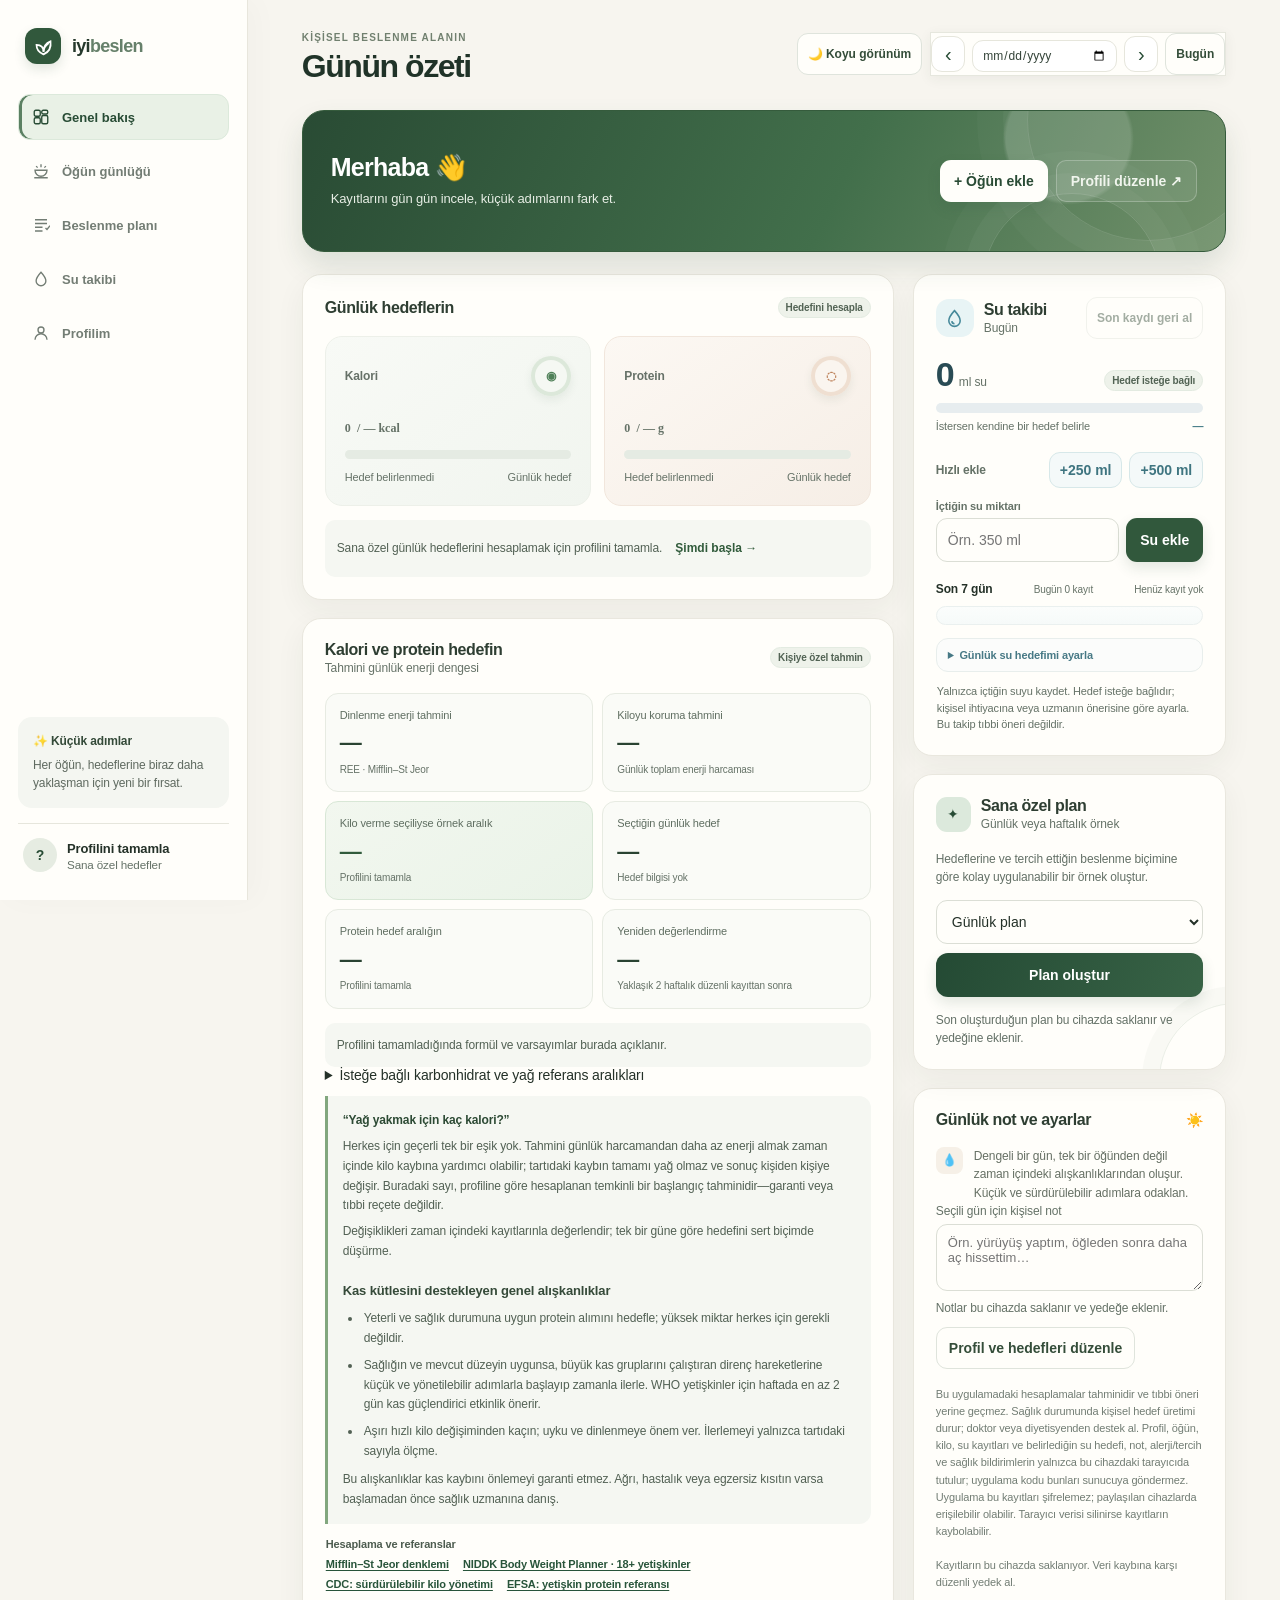
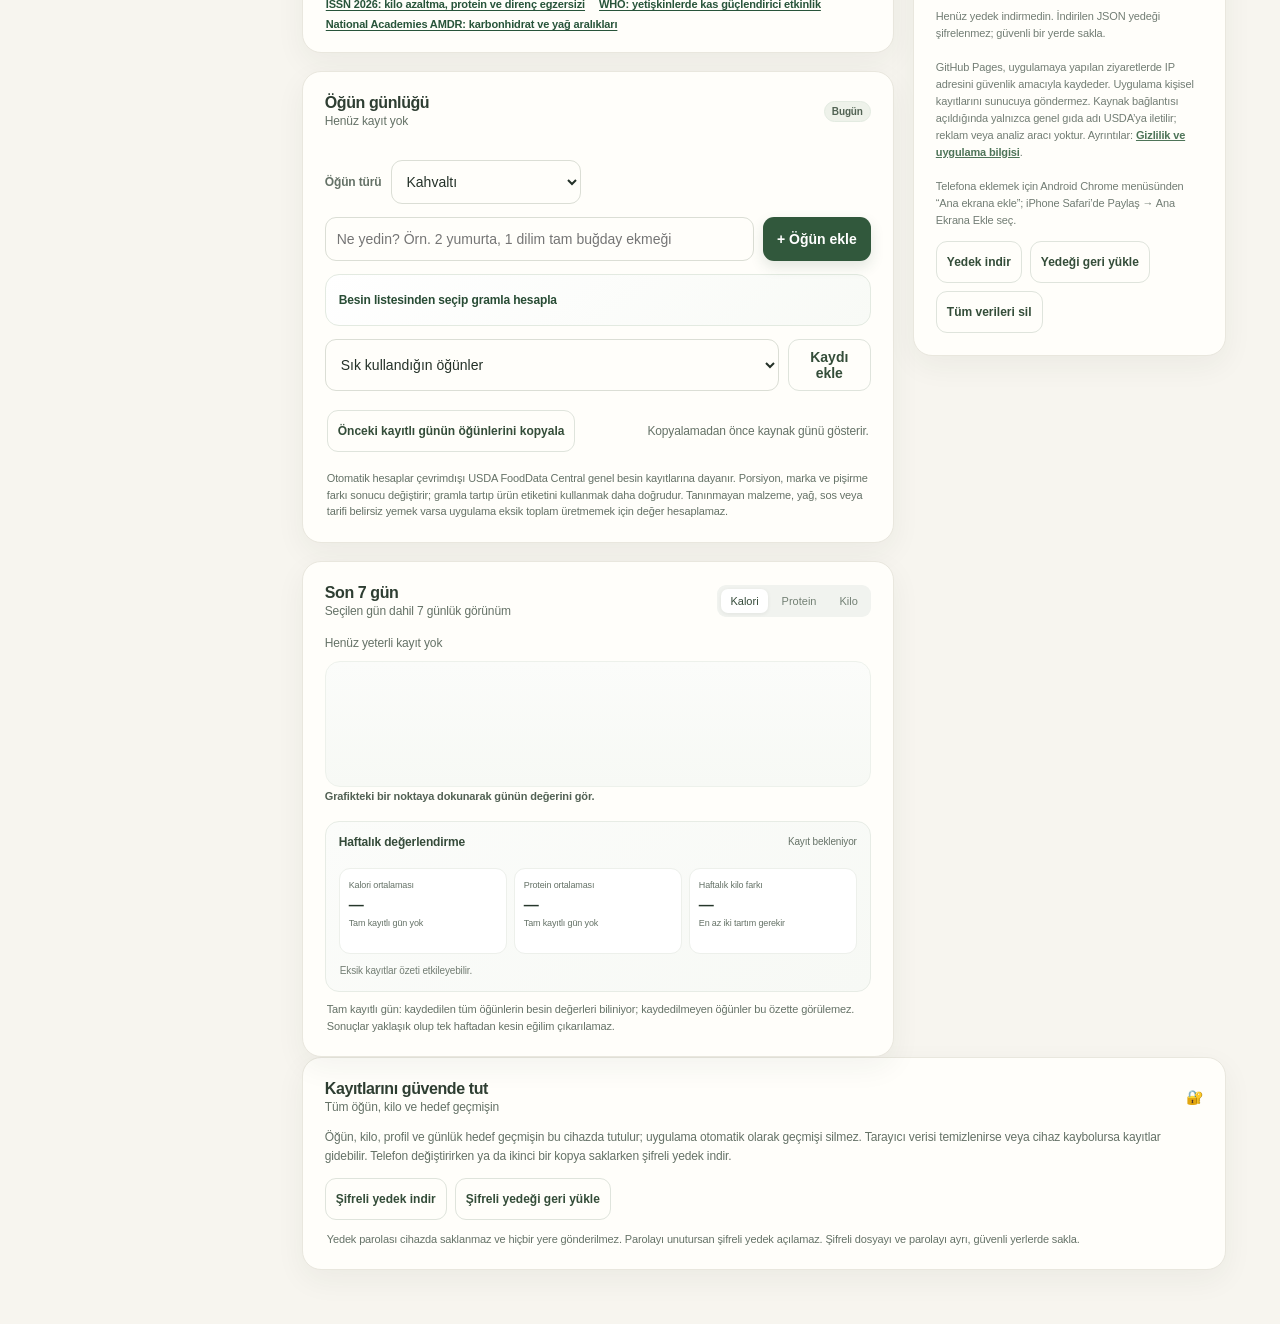
==== commit 97a4ebc1: "Eksik değerli öğün sayısını başlıkta göster" ====
--- a/index.html
+++ b/index.html
@@ -23,7 +23,7 @@
     @media(max-width:600px){.app{display:block;padding-bottom:66px}aside{display:none}main{padding:22px 15px 30px}.topbar{margin-bottom:22px}.topbar h1{font-size:24px}.date-pill{font-size:11px;padding:9px}.welcome{align-items:flex-start}.welcome h2{font-size:17px}.grid{gap:13px}.leftcol,.rightcol{gap:13px}.rightcol{grid-template-columns:1fr}.plan-card{grid-row:auto}.card{padding:17px}.summary{gap:8px}.target{padding:14px}.target-val{font-size:21px}.meal{padding:10px 8px;gap:8px}.meal-actions{flex-direction:column}.addrow{flex-wrap:wrap}.addrow input{flex-basis:100%}.primary.add{width:100%}.mobile-nav{display:flex;position:fixed;bottom:0;left:0;right:0;background:#fff;border-top:1px solid var(--line);justify-content:space-around;padding:8px 4px calc(8px + env(safe-area-inset-bottom));z-index:3}.mobile-nav button{border:0;background:none;color:#79837a;display:grid;place-items:center;gap:3px;font-size:9px}.mobile-nav button.active{color:var(--green-dark)}.mobile-nav svg{width:19px;height:19px}.form-grid{grid-template-columns:1fr}.form-group.full{grid-column:auto}.modal{padding:20px}}
     .data-actions{display:flex;gap:8px;flex-wrap:wrap;margin-top:12px}.danger{color:#9e5148;border-color:#efddda}.check-grid{display:grid;grid-template-columns:1fr 1fr;gap:8px}.check-item{display:flex!important;align-items:center;gap:7px;font-weight:500!important;margin:0!important}.check-item input{width:auto!important}.topbar-actions{display:flex;align-items:center;gap:8px}.install-btn[hidden]{display:none}
   </style>
-  <link rel="stylesheet" href="./app.css?v=20261113.5" />
+  <link rel="stylesheet" href="./app.css?v=20261113.8" />
 </head>
 <body>
 <div class="update-banner" id="updateBanner" role="status" aria-live="polite" hidden>
@@ -160,13 +160,15 @@
   function render(){const p=state.profile,d=selectedDate,entries=dayData(d),t=totals(entries),g=targetForDay(p,d),dayDate=new Date(d+'T12:00:00');$('#todayLabel').textContent=(d===today()?'Bugün · ':'')+dayDate.toLocaleDateString('tr-TR',{weekday:'long',day:'numeric',month:'long'});$('#dayPicker').value=d;$('#dayPicker').max=today();$('#nextDay').disabled=d>=today();$('#mealDateTag').textContent=d===today()?'Bugün':dayDate.toLocaleDateString('tr-TR',{day:'numeric',month:'short'});if(document.activeElement!==$('#dayNote'))$('#dayNote').value=state.notes?.[d]||'';$('#greeting').textContent=p?.name?`Merhaba, ${p.name} 👋`:'Merhaba 👋';$('#sideName').textContent=p?.name||'Profilini tamamla';$('#avatar').textContent=p?.name?p.name.trim().charAt(0).toLocaleUpperCase('tr'):'?';$('#sideGoal').textContent=p?(restricted(p)?'Takip modu':({lose:'Kilo verme hedefi',maintain:'Koruma hedefi',gain:'Kilo alma hedefi',muscle:'Kas gelişimini destekleme',balanced:'Dengeli beslenme',track:'Yalnızca kayıt'}[p.goal]||'Kişisel takip')):'Sana özel hedefler';
     $('#kcalEaten').textContent=Math.round(t.kcal);$('#proteinEaten').textContent=Math.round(t.protein);$('#kcalTarget').textContent=g?(g.kcalMin===g.kcalMax?g.kcal:`${g.kcalMin}–${g.kcalMax}`):'—';$('#proteinTarget').textContent=g&&g.protein!=null?g.protein:'—';const kcalPercent=g?Math.min(100,t.kcal/(g.kcalMax||g.kcal)*100):0,proteinPercent=g&&g.protein?Math.min(100,t.protein/g.protein*100):0;$('#kcalBar').style.width=kcalPercent+'%';$('#proteinBar').style.width=proteinPercent+'%';for(const[id,percent,value,target,unit]of[['kcalBar',kcalPercent,t.kcal,g?g.kcalMax??g.kcal:null,'kcal'],['proteinBar',proteinPercent,t.protein,g?.protein,'g protein']]){$('#'+id).setAttribute('aria-valuemax','100');$('#'+id).setAttribute('aria-valuenow',String(Math.round(percent)));$('#'+id).setAttribute('aria-valuetext',target?`${Math.round(value)} ${unit} alındı; hedef ${Math.round(target)} ${unit}`:'Hedef belirlenmedi')}$('#kcalLeft').textContent=g?calorieTargetStatus(t.kcal,g):'Hedef belirlenmedi';$('#proteinLeft').textContent=g&&g.protein?proteinTargetStatus(t.protein,g.protein):'Kayıt takibi açık';$('#proteinPerKg').textContent=g?(g.protein?`${g.mult.toLocaleString('tr-TR',{maximumFractionDigits:2})} g/kg`: 'Uzmanla belirle'):'Günlük hedef';$('#goalTag').textContent=g?({lose:'Kilo verme',maintain:'Kilo koruma',gain:'Kilo alma',muscle:'Kas desteği',balanced:'Dengeli beslenme',track:'Yalnızca takip'}[p.goal]||'Kişisel takip'):(p&&restricted(p)?'Uzman desteği':'Hedefini hesapla');
     const setup=`Sana özel günlük hedeflerini hesaplamak için profilini tamamla. <button class="linkbtn tiny" id="setupLink">Şimdi başla →</button>`;let note=setup;if(p&&restricted(p))note=`<b>Hedef üretilmedi:</b> ${restrictionReason(p)} Öğün ve kilo kaydı kullanılabilir.`;else if(g){let range=g.kcalMin===g.kcalMax?`${g.kcal} kcal`:`${g.kcalMin}–${g.kcalMax} kcal`;let ree=g.reeMin===g.reeMax?`${g.ree} kcal`:`${g.reeMin}–${g.reeMax} kcal`;let tdee=g.tdeeMin===g.tdeeMax?`${g.tdee} kcal`:`${g.tdeeMin}–${g.tdeeMax} kcal`;note=`<b>Nasıl hesaplandı?</b> Dinlenme enerji harcaması tahmini ${ree}/gün (Mifflin–St Jeor); hareket katsayısı ×${Number(p.activity).toLocaleString('tr-TR')} ile günlük enerji ihtiyacı ${tdee}/gün. Başlangıç hedefi ${range} (${p.goal==='lose'?'yaklaşık %10 açık, en çok 300 kcal/gün':p.goal==='gain'?'yaklaşık %8 fazla, en çok 200 kcal/gün':'koruma tahmini'}). Protein ${g.protein?`${g.protein} g/gün, ${g.mult.toLocaleString('tr-TR')} g/kg`: 'için mevcut kiloya dayalı tek sayı verilmedi; diyetisyenle belirle'}. ${g.protein?'EFSA temel referansı 0,83 g/kg; farklı rehberlerde daha yüksek aralıklar da bulunur.':''} Değerler ölçüm değil, tahmindir.`}$('#formulaNote').innerHTML=note;$('#setupLink')?.addEventListener('click',openProfile);
-    $('#mealCount').textContent=entries.length?`${entries.length} kayıt · yaklaşık değerler`:'Henüz kayıt yok';$('#mealList').innerHTML=entries.length?entries.map((m,i)=>`<div class="meal"><div class="meal-emoji">${esc(m.emoji||'🍽️')}</div><div class="meal-info"><strong>${esc(m.name)}</strong><small><span class="meal-type">${esc(({breakfast:'Kahvaltı',lunch:'Öğle',dinner:'Akşam',snack:'Ara öğün',other:'Atıştırmalık / içecek'}[m.category]||'Öğün'))}</span>${esc(m.assumption||'Tahmini değer')} · ${esc(m.source||'Kaynak veritabanı yok; uygulama içi yaklaşık değer')}${foodReferenceMarkup(m)}</small></div><div class="meal-kcal"><b>~${Math.round(m.kcal)} kcal</b><small>~${Math.round(m.protein)} g protein</small></div><div class="meal-actions"><button class="icon-btn edit-meal" data-i="${i}" aria-label="Düzenle">✎</button><button class="icon-btn delete-meal" data-i="${i}" aria-label="Sil">×</button></div></div>`).join(''):`<div class="empty meal-empty"><span aria-hidden="true">🥗</span><b>Bu gün için henüz öğün kaydı yok</b><small>Yediğini doğal dille yazabilir veya tariflerden ekleyebilirsin.</small><div class="meal-empty-actions"><button class="primary tiny" type="button" data-focus-meal>Öğün ekle</button><button class="secondary tiny" type="button" data-go-screen="recipes">Tariflere bak</button></div></div>`;
+    $('#mealCount').textContent=entries.length?`${entries.length} kayıt · yaklaşık değerler`:'Henüz kayıt yok';$('#mealList').innerHTML=entries.length?entries.map((m,i)=>`<div class="meal meal-${esc(['breakfast','lunch','dinner','snack','other'].includes(m.category)?m.category:'other')}"><div class="meal-emoji">${esc(m.emoji||'🍽️')}</div><div class="meal-info"><strong>${esc(m.name)}</strong><small><span class="meal-type meal-type-${esc(['breakfast','lunch','dinner','snack','other'].includes(m.category)?m.category:'other')}">${esc(({breakfast:'Kahvaltı',lunch:'Öğle',dinner:'Akşam',snack:'Ara öğün',other:'Atıştırmalık / içecek'}[m.category]||'Öğün'))}</span>${esc(m.assumption||'Tahmini değer')} · ${esc(m.source||'Kaynak veritabanı yok; uygulama içi yaklaşık değer')}${foodReferenceMarkup(m)}</small></div><div class="meal-kcal"><b>~${Math.round(m.kcal)} kcal</b><small>~${Math.round(m.protein)} g protein</small></div><div class="meal-actions"><button class="icon-btn edit-meal" data-i="${i}" aria-label="Düzenle">✎</button><button class="icon-btn delete-meal" data-i="${i}" aria-label="Sil">×</button></div></div>`).join(''):`<div class="empty meal-empty"><span aria-hidden="true">🥗</span><b>Bu gün için henüz öğün kaydı yok</b><small>Yediğini doğal dille yazabilir veya tariflerden ekleyebilirsin.</small><div class="meal-empty-actions"><button class="primary tiny" type="button" data-focus-meal>Öğün ekle</button><button class="secondary tiny" type="button" data-go-screen="recipes">Tariflere bak</button></div></div>`;
+    entries.forEach((meal,index)=>{if(meal?.unknown||meal?.requiresConfirm||!Number.isFinite(Number(meal?.kcal))||!Number.isFinite(Number(meal?.protein))){const row=document.querySelectorAll('#mealList .meal')[index],box=row?.querySelector('.meal-kcal');if(box){box.replaceChildren();const label=document.createElement('b');label.textContent='Besin değeri bilinmiyor';box.append(label);box.setAttribute('aria-label','Besin değeri bilinmiyor')}}});
     document.querySelectorAll('.delete-meal').forEach(b=>b.onclick=()=>{const date=selectedDate,index=+b.dataset.i,entries=dayData(date),removed=entries.splice(index,1)[0];if(!removed)return;const saved=save();render();if(saved)showToast('Öğün kaydı silindi',{label:'Geri al',run:()=>{const original=state.days[date]||(state.days[date]=[]);original.splice(Math.min(index,original.length),0,removed);selectedDate=date;if(!save()){render();return}render();showToast('Öğün kaydı geri alındı')}})});document.querySelectorAll('.edit-meal').forEach(b=>b.onclick=()=>editMeal(+b.dataset.i));renderChart();updateAdvice(t,g);
   }
   const renderCore=render;
   render=function(){
     renderCore();
-    const p=state.profile,g=targetForDay(p),consumed=totals(dayData());
+    const p=state.profile,g=targetForDay(p),entries=dayData(),consumed=totals(entries);
+    $('#mealCount').textContent=entries.length?(consumed.unknownCount?`${entries.length} kayıt · ${consumed.unknownCount} besin değeri bilinmiyor`:`${entries.length} kayıt · yaklaşık değerler`):'Henüz kayıt yok';
     for(const[id,value,target,unit]of[['kcalBar',consumed.kcal,g?.kcalMax??g?.kcal,'kcal'],['proteinBar',consumed.protein,g?.protein,'g protein']]){
       const bar=$('#'+id);
       if(target){
--- a/app.css
+++ b/app.css
@@ -1077,6 +1077,47 @@
 .meal-empty > b { color:#3c5140; font-size:13px; }
 .meal-empty > small { max-width:290px; color:#6b786d; font-size:11px; line-height:1.5; }
 .meal-empty-actions { display:flex; justify-content:center; flex-wrap:wrap; gap:8px; margin-top:7px; }
+.meal { align-items:flex-start; border-color:#e9eee7; background:linear-gradient(110deg,#fffefa,#fbfcf8); box-shadow:0 3px 10px #26362708; }
+.meal-emoji { flex:0 0 40px; }
+.meal-info { padding-top:2px; }
+.meal-type { display:inline-flex; align-items:center; margin-right:6px; padding:3px 7px; border-radius:99px; color:#456248; background:#eaf2e8; font-size:9px; font-weight:750; line-height:1.2; }
+.meal-type-lunch { color:#526248; background:#edf1dc; }
+.meal-type-dinner { color:#795a3d; background:#f6ecdf; }
+.meal-type-snack { color:#655c82; background:#efedf7; }
+.meal-type-other { color:#5a6a71; background:#edf1f2; }
+.meal-breakfast { border-left:3px solid #86a87b; }
+.meal-lunch { border-left:3px solid #9ba96a; }
+.meal-dinner { border-left:3px solid #d2a06d; }
+.meal-snack { border-left:3px solid #9889bd; }
+.meal-other { border-left:3px solid #8ca2aa; }
+.meal-breakfast .meal-emoji { background:#eef4e9; }
+.meal-lunch .meal-emoji { background:#f0f2e5; }
+.meal-dinner .meal-emoji { background:#f7efe5; }
+.meal-snack .meal-emoji { background:#f0eef7; }
+.meal-other .meal-emoji { background:#eef2f3; }
+.meal-kcal { min-width:76px; padding-top:3px; }
+.meal-actions .icon-btn { min-width:34px; min-height:34px; }
+body[data-theme="dark"] .meal { background:linear-gradient(110deg,#1b241d,#1e2921); }
+body[data-theme="dark"] .meal-type { color:#cde0ce; background:#2b3a2e; }
+body[data-theme="dark"] .meal-type-lunch { color:#dce3bc; background:#353d2a; }
+body[data-theme="dark"] .meal-type-dinner { color:#edd1b0; background:#3d3024; }
+body[data-theme="dark"] .meal-type-snack { color:#d7cdee; background:#332f43; }
+body[data-theme="dark"] .meal-type-other { color:#cbd9dd; background:#2a373b; }
+body[data-theme="dark"] .meal-breakfast .meal-emoji { background:#29372a; }
+body[data-theme="dark"] .meal-lunch .meal-emoji { background:#303628; }
+body[data-theme="dark"] .meal-dinner .meal-emoji { background:#3a2e24; }
+body[data-theme="dark"] .meal-snack .meal-emoji { background:#302c3e; }
+body[data-theme="dark"] .meal-other .meal-emoji { background:#293438; }
+@media (max-width:600px) {
+  .meal-list > .meal { display:grid; grid-template-columns:38px minmax(0,1fr) 38px; align-items:start; gap:8px; padding:11px 9px; }
+  .meal-list > .meal .meal-emoji { grid-column:1; grid-row:1; width:38px; height:38px; }
+  .meal-list > .meal .meal-info { grid-column:2; grid-row:1; min-width:0; padding-top:1px; }
+  .meal-list > .meal .meal-info strong { white-space:normal; line-height:1.35; }
+  .meal-list > .meal .meal-kcal { grid-column:2; grid-row:2; display:flex; align-items:center; gap:8px; min-width:0; padding:0; text-align:left; }
+  .meal-list > .meal .meal-kcal small { margin:0; }
+  .meal-list > .meal .meal-actions { grid-column:3; grid-row:1 / span 2; flex-direction:column; gap:4px; margin:0; }
+  .meal-list > .meal .meal-actions .icon-btn { width:38px; height:38px; padding:8px; }
+}
 body[data-theme="dark"] .meal-empty > b { color:#d8e6d9; }
 body[data-theme="dark"] .meal-empty > small { color:#b7c4b8; }
 
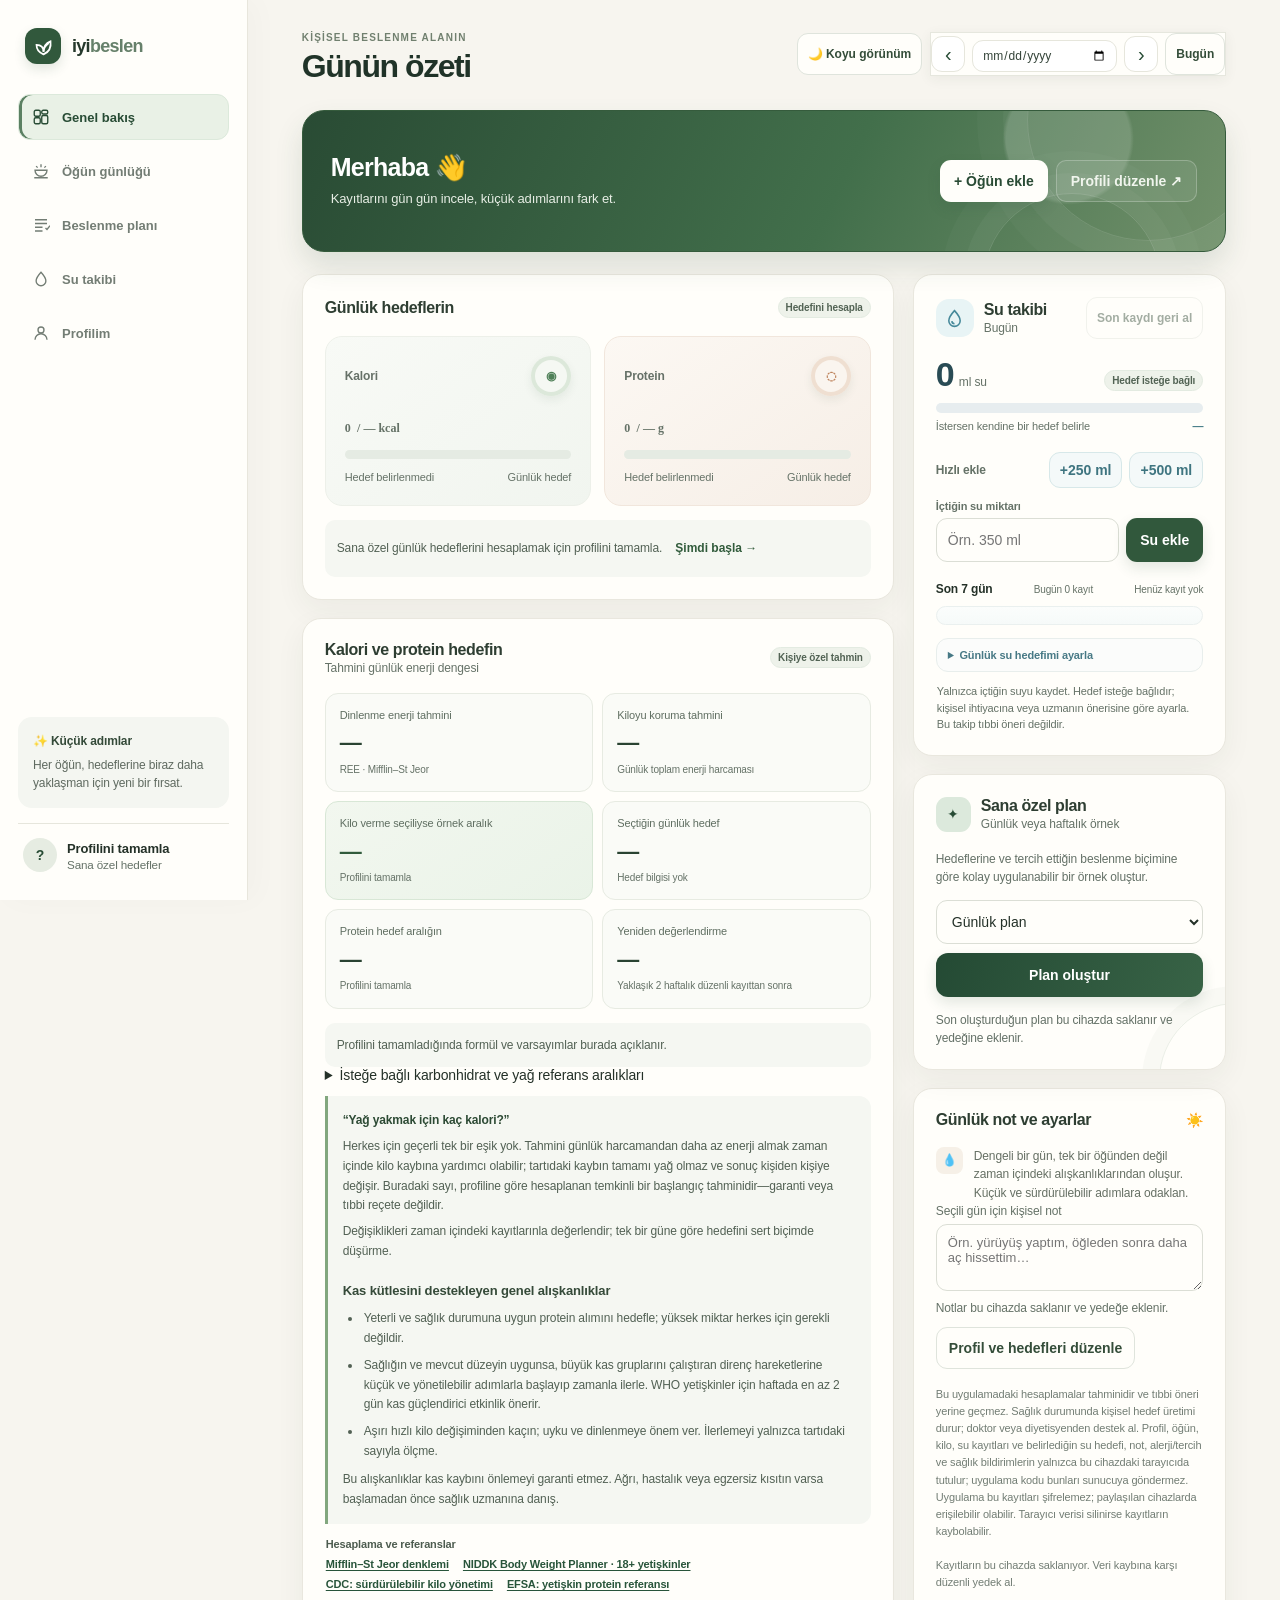
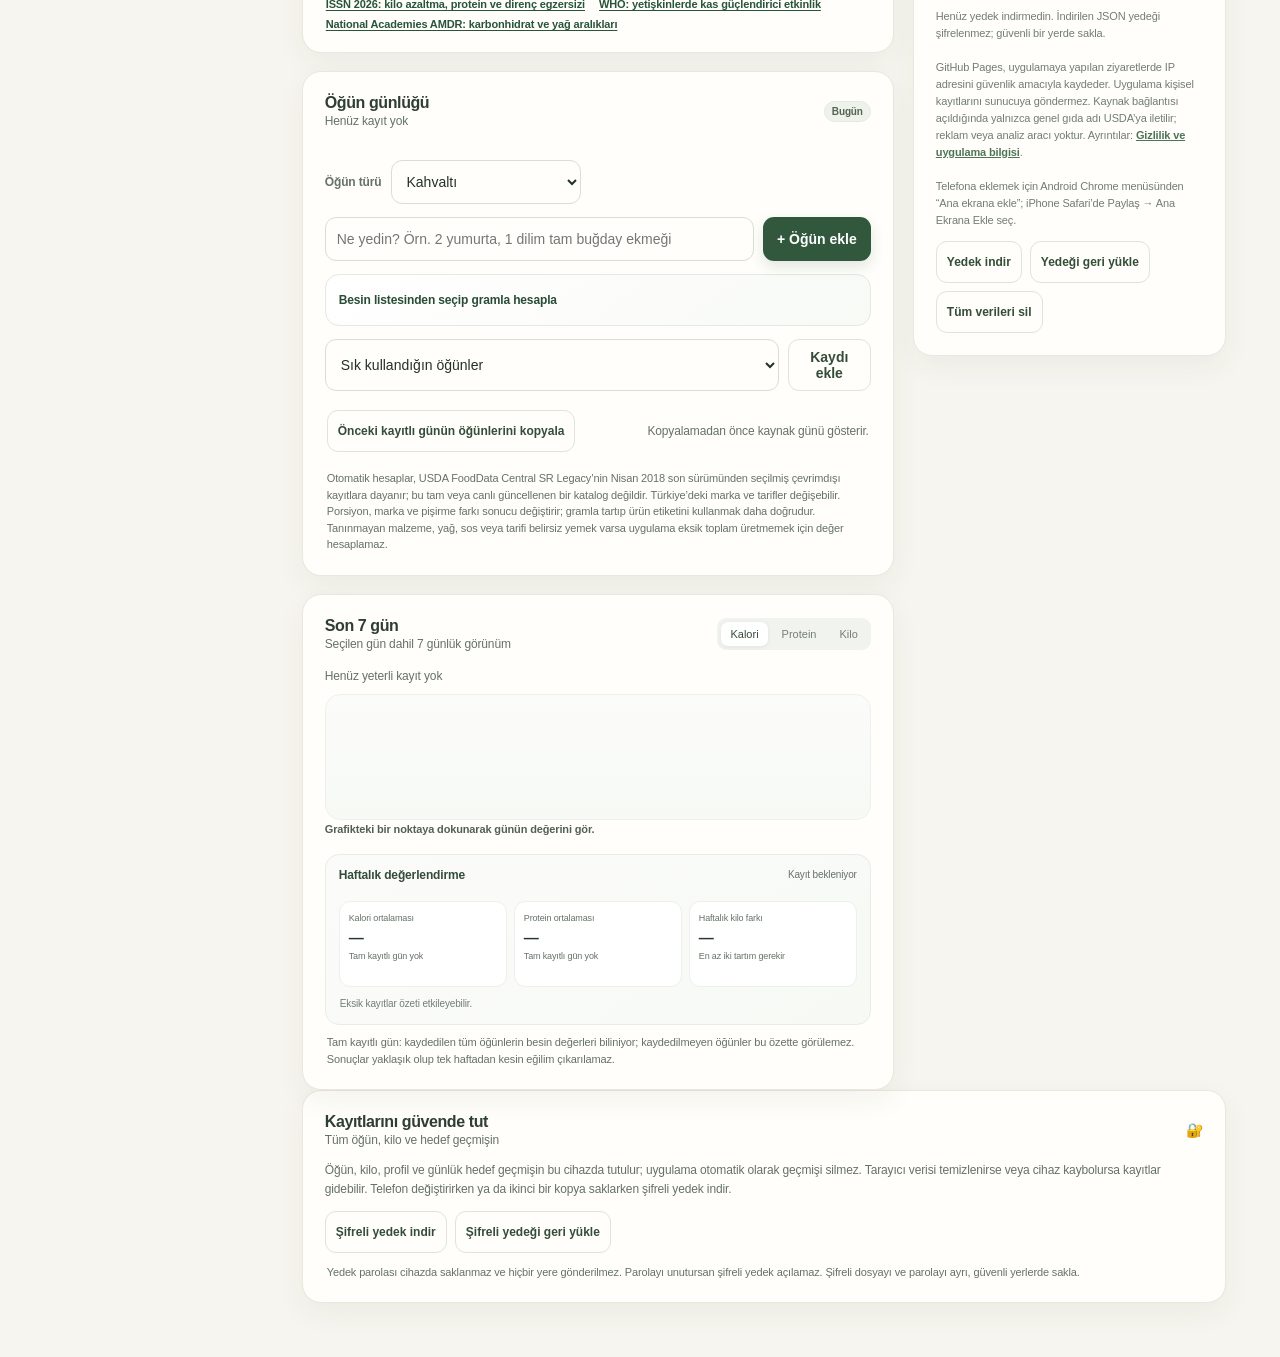
==== commit f67dcfe3: "Research-backed offline food database update" ====
--- a/index.html
+++ b/index.html
@@ -57,7 +57,7 @@
         <section class="card" id="meals" data-app-view="today"><div class="card-head"><div><h3>Öğün günlüğü</h3><span class="subtle" id="mealCount">Henüz kayıt yok</span></div><span class="tag" id="mealDateTag">Bugün</span></div>
           <div id="mealList" class="meal-list"></div><div class="meal-toolbar"><label for="mealCategory">Öğün türü</label><select id="mealCategory" class="field"><option value="breakfast">Kahvaltı</option><option value="lunch">Öğle yemeği</option><option value="dinner">Akşam yemeği</option><option value="snack">Ara öğün</option><option value="other">Atıştırmalık / içecek</option></select></div><form id="mealForm" class="addrow"><input id="mealInput" class="field" placeholder="Ne yedin? Örn. 2 yumurta, 1 dilim tam buğday ekmeği" autocomplete="off"/><button class="primary add" type="submit">+ Öğün ekle</button></form>
           <details class="food-picker"><summary>Besin listesinden seçip gramla hesapla</summary><div class="food-picker-body"><p class="subtle">Gıdayı seç, yenebilir miktarı gram olarak gir. Değerler listedeki 100 g bilgisine göre hesaplanır.</p><label for="foodSearch">Besin ara</label><input id="foodSearch" class="field" type="search" placeholder="Örn. yumurta, yulaf, tavuk" autocomplete="off"/><label for="foodSelect">Besin ve pişme biçimi</label><select id="foodSelect" class="field"><option value="">Önce bir besin seç</option></select><div class="food-picker-row"><div><label for="foodGrams">Miktar</label><div class="food-grams"><input id="foodGrams" class="field" type="number" min="1" max="5000" step="1" inputmode="numeric" placeholder="150"/><span>g</span></div></div><div id="foodNutritionPreview" class="food-preview" role="status" aria-live="polite">Besin seçip gram miktarını gir.</div></div><button id="addSelectedFood" class="secondary" type="button" disabled>Hesabı gözden geçir</button><p class="estimate">Pişmiş olarak listelenen gıdalarda pişmiş yenebilir ağırlığı gir. Ürün etiketi, yağ ve sos farkları ayrıca dikkate alınmalıdır.</p></div></details>
-          <div class="addrow"><select id="favoriteSelect" class="field"><option value="">Sık kullandığın öğünler</option></select><button class="secondary" id="addFavorite" type="button">Kaydı ekle</button></div><div class="meal-copy-row"><button class="secondary tiny" id="copyPreviousMeals" type="button">Önceki kayıtlı günün öğünlerini kopyala</button><span class="subtle">Kopyalamadan önce kaynak günü gösterir.</span></div><div class="estimate">Otomatik hesaplar çevrimdışı USDA FoodData Central genel besin kayıtlarına dayanır. Porsiyon, marka ve pişirme farkı sonucu değiştirir; gramla tartıp ürün etiketini kullanmak daha doğrudur. Tanınmayan malzeme, yağ, sos veya tarifi belirsiz yemek varsa uygulama eksik toplam üretmemek için değer hesaplamaz.</div></section>
+          <div class="addrow"><select id="favoriteSelect" class="field"><option value="">Sık kullandığın öğünler</option></select><button class="secondary" id="addFavorite" type="button">Kaydı ekle</button></div><div class="meal-copy-row"><button class="secondary tiny" id="copyPreviousMeals" type="button">Önceki kayıtlı günün öğünlerini kopyala</button><span class="subtle">Kopyalamadan önce kaynak günü gösterir.</span></div><div class="estimate">Otomatik hesaplar, USDA FoodData Central SR Legacy’nin Nisan 2018 son sürümünden seçilmiş çevrimdışı kayıtlara dayanır; bu tam veya canlı güncellenen bir katalog değildir. Türkiye’deki marka ve tarifler değişebilir. Porsiyon, marka ve pişirme farkı sonucu değiştirir; gramla tartıp ürün etiketini kullanmak daha doğrudur. Tanınmayan malzeme, yağ, sos veya tarifi belirsiz yemek varsa uygulama eksik toplam üretmemek için değer hesaplamaz.</div></section>
         <section class="card" data-app-view="progress"><div class="card-head"><div><h3>Son 7 gün</h3><span class="subtle">Seçilen gün dahil 7 günlük görünüm</span></div><div class="switcher"><button class="on" id="calorieView">Kalori</button><button id="proteinView">Protein</button><button id="weightView">Kilo</button></div></div><div class="chart-info"><span class="subtle" id="chartSummary">Henüz yeterli kayıt yok</span><div class="weight-entry" id="weightEntry" style="display:none"><input id="weightInput" type="number" step="0.1" class="field tiny" placeholder="kg"><button id="saveWeight" class="secondary tiny">Kaydet</button></div></div><div class="chart-wrap" id="chart"></div><p class="chart-point-readout" id="chartPointReadout" aria-live="polite">Grafikteki bir noktaya dokunarak günün değerini gör.</p><div class="weekly-review" id="weeklyReview" aria-live="polite"><div class="weekly-review-head"><strong>Haftalık değerlendirme</strong><span id="reviewCoverage">Kayıt bekleniyor</span></div><div class="review-coverage-days" id="reviewCoverageDays" role="group" aria-label="Son yedi günde kayıt kapsamı"></div><div class="weekly-review-grid"><div><span>Kalori ortalaması</span><strong id="reviewCalories">—</strong><small id="reviewCaloriesTarget">Tam kayıtlı gün yok</small></div><div><span>Protein ortalaması</span><strong id="reviewProtein">—</strong><small id="reviewProteinTarget">Tam kayıtlı gün yok</small></div><div><span>Haftalık kilo farkı</span><strong id="reviewWeight">—</strong><small id="reviewWeightDetail">En az iki tartım gerekir</small></div></div><p id="reviewMessage">Eksik kayıtlar özeti etkileyebilir.</p></div><div class="estimate">Tam kayıtlı gün: kaydedilen tüm öğünlerin besin değerleri biliniyor; kaydedilmeyen öğünler bu özette görülemez. Sonuçlar yaklaşık olup tek haftadan kesin eğilim çıkarılamaz.</div></section>
       </div>
       <div class="rightcol">
@@ -106,7 +106,7 @@
 <div class="modal-backdrop" id="mealModal"><div class="modal"><h2>Öğünü düzenle</h2><p>Miktarları veya tahmini değerleri güncelleyebilirsin.</p><form id="editMealForm"><div class="form-grid"><div class="form-group full"><label for="editName">Yiyecek ve miktar açıklaması</label><input class="field" id="editName" required/></div><div class="form-group"><label for="editKcal">Kalori (kcal)</label><input class="field" type="number" id="editKcal" min="0" required/></div><div class="form-group"><label for="editProtein">Protein (g)</label><input class="field" type="number" id="editProtein" min="0" step="0.1" required/></div><div class="form-group"><label for="editCategory">Öğün türü</label><select id="editCategory" class="field"><option value="breakfast">Kahvaltı</option><option value="lunch">Öğle yemeği</option><option value="dinner">Akşam yemeği</option><option value="snack">Ara öğün</option><option value="other">Atıştırmalık / içecek</option></select></div><div class="form-group full"><label for="editAssumption">Porsiyon / pişirme / ek varsayımlar</label><input class="field" id="editAssumption"/></div></div><div class="modal-actions"><button type="button" class="secondary" id="cancelMeal">Vazgeç</button><button type="button" class="secondary" id="saveUnknownMeal" style="display:none">Besin değeri olmadan kaydet</button><button class="primary" type="submit">Tahmini kaydet</button></div></form></div></div>
 <div class="modal-backdrop" id="encryptedBackupModal"><div class="modal" role="dialog" aria-modal="true" aria-labelledby="encryptedBackupTitle"><h2 id="encryptedBackupTitle">Şifreli yedek</h2><p id="encryptedBackupDescription"></p><form id="encryptedBackupForm"><div class="form-grid"><div class="form-group full"><label for="backupPassword">Yedek parolası (en az 12 karakter)</label><input class="field" id="backupPassword" type="password" minlength="12" autocomplete="new-password" required /></div><div class="form-group full" id="backupPasswordConfirmGroup"><label for="backupPasswordConfirm">Parolayı tekrar yaz</label><input class="field" id="backupPasswordConfirm" type="password" minlength="12" autocomplete="new-password" required /></div></div><div class="modal-actions"><button type="button" class="secondary" id="cancelEncryptedBackup">Vazgeç</button><button class="primary" id="submitEncryptedBackup" type="submit">Şifreli dosyayı indir</button></div></form></div></div>
 <div class="toast" id="toast" role="status" aria-live="polite" aria-atomic="true"></div>
-<script src="./nutrition-data.js?v=20261021.8"></script>
+<script src="./nutrition-data.js?v=20261113.10"></script>
 <script>
 (()=>{
   const $=s=>document.querySelector(s), today=()=>new Date().toLocaleDateString('sv-SE');
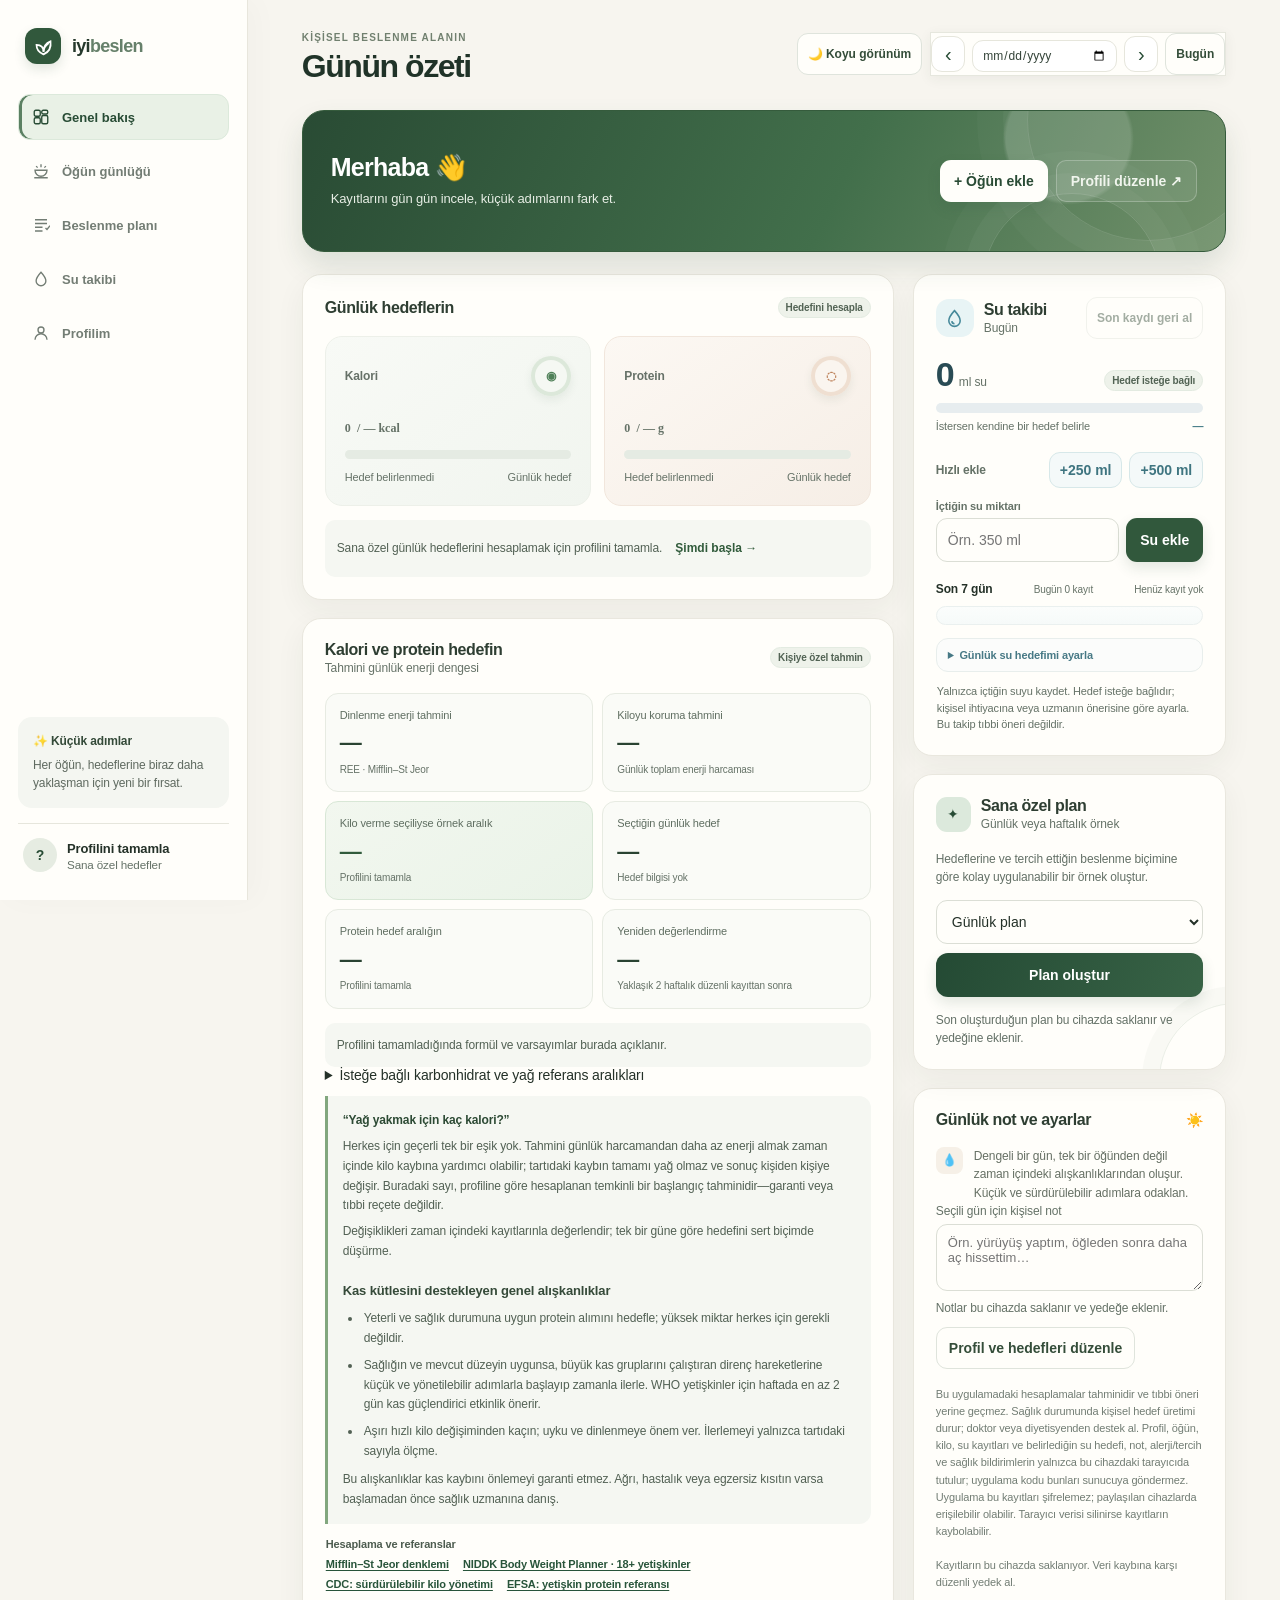
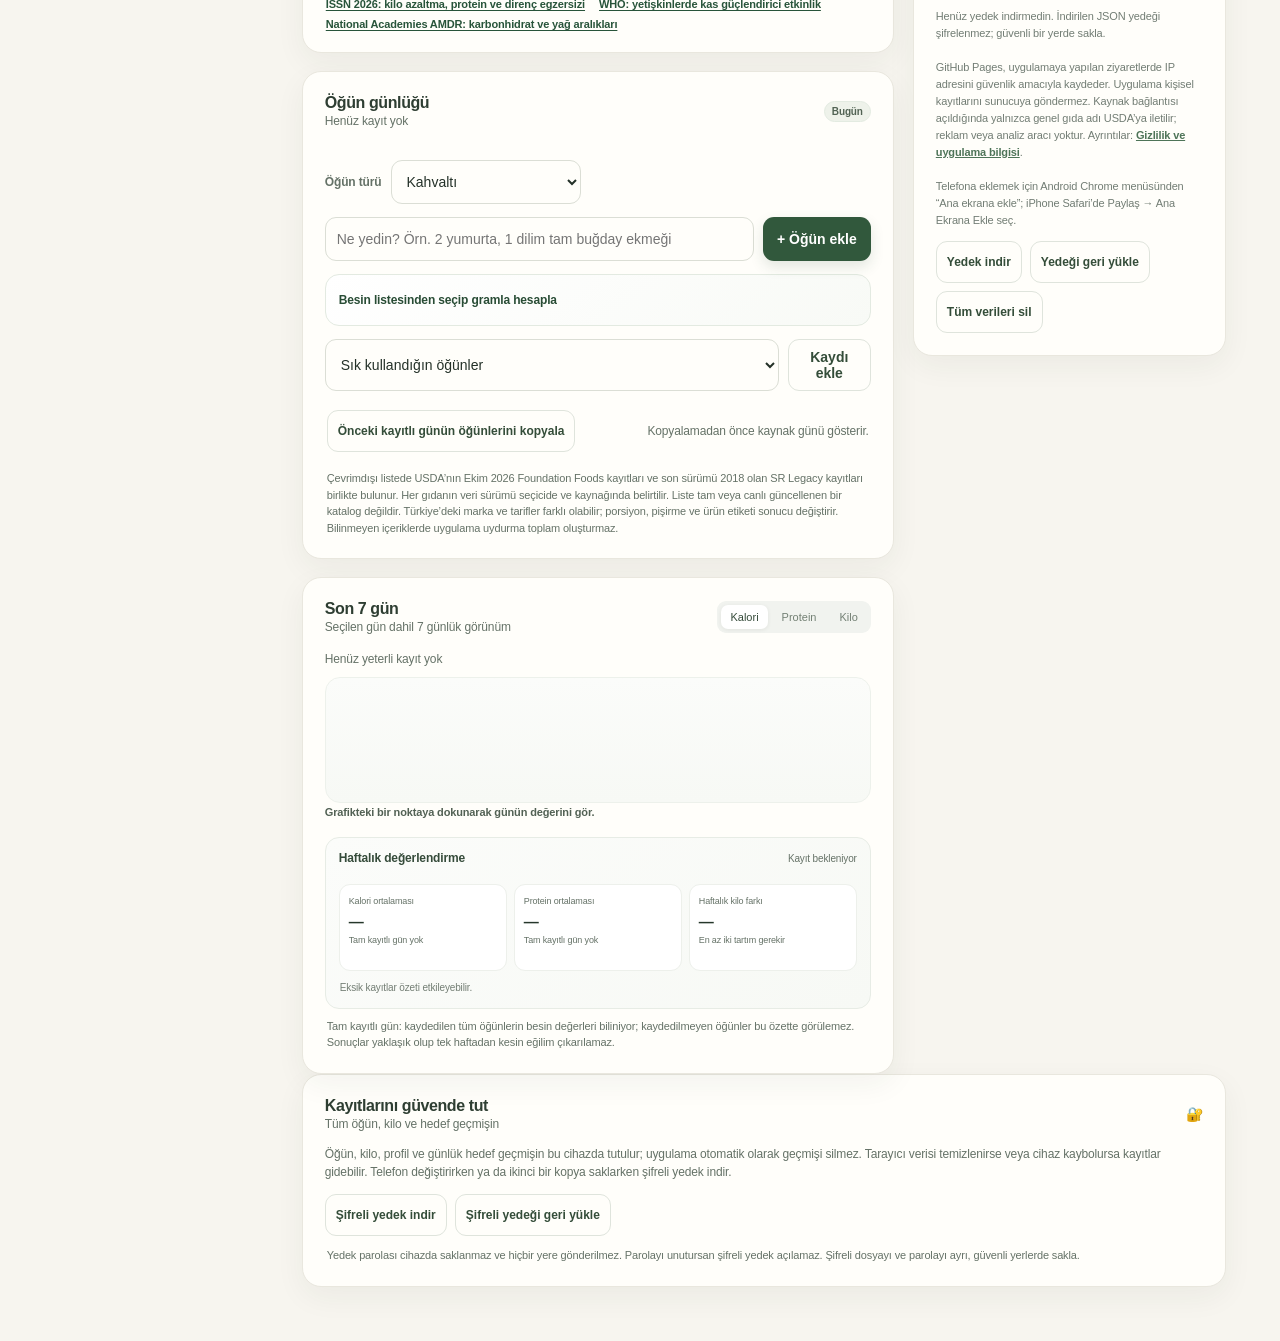
==== commit 745f45ae: "Expand nutrition data and recipe guidance" ====
--- a/index.html
+++ b/index.html
@@ -23,7 +23,7 @@
     @media(max-width:600px){.app{display:block;padding-bottom:66px}aside{display:none}main{padding:22px 15px 30px}.topbar{margin-bottom:22px}.topbar h1{font-size:24px}.date-pill{font-size:11px;padding:9px}.welcome{align-items:flex-start}.welcome h2{font-size:17px}.grid{gap:13px}.leftcol,.rightcol{gap:13px}.rightcol{grid-template-columns:1fr}.plan-card{grid-row:auto}.card{padding:17px}.summary{gap:8px}.target{padding:14px}.target-val{font-size:21px}.meal{padding:10px 8px;gap:8px}.meal-actions{flex-direction:column}.addrow{flex-wrap:wrap}.addrow input{flex-basis:100%}.primary.add{width:100%}.mobile-nav{display:flex;position:fixed;bottom:0;left:0;right:0;background:#fff;border-top:1px solid var(--line);justify-content:space-around;padding:8px 4px calc(8px + env(safe-area-inset-bottom));z-index:3}.mobile-nav button{border:0;background:none;color:#79837a;display:grid;place-items:center;gap:3px;font-size:9px}.mobile-nav button.active{color:var(--green-dark)}.mobile-nav svg{width:19px;height:19px}.form-grid{grid-template-columns:1fr}.form-group.full{grid-column:auto}.modal{padding:20px}}
     .data-actions{display:flex;gap:8px;flex-wrap:wrap;margin-top:12px}.danger{color:#9e5148;border-color:#efddda}.check-grid{display:grid;grid-template-columns:1fr 1fr;gap:8px}.check-item{display:flex!important;align-items:center;gap:7px;font-weight:500!important;margin:0!important}.check-item input{width:auto!important}.topbar-actions{display:flex;align-items:center;gap:8px}.install-btn[hidden]{display:none}
   </style>
-  <link rel="stylesheet" href="./app.css?v=20261113.8" />
+  <link rel="stylesheet" href="./app.css?v=20261113.9" />
 </head>
 <body>
 <div class="update-banner" id="updateBanner" role="status" aria-live="polite" hidden>
@@ -56,8 +56,8 @@
         </section>
         <section class="card" id="meals" data-app-view="today"><div class="card-head"><div><h3>Öğün günlüğü</h3><span class="subtle" id="mealCount">Henüz kayıt yok</span></div><span class="tag" id="mealDateTag">Bugün</span></div>
           <div id="mealList" class="meal-list"></div><div class="meal-toolbar"><label for="mealCategory">Öğün türü</label><select id="mealCategory" class="field"><option value="breakfast">Kahvaltı</option><option value="lunch">Öğle yemeği</option><option value="dinner">Akşam yemeği</option><option value="snack">Ara öğün</option><option value="other">Atıştırmalık / içecek</option></select></div><form id="mealForm" class="addrow"><input id="mealInput" class="field" placeholder="Ne yedin? Örn. 2 yumurta, 1 dilim tam buğday ekmeği" autocomplete="off"/><button class="primary add" type="submit">+ Öğün ekle</button></form>
-          <details class="food-picker"><summary>Besin listesinden seçip gramla hesapla</summary><div class="food-picker-body"><p class="subtle">Gıdayı seç, yenebilir miktarı gram olarak gir. Değerler listedeki 100 g bilgisine göre hesaplanır.</p><label for="foodSearch">Besin ara</label><input id="foodSearch" class="field" type="search" placeholder="Örn. yumurta, yulaf, tavuk" autocomplete="off"/><label for="foodSelect">Besin ve pişme biçimi</label><select id="foodSelect" class="field"><option value="">Önce bir besin seç</option></select><div class="food-picker-row"><div><label for="foodGrams">Miktar</label><div class="food-grams"><input id="foodGrams" class="field" type="number" min="1" max="5000" step="1" inputmode="numeric" placeholder="150"/><span>g</span></div></div><div id="foodNutritionPreview" class="food-preview" role="status" aria-live="polite">Besin seçip gram miktarını gir.</div></div><button id="addSelectedFood" class="secondary" type="button" disabled>Hesabı gözden geçir</button><p class="estimate">Pişmiş olarak listelenen gıdalarda pişmiş yenebilir ağırlığı gir. Ürün etiketi, yağ ve sos farkları ayrıca dikkate alınmalıdır.</p></div></details>
-          <div class="addrow"><select id="favoriteSelect" class="field"><option value="">Sık kullandığın öğünler</option></select><button class="secondary" id="addFavorite" type="button">Kaydı ekle</button></div><div class="meal-copy-row"><button class="secondary tiny" id="copyPreviousMeals" type="button">Önceki kayıtlı günün öğünlerini kopyala</button><span class="subtle">Kopyalamadan önce kaynak günü gösterir.</span></div><div class="estimate">Otomatik hesaplar, USDA FoodData Central SR Legacy’nin Nisan 2018 son sürümünden seçilmiş çevrimdışı kayıtlara dayanır; bu tam veya canlı güncellenen bir katalog değildir. Türkiye’deki marka ve tarifler değişebilir. Porsiyon, marka ve pişirme farkı sonucu değiştirir; gramla tartıp ürün etiketini kullanmak daha doğrudur. Tanınmayan malzeme, yağ, sos veya tarifi belirsiz yemek varsa uygulama eksik toplam üretmemek için değer hesaplamaz.</div></section>
+          <details class="food-picker"><summary>Besin listesinden seçip gramla hesapla</summary><div class="food-picker-body"><p class="subtle">Gıdayı seç, yenebilir miktarı gram olarak gir. Kalori ve protein her kayıtta; karbonhidrat, yağ, lif ve sodyum da veride bulunduğunda gösterilir. Kaynağın veri sürümünü sonuçta görürsün.</p><label for="foodSearch">Besin ara</label><input id="foodSearch" class="field" type="search" placeholder="Örn. yumurta, yulaf, tavuk" autocomplete="off"/><label for="foodSelect">Besin ve pişme biçimi</label><select id="foodSelect" class="field"><option value="">Önce bir besin seç</option></select><div class="food-picker-row"><div><label for="foodGrams">Miktar</label><div class="food-grams"><input id="foodGrams" class="field" type="number" min="1" max="5000" step="1" inputmode="numeric" placeholder="150"/><span>g</span></div></div><div id="foodNutritionPreview" class="food-preview" role="status" aria-live="polite">Besin seçip gram miktarını gir.</div></div><button id="addSelectedFood" class="secondary" type="button" disabled>Hesabı gözden geçir</button><p class="estimate">Çiğ ve pişmiş ağırlıkları karıştırma. Marka, süzme, pişirme, yağ ve sos değerleri değiştirir; paketin etiketini kontrol et. Değerler tahmindir.</p></div></details>
+          <div class="addrow"><select id="favoriteSelect" class="field"><option value="">Sık kullandığın öğünler</option></select><button class="secondary" id="addFavorite" type="button">Kaydı ekle</button></div><div class="meal-copy-row"><button class="secondary tiny" id="copyPreviousMeals" type="button">Önceki kayıtlı günün öğünlerini kopyala</button><span class="subtle">Kopyalamadan önce kaynak günü gösterir.</span></div><div class="estimate">Çevrimdışı listede USDA’nın Ekim 2026 Foundation Foods kayıtları ve son sürümü 2018 olan SR Legacy kayıtları birlikte bulunur. Her gıdanın veri sürümü seçicide ve kaynağında belirtilir. Liste tam veya canlı güncellenen bir katalog değildir. Türkiye’deki marka ve tarifler farklı olabilir; porsiyon, pişirme ve ürün etiketi sonucu değiştirir. Bilinmeyen içeriklerde uygulama uydurma toplam oluşturmaz.</div></section>
         <section class="card" data-app-view="progress"><div class="card-head"><div><h3>Son 7 gün</h3><span class="subtle">Seçilen gün dahil 7 günlük görünüm</span></div><div class="switcher"><button class="on" id="calorieView">Kalori</button><button id="proteinView">Protein</button><button id="weightView">Kilo</button></div></div><div class="chart-info"><span class="subtle" id="chartSummary">Henüz yeterli kayıt yok</span><div class="weight-entry" id="weightEntry" style="display:none"><input id="weightInput" type="number" step="0.1" class="field tiny" placeholder="kg"><button id="saveWeight" class="secondary tiny">Kaydet</button></div></div><div class="chart-wrap" id="chart"></div><p class="chart-point-readout" id="chartPointReadout" aria-live="polite">Grafikteki bir noktaya dokunarak günün değerini gör.</p><div class="weekly-review" id="weeklyReview" aria-live="polite"><div class="weekly-review-head"><strong>Haftalık değerlendirme</strong><span id="reviewCoverage">Kayıt bekleniyor</span></div><div class="review-coverage-days" id="reviewCoverageDays" role="group" aria-label="Son yedi günde kayıt kapsamı"></div><div class="weekly-review-grid"><div><span>Kalori ortalaması</span><strong id="reviewCalories">—</strong><small id="reviewCaloriesTarget">Tam kayıtlı gün yok</small></div><div><span>Protein ortalaması</span><strong id="reviewProtein">—</strong><small id="reviewProteinTarget">Tam kayıtlı gün yok</small></div><div><span>Haftalık kilo farkı</span><strong id="reviewWeight">—</strong><small id="reviewWeightDetail">En az iki tartım gerekir</small></div></div><p id="reviewMessage">Eksik kayıtlar özeti etkileyebilir.</p></div><div class="estimate">Tam kayıtlı gün: kaydedilen tüm öğünlerin besin değerleri biliniyor; kaydedilmeyen öğünler bu özette görülemez. Sonuçlar yaklaşık olup tek haftadan kesin eğilim çıkarılamaz.</div></section>
       </div>
       <div class="rightcol">
@@ -106,7 +106,7 @@
 <div class="modal-backdrop" id="mealModal"><div class="modal"><h2>Öğünü düzenle</h2><p>Miktarları veya tahmini değerleri güncelleyebilirsin.</p><form id="editMealForm"><div class="form-grid"><div class="form-group full"><label for="editName">Yiyecek ve miktar açıklaması</label><input class="field" id="editName" required/></div><div class="form-group"><label for="editKcal">Kalori (kcal)</label><input class="field" type="number" id="editKcal" min="0" required/></div><div class="form-group"><label for="editProtein">Protein (g)</label><input class="field" type="number" id="editProtein" min="0" step="0.1" required/></div><div class="form-group"><label for="editCategory">Öğün türü</label><select id="editCategory" class="field"><option value="breakfast">Kahvaltı</option><option value="lunch">Öğle yemeği</option><option value="dinner">Akşam yemeği</option><option value="snack">Ara öğün</option><option value="other">Atıştırmalık / içecek</option></select></div><div class="form-group full"><label for="editAssumption">Porsiyon / pişirme / ek varsayımlar</label><input class="field" id="editAssumption"/></div></div><div class="modal-actions"><button type="button" class="secondary" id="cancelMeal">Vazgeç</button><button type="button" class="secondary" id="saveUnknownMeal" style="display:none">Besin değeri olmadan kaydet</button><button class="primary" type="submit">Tahmini kaydet</button></div></form></div></div>
 <div class="modal-backdrop" id="encryptedBackupModal"><div class="modal" role="dialog" aria-modal="true" aria-labelledby="encryptedBackupTitle"><h2 id="encryptedBackupTitle">Şifreli yedek</h2><p id="encryptedBackupDescription"></p><form id="encryptedBackupForm"><div class="form-grid"><div class="form-group full"><label for="backupPassword">Yedek parolası (en az 12 karakter)</label><input class="field" id="backupPassword" type="password" minlength="12" autocomplete="new-password" required /></div><div class="form-group full" id="backupPasswordConfirmGroup"><label for="backupPasswordConfirm">Parolayı tekrar yaz</label><input class="field" id="backupPasswordConfirm" type="password" minlength="12" autocomplete="new-password" required /></div></div><div class="modal-actions"><button type="button" class="secondary" id="cancelEncryptedBackup">Vazgeç</button><button class="primary" id="submitEncryptedBackup" type="submit">Şifreli dosyayı indir</button></div></form></div></div>
 <div class="toast" id="toast" role="status" aria-live="polite" aria-atomic="true"></div>
-<script src="./nutrition-data.js?v=20261113.10"></script>
+<script src="./nutrition-data.js?v=20261113.12"></script>
 <script>
 (()=>{
   const $=s=>document.querySelector(s), today=()=>new Date().toLocaleDateString('sv-SE');
@@ -135,7 +135,9 @@
   let toastTimer;function showToast(msg,action){const t=$('#toast');clearTimeout(toastTimer);t.replaceChildren();const text=document.createElement('span');text.textContent=msg;t.append(text);t.classList.toggle('has-action',!!action);if(action){const button=document.createElement('button');button.type='button';button.className='toast-action';button.textContent=action.label;button.onclick=()=>{clearTimeout(toastTimer);t.classList.remove('show','has-action');t.replaceChildren();action.run()};t.append(button)}t.classList.add('show');toastTimer=setTimeout(()=>{t.classList.remove('show','has-action');t.replaceChildren()},action?7000:2400)}
   function esc(s){return String(s).replace(/[&<>"']/g,c=>({'&':'&amp;','<':'&lt;','>':'&gt;','"':'&quot;',"'":'&#39;'}[c]))}
   const foodDB=window.NUTRITION_DATA||[];
-  function foodReferenceMarkup(meal){const refs=foodDB.filter(food=>String(meal.source||'').includes(`USDA FoodData Central SR Legacy · ${food.fdc}`));if(!refs.length)return'';return' · '+refs.map(food=>`<a class="meal-source-link" href="https://fdc.nal.usda.gov/food-search/?query=${encodeURIComponent(food.query)}&amp;type=SR%20Legacy" target="_blank" rel="noopener noreferrer">USDA kaydı: ${esc(food.fdc)} ↗</a>`).join(' · ')}
+  const foodDatasetLabel=food=>food.datasetType?`${food.datasetType} · ${food.release}`:'SR Legacy · final release April 2018';
+  const foodSourceLabel=food=>`USDA FoodData Central ${foodDatasetLabel(food)} · ${food.fdc}`;
+  function foodReferenceMarkup(meal){const source=String(meal.source||''),refs=foodDB.filter(food=>source.includes(foodSourceLabel(food))||(!food.datasetType&&source.includes(`USDA FoodData Central SR Legacy · ${food.fdc}`)));if(!refs.length)return'';return' · '+refs.map(food=>`<a class="meal-source-link" href="https://fdc.nal.usda.gov/food-search/?query=${encodeURIComponent(food.query)}&amp;type=${encodeURIComponent(food.datasetType==='Foundation Foods'?'Foundation':'SR Legacy')}" target="_blank" rel="noopener noreferrer">USDA kaydı: ${esc(food.fdc)} · ${esc(foodDatasetLabel(food))} ↗</a>`).join(' · ')}
   const nums={'bir':1,'iki':2,'üç':3,'uc':3,'dört':4,'dort':4,'beş':5,'bes':5,'altı':6,'alti':6,'yedi':7,'sekiz':8,'dokuz':9,'on':10,'yarım':.5,'yarim':.5};
   const amountWords='[0-9]+(?:[.,][0-9]+)?|bir|iki|üç|uc|dört|dort|beş|bes|altı|alti|yedi|sekiz|dokuz|on|yarım|yarim';
   const amountUnits='yemek kaşığı|adet|tane|dilim|bardak|kase|porsiyon|g|gr|gram|kg|ml';
@@ -146,12 +148,13 @@
   function estimateMeal(text){
     const low=text.toLocaleLowerCase('tr'),found=[],used=[];
     if(!text.trim())return unknownMeal(text,'Yiyecek adı girilmedi.');
-    if(/(pilav|çorba|yemeği|menemen|kızart|tavada|sos|şekerli|kremalı|çiğ\s*(yumurta|tavuk|somon|balık|et))/i.test(low))return unknownMeal(text,'Tarif, pişirme yağı veya ek malzemeler besin değerini önemli ölçüde değiştirebilir. Yemeği malzemeleriyle ayrı ayrı kaydet ya da ürün veya tarifteki toplam değerleri gir.');
-    for(const f of foodDB){const term=f.terms.find(t=>low.includes(t));if(!term)continue;const escaped=term.replace(/[.*+?^${}()|[\]\\]/g,'\\$&'),occurrences=[...low.matchAll(new RegExp(escaped,'g'))].length;if(occurrences>1)return unknownMeal(text,`“${term}” birden fazla kez yazılmış. Aynı gıdayı tek miktarda birleştir (ör. 3 yumurta) veya ayrı kayıt oluştur.`);const idx=low.indexOf(term);if(f.requiresCooked&&!cookedState.test(foodContext(low,idx,term,f)))return unknownMeal(text,`${f.name} için çiğ ve pişmiş değerler farklıdır. Miktarla birlikte “pişmiş”, “ızgara” veya “haşlanmış” durumunu belirt.`);used.push(term);
+    if(/(pilav|çorba|yemeği|menemen|kızart|tavada|sos|şekerli|kremalı|çiğ\s*yumurta)/i.test(low))return unknownMeal(text,'Tarif, pişirme yağı veya ek malzemeler besin değerini önemli ölçüde değiştirebilir. Yemeği malzemeleriyle ayrı ayrı kaydet ya da ürün veya tarifteki toplam değerleri gir.');
+    const candidates=[];for(const f of foodDB)for(const term of f.terms){const idx=low.indexOf(term);if(idx>=0)candidates.push({f,term,idx})}candidates.sort((a,b)=>b.term.length-a.term.length||a.idx-b.idx);const selected=[];for(const candidate of candidates)if(!selected.some(item=>candidate.idx<item.idx+item.term.length&&item.idx<candidate.idx+candidate.term.length))selected.push(candidate);selected.sort((a,b)=>a.idx-b.idx);
+    for(const {f,term,idx} of selected){const escaped=term.replace(/[.*+?^${}()|[\]\\]/g,'\\$&'),occurrences=[...low.matchAll(new RegExp(escaped,'g'))].length;if(occurrences>1)return unknownMeal(text,`“${term}” birden fazla kez yazılmış. Aynı gıdayı tek miktarda birleştir (ör. 3 yumurta) veya ayrı kayıt oluştur.`);if(f.requiresCooked&&!cookedState.test(foodContext(low,idx,term,f)))return unknownMeal(text,`${f.name} için çiğ ve pişmiş değerler farklıdır. Miktarla birlikte “pişmiş”, “ızgara” veya “haşlanmış” durumunu belirt.`);used.push(term);
       const prefix=low.slice(0,idx),prefixMatch=prefix.match(new RegExp(`(?:^|[\\s,])(${amountWords})\\s*(${amountUnits})?(?:\\s*(?:pişmiş|haşlanmış|ızgara|ızgarada|fırında|kaynatılmış))*\\s*$`));let quantity=prefixMatch,quantityFromSuffix=false;
       if(!quantity){const start=idx+term.length;let nextFood=low.length;for(const other of foodDB){if(other===f)continue;for(const otherTerm of other.terms){const pos=low.indexOf(otherTerm,start);if(pos>=0&&pos<nextFood)nextFood=pos}}let punctuation=low.length;const punct=low.slice(start).search(/[,;!?]/);if(punct>=0)punctuation=start+punct;const boundary=Math.min(nextFood,punctuation),suffix=low.slice(start,boundary),suffixMatch=suffix.match(new RegExp(`^\\s*(${amountWords})\\s*(${amountUnits})?(?=\\s|$)`));if(suffixMatch){const remainder=suffix.slice(suffixMatch[0].length).replace(/[.!?]/g,'').trim();if(!suffixMatch[2]&&(remainder||nextFood<punctuation))return unknownMeal(text,`${f.name} miktarı ile sonraki gıda arasındaki yazım belirsiz; her gıdanın miktarını birimiyle yaz.`);quantity=suffixMatch;quantityFromSuffix=true}}
       let grams=f.servingGrams,detail='';if(quantity){const converted=amountToGrams(f,quantity[1],quantity[2]);if(converted.error)return unknownMeal(text,converted.error);grams=converted.grams;detail=converted.detail}else detail=`miktar belirtilmedi; ${Math.round(f.servingGrams)} g (${f.unit}) standart porsiyon varsayıldı`;
-      if(!Number.isFinite(grams)||grams<=0||grams>5000)return unknownMeal(text,'Porsiyon miktarı geçersiz veya çok büyük. Gram/adet miktarını kontrol et.');found.push({name:f.name,detail,grams,kcal:f.kcal100*grams/100,protein:f.protein100*grams/100,emoji:f.emoji,assumption:f.assumption,source:`USDA FoodData Central SR Legacy · ${f.fdc}`});
+      if(!Number.isFinite(grams)||grams<=0||grams>5000)return unknownMeal(text,'Porsiyon miktarı geçersiz veya çok büyük. Gram/adet miktarını kontrol et.');const factor=grams/100,macroDetails=[['karbonhidrat',f.carbs100,'g'],['yağ',f.fat100,'g'],['lif',f.fiber100,'g'],['sodyum',f.sodium100,'mg']].filter(([,amount])=>Number.isFinite(amount)).map(([label,amount,unit])=>`${(amount*factor).toLocaleString('tr-TR',{maximumFractionDigits:1})} ${unit} ${label}`);found.push({name:f.name,detail,grams,kcal:f.kcal100*factor,protein:f.protein100*factor,emoji:f.emoji,assumption:`${f.assumption}${macroDetails.length?` Makro tahmini: ${macroDetails.join(' · ')}.`:''}`,source:foodSourceLabel(f)});
     }
     if(!found.length)return unknownMeal(text,'Uygulama içi USDA listesindeki bir gıdayla eşleşmedi. Besin değerini tahmin edip sıfır saymak yerine, ürün etiketi veya tarif değerini elle gir veya malzemeleri bilinen gıdalar olarak ayrı ayrı kaydet.');
     let residual=low;for(const term of used){const escaped=term.replace(/[.*+?^${}()|[\]\\]/g,'\\$&'),suffix='(?:yı|yi|yu|yü|nın|nin|nun|nün|ın|in|un|ün|ı|i|u|ü|ya|ye|dan|den|tan|ten|da|de|ta|te|la|le)?';residual=residual.replace(new RegExp(escaped+suffix,'g'),' ')}residual=residual.replace(/[0-9]+(?:[.,][0-9]+)?/g,' ').replace(/[,.!?;:()[\]{}]/g,' ');const filler=new Set(['bir','iki','üç','uc','dört','dort','beş','bes','altı','alti','yedi','sekiz','dokuz','on','yarım','yarim','adet','tane','dilim','bardak','kase','porsiyon','yemek','kaşığı','g','gr','gram','kg','ml','ve','ile','yemek','yedim','yiyorum','yediğim','içtim','içiyorum','içtiğim','bugün','kahvaltı','kahvaltıda','öğle','öğlen','akşam','akşamı','atıştırmalık','olarak','aldım','tükettim','orta','büyük','küçük','standart','sade','pişmiş','haşlanmış','ızgara','ızgarada','fırında','kaynatılmış']);const extras=residual.split(/\s+/).filter(w=>w&&!filler.has(w));if(extras.length)return unknownMeal(text,`Şu içerik otomatik hesaplanmadı: “${extras.join(' ')}”. Tam öğün toplamı eksik kalmasın diye değer hesaplamadım; bunu ayrı öğün olarak ekle veya ürün etiketindeki toplamı elle gir.`);
@@ -219,11 +222,11 @@
   });
   $('#mealForm').addEventListener('submit',()=>{$('#saveUnknownMeal').style.display=pendingMeal?.unknown?'inline-block':'none'});
   $('#saveUnknownMeal').onclick=()=>{if(!pendingMeal?.unknown||!saveNewMeal({...pendingMeal,requiresConfirm:false}))return;$('#mealModal').classList.remove('show');pendingMeal=null;editingMeal=null;showToast('Öğün, besin değeri bilinmiyor olarak kaydedildi')};
-  function populateFoodOptions(){const query=$('#foodSearch').value.trim().toLocaleLowerCase('tr'),select=$('#foodSelect'),placeholder=document.createElement('option');placeholder.value='';placeholder.textContent=query?'Eşleşen besin seç':'Besin seç';select.replaceChildren(placeholder);let count=0;foodDB.forEach((food,index)=>{const searchable=`${food.name} ${food.terms.join(' ')}`.toLocaleLowerCase('tr');if(query&&!searchable.includes(query))return;const option=document.createElement('option');option.value=String(index);option.textContent=`${food.name}${state.trackingPreferences?.calories===false?'':` · ${food.kcal100} kcal`}${state.trackingPreferences?.protein===false?'':`${state.trackingPreferences?.calories===false?' · ':', '}${food.protein100} g protein`}/100 g`;select.append(option);count++});if(!count){placeholder.textContent='Eşleşme bulunamadı'}updateFoodPreview()}
-  function updateFoodPreview(){const index=$('#foodSelect').value,food=index===''?null:foodDB[Number(index)],grams=Number($('#foodGrams').value),valid=!!food&&Number.isInteger(grams)&&grams>=1&&grams<=5000,preview=$('#foodNutritionPreview'),button=$('#addSelectedFood');if(!valid){preview.textContent=food?'1–5000 g arasında tam gram miktarı gir.':'Besin seçip gram miktarını gir.';button.disabled=true;return}const prefs=state.trackingPreferences||{};preview.textContent=`${prefs.calories===false?'':`Yaklaşık ${Math.round(food.kcal100*grams/100)} kcal`}${prefs.calories===false||prefs.protein===false?'':' · '}${prefs.protein===false?'':`${(food.protein100*grams/100).toFixed(1)} g protein`}${prefs.calories===false&&prefs.protein===false?'Besin takibi kapalı. ':'. '}${food.assumption}`;button.disabled=false}
+  function populateFoodOptions(){const query=$('#foodSearch').value.trim().toLocaleLowerCase('tr'),select=$('#foodSelect'),placeholder=document.createElement('option');placeholder.value='';placeholder.textContent=query?'Eşleşen besin seç':'Besin seç';select.replaceChildren(placeholder);let count=0;foodDB.forEach((food,index)=>{const searchable=`${food.name} ${food.terms.join(' ')}`.toLocaleLowerCase('tr');if(query&&!searchable.includes(query))return;const option=document.createElement('option');option.value=String(index);option.textContent=`${food.name}${state.trackingPreferences?.calories===false?'':` · ${food.kcal100} kcal`}${state.trackingPreferences?.protein===false?'':`${state.trackingPreferences?.calories===false?' · ':', '}${food.protein100} g protein`}/100 g · ${food.datasetType==='Foundation Foods'?'USDA 2026':'USDA arşiv'}`;select.append(option);count++});if(!count){placeholder.textContent='Eşleşme bulunamadı'}updateFoodPreview()}
+  function updateFoodPreview(){const index=$('#foodSelect').value,food=index===''?null:foodDB[Number(index)],grams=Number($('#foodGrams').value),valid=!!food&&Number.isInteger(grams)&&grams>=1&&grams<=5000,preview=$('#foodNutritionPreview'),button=$('#addSelectedFood');if(!valid){preview.textContent=food?'1–5000 g arasında tam gram miktarı gir.':'Besin seçip gram miktarını gir.';button.disabled=true;return}const prefs=state.trackingPreferences||{},factor=grams/100,macros=[['karbonhidrat',food.carbs100,'g'],['yağ',food.fat100,'g'],['lif',food.fiber100,'g'],['sodyum',food.sodium100,'mg']].filter(([,amount])=>Number.isFinite(amount)).map(([label,amount,unit])=>`${(amount*factor).toLocaleString('tr-TR',{maximumFractionDigits:1})} ${unit} ${label}`),macroInfo=macros.length?` Makro ayrıntısı (${food.release||'SR Legacy arşiv kaydı'}, 100 g üzerinden): ${macros.join(' · ')}.`:'',sourceInfo=` Kaynak veri seti: ${foodDatasetLabel(food)}${food.fdcId?` · USDA FDC ${food.fdcId}`:''}.`;preview.textContent=`${prefs.calories===false?'':`Yaklaşık ${Math.round(food.kcal100*factor)} kcal`}${prefs.calories===false||prefs.protein===false?'':' · '}${prefs.protein===false?'':`${(food.protein100*factor).toFixed(1)} g protein`}${prefs.calories===false&&prefs.protein===false?'Besin takibi kapalı. ':'. '}${food.assumption}${macroInfo}${sourceInfo}`;button.disabled=false}
   $('#foodSearch').addEventListener('input',populateFoodOptions);$('#foodSelect').addEventListener('change',updateFoodPreview);$('#foodGrams').addEventListener('input',updateFoodPreview);populateFoodOptions();
-  $('#addSelectedFood').addEventListener('click',()=>{const index=$('#foodSelect').value,food=index===''?null:foodDB[Number(index)],grams=Number($('#foodGrams').value);if(!food||!Number.isInteger(grams)||grams<1||grams>5000){updateFoodPreview();return}const meal={name:`${food.name} · ${grams} g`,kcal:Math.round(food.kcal100*grams/100),protein:Math.round(food.protein100*grams/10)/10,assumption:`Girilen yenebilir miktar: ${grams} g. ${food.assumption}`,emoji:food.emoji||'🍽️',approx:true,requiresConfirm:true,source:`USDA FoodData Central SR Legacy · ${food.fdc} · 100 g değerleri gram miktarına göre hesaplandı.`};openMealConfirmation(meal,'Gramla hesaplanan değeri onayla','Seçtiğin USDA genel gıda kaydının 100 g değerini girdiğin gramla çarptım. Ürün etiketi, pişirme ve tarif farkını kontrol et; gerekirse değeri düzenle.')});
-  function saveNewMeal(m){if(!state.dayTargets[selectedDate]&&state.profile&&!restricted(state.profile)){const p=state.profile,target=goalData(p);if(target)state.dayTargets[selectedDate]={...target,profile:{age:p.age,height:p.height,weight:p.weight,sex:p.sex,activity:p.activity,goal:p.goal,goalWeeks:p.goalWeeks,calorieAdjustment:p.calorieAdjustment,exerciseType:p.exerciseType,exerciseDays:p.exerciseDays,exerciseMinutes:p.exerciseMinutes,proteinChoice:p.proteinChoice,goalReviewedAt:p.goalReviewedAt}}}dayData().push({...m,requiresConfirm:false,category:m.category||$('#mealCategory')?.value||'other',source:m.source||'USDA FoodData Central SR Legacy; genel kayıt ve yaklaşık porsiyon.'});if(!save()){render();return false}render();if(!m.requiresConfirm)showToast('Öğün eklendi · yaklaşık değerler');return true}
+  $('#addSelectedFood').addEventListener('click',()=>{const index=$('#foodSelect').value,food=index===''?null:foodDB[Number(index)],grams=Number($('#foodGrams').value);if(!food||!Number.isInteger(grams)||grams<1||grams>5000){updateFoodPreview();return}const factor=grams/100,macros=[['karbonhidrat',food.carbs100,'g'],['yağ',food.fat100,'g'],['lif',food.fiber100,'g'],['sodyum',food.sodium100,'mg']].filter(([,amount])=>Number.isFinite(amount)).map(([label,amount,unit])=>`${(amount*factor).toLocaleString('tr-TR',{maximumFractionDigits:1})} ${unit} ${label}`);const meal={name:`${food.name} · ${grams} g`,kcal:Math.round(food.kcal100*factor),protein:Math.round(food.protein100*factor*10)/10,assumption:`Girilen yenebilir miktar: ${grams} g. ${food.assumption}${macros.length?` Makro tahmini: ${macros.join(' · ')}.`:''}`,emoji:food.emoji||'🍽️',approx:true,requiresConfirm:true,source:`${foodSourceLabel(food)} · 100 g değerleri gram miktarına göre hesaplandı.`};openMealConfirmation(meal,'Gramla hesaplanan değeri onayla','Seçtiğin USDA genel gıda kaydının 100 g değerini gram miktarınla ölçekledim. Kaynak veri sürümünü, ürün etiketini, pişirme farkını ve yaklaşık makroları gözden geçir; gerekirse gramı ve değerleri düzelt.')});
+  function saveNewMeal(m){if(!state.dayTargets[selectedDate]&&state.profile&&!restricted(state.profile)){const p=state.profile,target=goalData(p);if(target)state.dayTargets[selectedDate]={...target,profile:{age:p.age,height:p.height,weight:p.weight,sex:p.sex,activity:p.activity,goal:p.goal,goalWeeks:p.goalWeeks,calorieAdjustment:p.calorieAdjustment,exerciseType:p.exerciseType,exerciseDays:p.exerciseDays,exerciseMinutes:p.exerciseMinutes,proteinChoice:p.proteinChoice,goalReviewedAt:p.goalReviewedAt}}}dayData().push({...m,requiresConfirm:false,category:m.category||$('#mealCategory')?.value||'other',source:m.source||'Kullanıcı girişi; besin değerleri uygulama tarafından doğrulanmadı.'});if(!save()){render();return false}render();if(!m.requiresConfirm)showToast('Öğün eklendi · yaklaşık değerler');return true}
   document.querySelectorAll('[data-scroll]').forEach(b=>b.onclick=()=>document.getElementById(b.dataset.scroll)?.scrollIntoView({behavior:'smooth',block:'start'}));
   $('#makePlan').onclick=makePlan;
   const planFoods=[
@@ -260,7 +263,7 @@
     const profile=state.profile;if(!profile){showToast('Önce profilini tamamla');openProfile();return}if(restricted(profile)){showToast(restrictionReason(profile));return}const goal=goalData(profile),pool=planFoodPool(profile),period=$('#planPeriod').value,labels={breakfast:'Kahvaltı',lunch:'Öğle yemeği',dinner:'Akşam yemeği',snack:'Ara öğün'},generatedPlans=[],previousPlan=state.lastPlan?JSON.parse(JSON.stringify(state.lastPlan)):null,previousIngredients=JSON.parse(JSON.stringify(state.planShoppingItems||[])),previousSignature=state.planSignature||'',previousMarkup=$('#planResult').innerHTML;if(!goal){showToast(profile.goal==='track'?'Yalnızca kayıt modunda otomatik hedefli plan oluşturulmaz.':'Bu profil için otomatik plan hedefi üretilmedi. '+(goalUnavailableReason(profile)||''));return}
     if(period==='week'){
       const days=[],usage={};for(let day=0;day<7;day++){const plan=choosePlanMenu(pool,goal,usage);if(!plan){showToast('Tercih, alerji ve öğün sayına uygun 7 günlük plan oluşturulamadı. Profilini veya öğün sayısını gözden geçir.');return}generatedPlans.push(plan);plan.items.forEach(food=>usage[food.name]=(usage[food.name]||0)+1);days.push(`<div class="plan-day"><div style="display:flex;justify-content:space-between;gap:8px"><b style="font:700 13px Manrope">${day+1}. gün</b><span class="tag"><span class="plan-calories">~${plan.total.kcal} kcal</span> · <span class="plan-protein">~${Math.round(plan.total.protein)} g protein</span></span></div>${plan.items.map(food=>planMealMarkup(food,pool,plan.factor,labels)).join('')}<div class="plan-total">Hedef: <span class="plan-calories">${goal.kcalMin===goal.kcalMax?goal.kcal:`${goal.kcalMin}–${goal.kcalMax}`} kcal</span> · <span class="plan-protein">${goal.proteinMin!=null?`${goal.proteinMin}–${goal.proteinMax} g protein`:'Uzmanla belirle'}</span>${planDifference(plan.total,goal)}</div></div>`)}
-      $('#planResult').innerHTML=days.join('')+'<div class="estimate">Yedi günlük örnektir. Malzeme değerleri USDA FoodData Central SR Legacy genel kayıtlarından, porsiyonlar yaklaşık gram miktarlarından hesaplanır. Marka, tarif ve pişirme farkı sonucu değiştirebilir. Alerji etiketlerini kontrol et; çapraz bulaşma değerlendirilmemiştir.</div>';
+      $('#planResult').innerHTML=days.join('')+'<div class="estimate">Yedi günlük örnektir. Malzeme değerleri USDA FoodData Central çevrimdışı kayıtlarından hesaplanır; kullandığın kayıtların sürümü ve kaynağı gıda ayrıntılarında bulunur. Porsiyonlar yaklaşık gramlarla hesaplanır; marka, tarif ve pişirme farkı sonucu değiştirebilir. Alerji etiketlerini kontrol et; çapraz bulaşma değerlendirilmemiştir.</div>';
     }else{
       const plan=choosePlanMenu(pool,goal);if(!plan){showToast('Tercih, alerji ve öğün sayına uygun örnek gün oluşturulamadı. Profilini veya öğün sayısını gözden geçir.');return}
       generatedPlans.push(plan);
@@ -549,7 +552,7 @@
 })();
 </script>
 <script src="./app-enhancements.js?v=20261023.5"></script>
-<script src="./app-features.js?v=20261113.2"></script>
+<script src="./app-features.js?v=20261113.4"></script>
 <script>
   let deferredInstallPrompt=null;const installButton=document.querySelector('#installApp'),isIOS=/iphone|ipad|ipod/i.test(navigator.userAgent)||(/macintosh/i.test(navigator.userAgent)&&navigator.maxTouchPoints>1),isMobile=isIOS||navigator.userAgentData?.mobile||matchMedia('(max-width: 720px)').matches,alreadyInstalled=matchMedia('(display-mode: standalone)').matches||navigator.standalone===true;
   function updateInstallButton(){installButton.hidden=alreadyInstalled||(!deferredInstallPrompt&&!isMobile);installButton.textContent=deferredInstallPrompt?'Uygulamayı yükle':'Ana ekrana ekle'}
--- a/app.css
+++ b/app.css
@@ -835,6 +835,7 @@
 body[data-theme="dark"] .recipe-tile,
 body[data-theme="dark"] .habit-week-summary > div { border-color: #344438; background: #1b261f; }
 body[data-theme="dark"] .recipe-nutrition,
+body[data-theme="dark"] .recipe-macros,
 body[data-theme="dark"] .habit-week-summary strong { color: #b9d9bc; }
 body[data-theme="dark"] .recipe-ingredients,
 body[data-theme="dark"] .recipe-steps,
@@ -982,6 +983,7 @@
 .recipe-title small { color:#657267; font-size:10px; }
 .recipe-emoji { width:34px; height:34px; background:#f2f3e9; }
 .recipe-nutrition { color:#365d3d; font-size:12px; }
+.recipe-macros { display:block; margin:-2px 0 9px; color:#60735e; font-size:11px; line-height:1.45; }
 .recipe-actions { margin-top:12px; }
 .recipe-actions button { flex:1 1 auto; }
 .portion-control { justify-content:space-between; color:#5e6d61; font-size:11px; }
